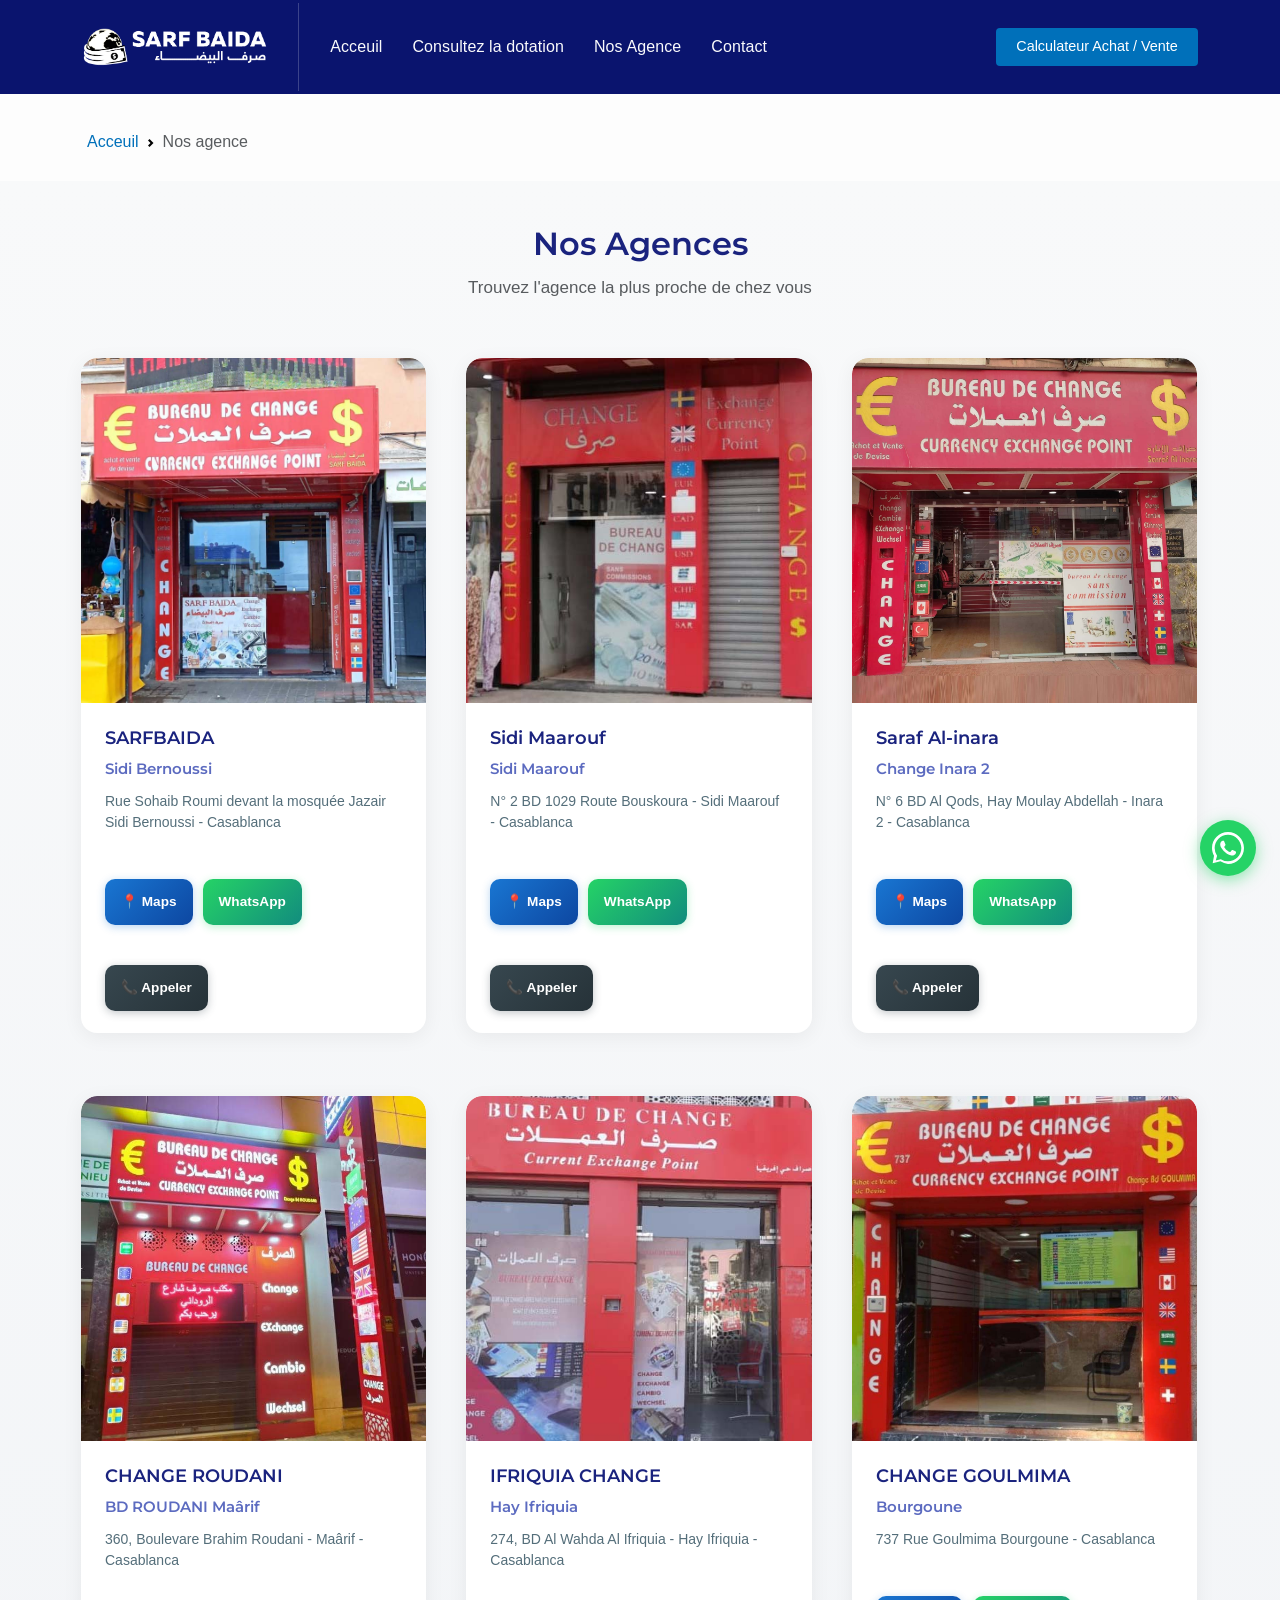
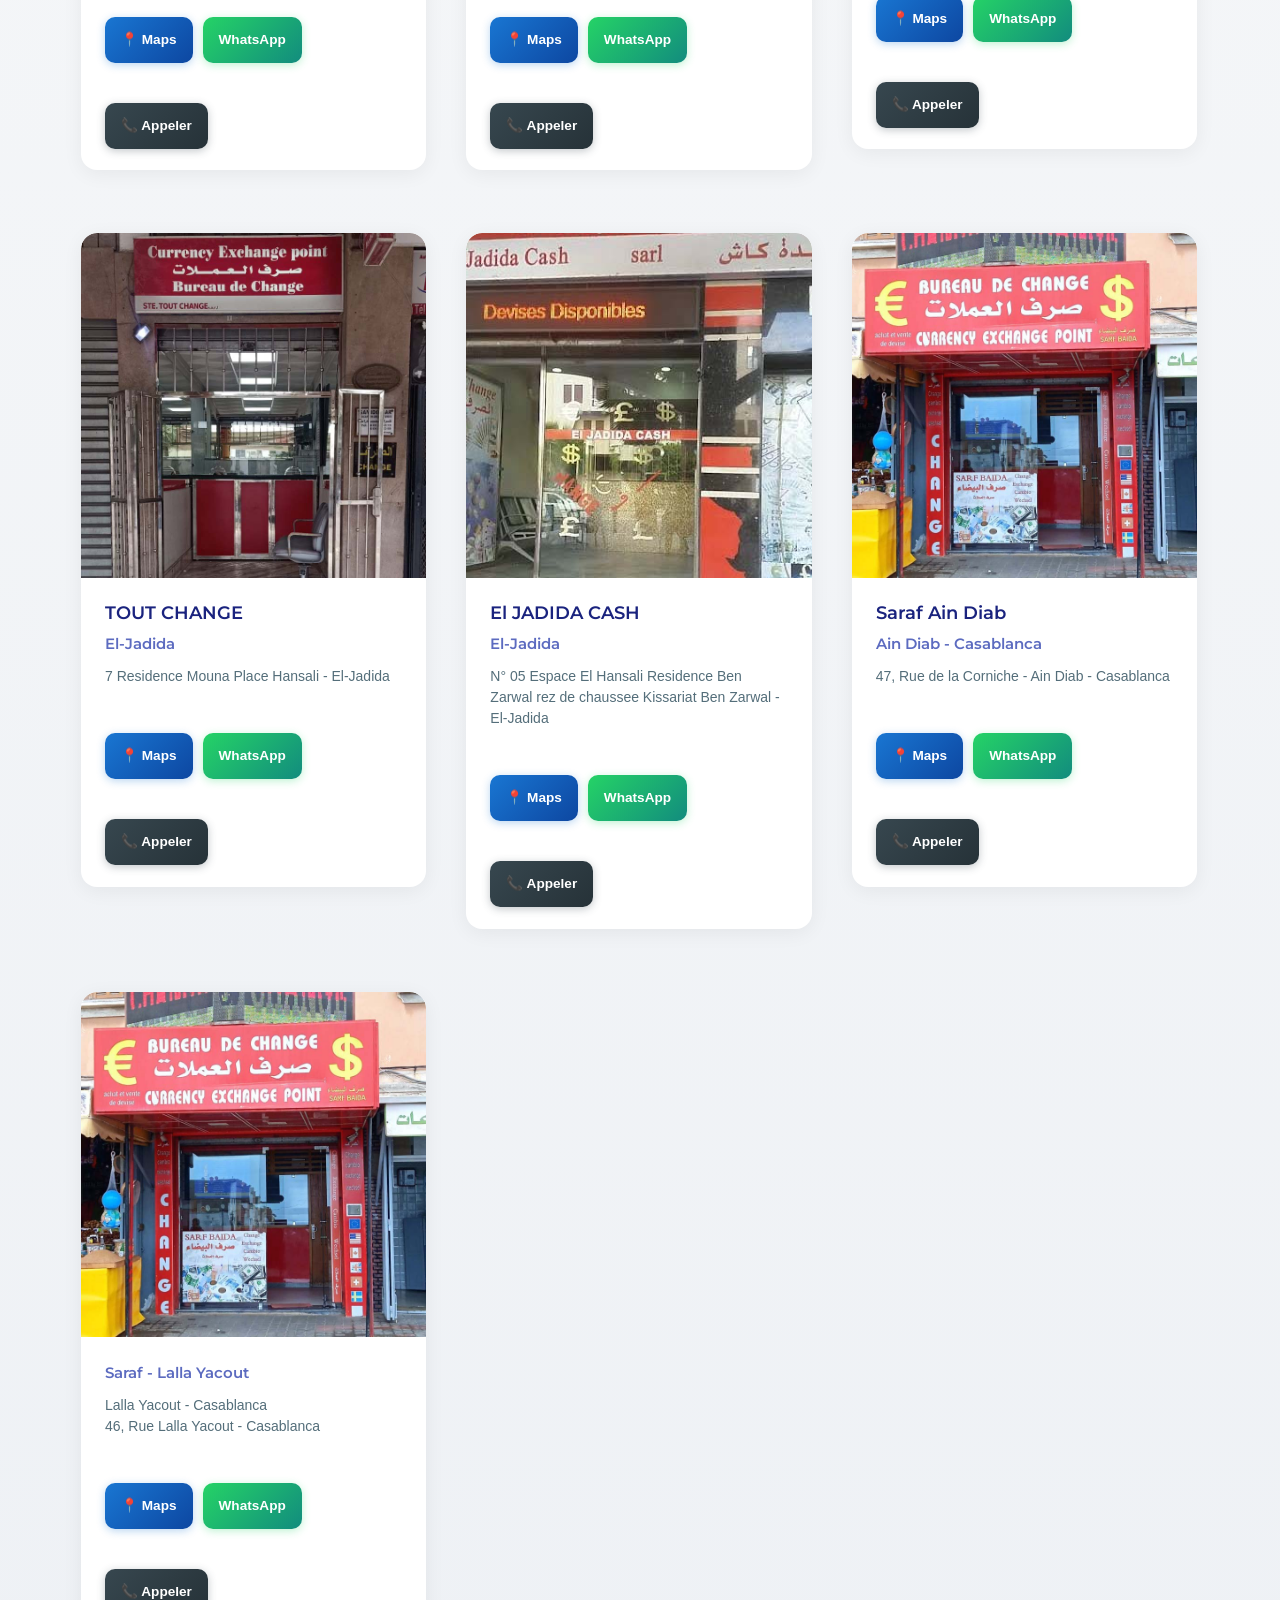
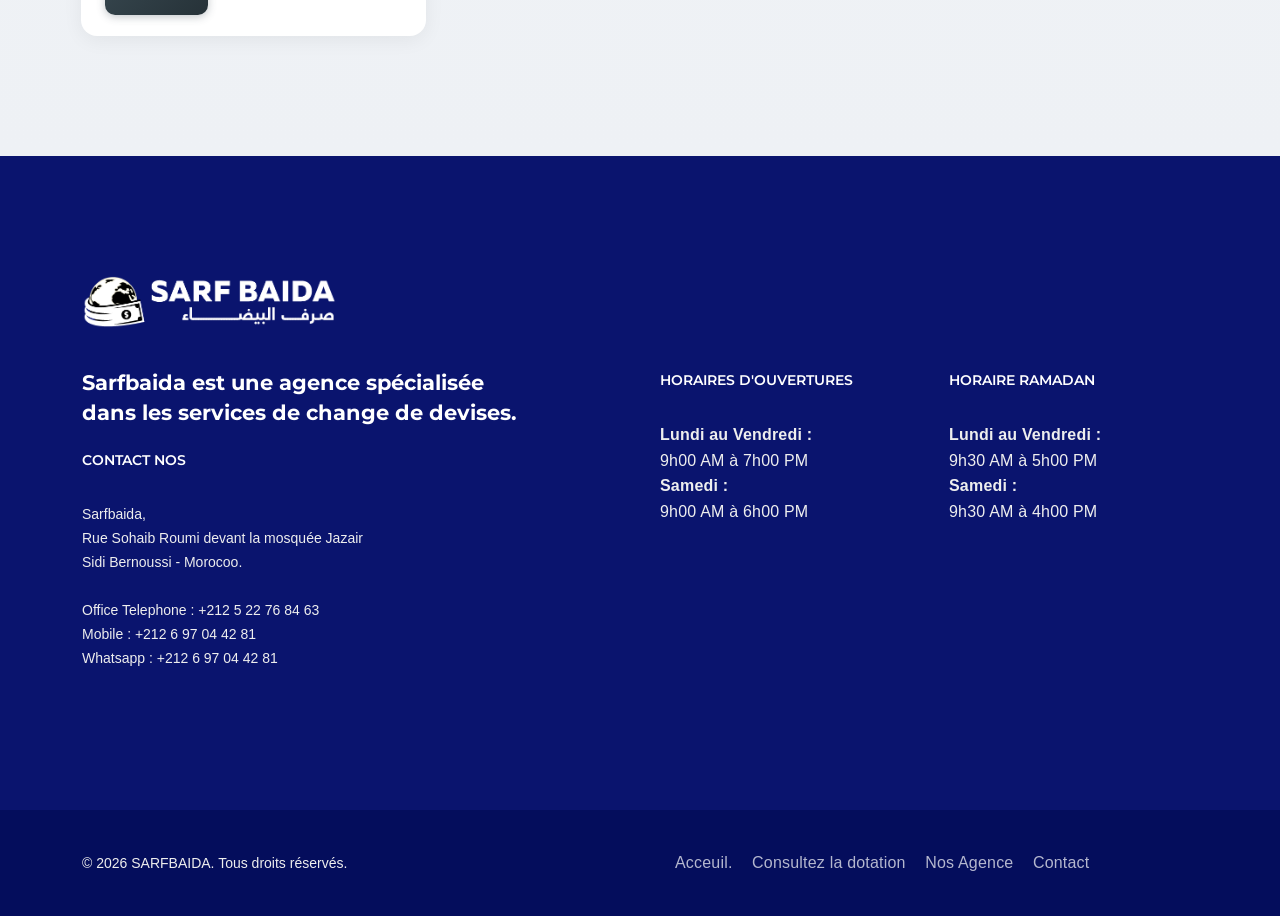
==== agence.html @ e8487093 "first commit" ====
<!DOCTYPE html>
<html lang="fr">

<head>
    <meta charset="utf-8">
    <meta name="author" content="qawba">
    <meta name="description"
        content="SARFBAIDA BUREAU DE CHANGE CASABLANCA MAROC
    bureau de change casablanca,Maroc,services de change de devise,Billets de banques étrangers,cours,taux,SIMULEZ VOTRE VENTE,Contact ,dotation,office de change,currency exchange,change monnaie,exchange,bkam,Bank Al-Maghrib,La banque centrale du Royaume du Maroc,phone/Fax,map,devises,Meilleurs,son frais,centre ville,l’Aéroport International Mohamed,euro,dollar,canada,sar,gbp,réservant en ligne,Livre">
    <meta name="keywords"
        content="SARFBAIDA BUREAU DE CHANGE CASABLANCA MAROC
    bureau de change casablanca,Maroc,services de change de devise,Billets de banques étrangers,cours,taux,SIMULEZ VOTRE VENTE,Contact ,dotation,office de change,currency exchange,change monnaie,exchange,bkam,Bank Al-Maghrib,La banque centrale du Royaume du Maroc,phone/Fax,map,devises,Meilleurs,son frais,centre ville,l’Aéroport International Mohamed,euro,dollar,canada,sar,gbp,réservant en ligne,Livre">
    <meta name="viewport" content="width=device-width, initial-scale=1">
    <link rel="shortcut icon" href="./static/assets/images/favicon.png">
    <title>SARFBAIDA</title>
    <link href="https://fonts.googleapis.com/css?family=Montserrat:300,400,600,800,900" rel="stylesheet">
    <link href="https://fonts.googleapis.com/css?family=Lora:400,400i,700,700i&display=swap" rel="stylesheet">
    <link href="https://cdn.jsdelivr.net/npm/bootstrap@5.1.1/dist/css/bootstrap.min.css" rel="stylesheet"
        integrity="sha384-F3w7mX95PdgyTmZZMECAngseQB83DfGTowi0iMjiWaeVhAn4FJkqJByhZMI3AhiU" crossorigin="anonymous">
    <link type="text/css" rel="stylesheet" href="./static/assets/css/lib/elegantIcons.css">
    <link type="text/css" rel="stylesheet" href="./static/assets/css/style-1.css">
    <link type="text/css" rel="stylesheet" href="./static/assets/css/lib/normalize.css">
    <link type="text/css" rel="stylesheet" href="./static/assets/css/sarfbaida-custom.css">
</head>

<body id="theme">

    <nav class="navbar navbar-expand-sm sticky-top navbar-dark bg-dark sticky">
        <div class="container">
            <a class="navbar-brand tt-bold" href="index.html"><img
                    src="./static/assets/images/template/logo_sarfbaida.png" height="38"
                    class="d-inline-block align-top" alt="Sarfbaida"></a>
            <button class="navbar-toggler" type="button" data-bs-toggle="collapse" data-bs-target="#navbar-theme"
                aria-controls="navbar-theme" aria-expanded="false" aria-label="Toggle navigation">
                <span class="navbar-toggler-icon"></span>
            </button>
            <div class="collapse navbar-collapse" id="navbar-theme">
                <ul class="navbar-nav me-auto mb-2 mb-lg-0">
                    <li class="nav-item">
                        <a class="nav-link" href="index.html">Acceuil</a>
                    </li>
                    <li class="nav-item">
                        <a class="nav-link" href="dotation/index.html">Consultez la dotation </a>
                    </li>
                    <li class="nav-item">
                        <a class="nav-link" href="agence/index.html">Nos Agence</a>
                    </li>
                    <li class="nav-item">
                        <a class="nav-link" href="contact/index.html">Contact</a>
                    </li>
                </ul>
                <div class="d-flex">
                    <a class="btn btn-md btn-theme" href="calculateur/index.html">Calculateur Achat / Vente </a>
                </div>
            </div>
        </div>
    </nav>




    <div id="breadcrumb" class="section bg-light">
        <div class="container toppadding-sm">
            <div class="row">
                <div class="col-12">
                    <nav style="--bs-breadcrumb-divider: url(&#34;data:image/svg+xml,%3Csvg xmlns='http://www.w3.org/2000/svg' width='8' height='8'%3E%3Cpath d='M2.5 0L1 1.5 3.5 4 1 6.5 2.5 8l4-4-4-4z' fill='currentColor'/%3E%3C/svg%3E&#34;);"
                        aria-label="breadcrumb">
                        <ol class="breadcrumb">
                            <li class="breadcrumb-item"><a href="index.html">Acceuil</a></li>
                            <li class="breadcrumb-item active" aria-current="page">Nos agence</li>
                        </ol>
                    </nav>
                </div>
            </div>
        </div>
    </div>

    <div id="blog" class="section bg-light agence-section">
        <div class="container toppadding-sm bottompadding">
            <div class="text-center bottompadding-sm">
                <h1 class="h2 tt-bold-6 mb-2" style="color: #1a237e;">Nos Agences</h1>
                <p class="text-muted">Trouvez l'agence la plus proche de chez vous</p>
            </div>
            <div class="row g-4">
                <div class="col-md-4">
                    <div class="features-left border-dark-l bottommargin-sm">
                        <div class="feature">
                            <img class="img-fluid" alt="" src="./static/assets/images/template/SARF_BAIDA.jpg">
                            <div class="feature-details allpadding-sm">
                                <h2 class="h4 tt-bold-6">SARFBAIDA</h2>
                                <h4 class="h3">Sidi Bernoussi</h4>
                                <p>Rue Sohaib Roumi devant la mosquée Jazair Sidi Bernoussi - Casablanca</p>
                                <div class="agence-contact-links">
                                    <a href="https://maps.app.goo.gl/g8LVnr6pCCCU3Ey47?g_st=aw" target="_blank"
                                        rel="noopener" class="agence-maps-link">📍 Maps</a>
                                    <a href="https://wa.me/212623783068" target="_blank" rel="noopener"
                                        class="agence-whatsapp-link">WhatsApp</a>
                                    <a href="tel:+212522768463" class="agence-phone-link">📞 Appeler</a>
                                </div>
                            </div>
                        </div>
                    </div>
                </div>
                <div class="col-md-4">
                    <div class="features-left border-dark-l bottommargin-sm">
                        <div class="feature">
                            <img class="img-fluid" alt="" src="./static/assets/images/template/SIDI_MAAROUF.jpg">
                            <div class="feature-details allpadding-sm">
                                <h2 class="h4 tt-bold-6">Sidi Maarouf</h2>
                                <h4 class="h3">Sidi Maarouf</h4>
                                <p>N° 2 BD 1029 Route Bouskoura - Sidi Maarouf - Casablanca</p>
                                <div class="agence-contact-links">
                                    <a href="https://www.google.com/maps/place/CHANGE+SIDI+MAAROUF/@33.529076,-7.6517145,17z/data=!3m1!4b1!4m6!3m5!1s0xda62dd697b34f25:0x30c905d27c2013a8!8m2!3d33.529076!4d-7.6491396!16s%2Fg%2F11f7kkt32p?entry=ttu&g_ep=EgoyMDI1MDcxNS4xIKXMDSoASAFQAw%3D%3D"
                                        target="_blank" rel="noopener" class="agence-maps-link">📍 Maps</a>
                                    <a href="https://wa.me/212679198041" target="_blank" rel="noopener"
                                        class="agence-whatsapp-link">WhatsApp</a>
                                    <a href="tel:+212522584666" class="agence-phone-link">📞 Appeler</a>
                                </div>
                            </div>
                        </div>
                    </div>
                </div>
                <div class="col-md-4">
                    <div class="features-left border-dark-l bottommargin-sm">
                        <div class="feature">
                            <img class="img-fluid" alt="" src="./static/assets/images/template/INARA.jpg">
                            <div class="feature-details allpadding-sm">
                                <h2 class="h4 tt-bold-6">Saraf Al-inara</h2>
                                <h4 class="h3">Change Inara 2</h4>
                                <p>N° 6 BD Al Qods, Hay Moulay Abdellah - Inara 2 - Casablanca</p>
                                <div class="agence-contact-links">
                                    <a href="https://www.google.com/maps/place/Change+casablanca--SARAF+AL+Inara/@33.541689,-7.5942285,16z/data=!4m14!1m7!3m6!1s0xda632be1dc28ddf:0xf10258b59a13a26!2sChange+casablanca--SARAF+AL+Inara!8m2!3d33.5413295!4d-7.5941128!16s%2Fg%2F1jglt64wq!3m5!1s0xda632be1dc28ddf:0xf10258b59a13a26!8m2!3d33.5413295!4d-7.5941128!16s%2Fg%2F1jglt64wq?entry=ttu&g_ep=EgoyMDI1MDQxNi4xIKXMDSoASAFQAw%3D%3D"
                                        target="_blank" rel="noopener" class="agence-maps-link">📍 Maps</a>
                                    <a href="https://wa.me/212630015847" target="_blank" rel="noopener"
                                        class="agence-whatsapp-link">WhatsApp</a>
                                    <a href="tel:+212522219318" class="agence-phone-link">📞 Appeler</a>
                                </div>
                            </div>
                        </div>
                    </div>
                </div>
                <div class="col-md-4">
                    <div class="features-left border-dark-l bottommargin-sm">
                        <div class="feature">
                            <img class="img-fluid" alt="" src="./static/assets/images/template/ROUDANI.jpg">
                            <div class="feature-details allpadding-sm">
                                <h2 class="h4 tt-bold-6">CHANGE ROUDANI</h2>
                                <h4 class="h3">BD ROUDANI Maârif</h4>
                                <p>360, Boulevare Brahim Roudani - Maârif - Casablanca</p>
                                <div class="agence-contact-links">
                                    <a href="https://maps.app.goo.gl/4tmw2PGucZeoHTNNA" target="_blank" rel="noopener"
                                        class="agence-maps-link">📍 Maps</a>
                                    <a href="https://wa.me/212690651601" target="_blank" rel="noopener"
                                        class="agence-whatsapp-link">WhatsApp</a>
                                    <a href="tel:+212522991402" class="agence-phone-link">📞 Appeler</a>
                                </div>
                            </div>
                        </div>
                    </div>
                </div>
                <div class="col-md-4">
                    <div class="features-left border-dark-l bottommargin-sm">
                        <div class="feature">
                            <img class="img-fluid" alt="" src="./static/assets/images/template/IFRIQUIA.jpg">
                            <div class="feature-details allpadding-sm">
                                <h2 class="h4 tt-bold-6">IFRIQUIA CHANGE</h2>
                                <h4 class="h3">Hay Ifriquia</h4>
                                <p>274, BD Al Wahda Al Ifriquia - Hay Ifriquia - Casablanca</p>
                                <div class="agence-contact-links">
                                    <a href="https://maps.app.goo.gl/2VYzK5kXULv8Deod6" target="_blank" rel="noopener"
                                        class="agence-maps-link">📍 Maps</a>
                                    <a href="https://wa.me/+212611075602" target="_blank" rel="noopener"
                                        class="agence-whatsapp-link">WhatsApp</a>
                                    <a href="tel:+212522561248" class="agence-phone-link">📞 Appeler</a>
                                </div>
                            </div>
                        </div>
                    </div>
                </div>

                <div class="col-md-4">
                    <div class="features-left border-dark-l bottommargin-sm">
                        <div class="feature">
                            <img class="img-fluid" alt="" src="./static/assets/images/template/GOULMIMA.jpg">
                            <div class="feature-details allpadding-sm">
                                <h2 class="h4 tt-bold-6">CHANGE GOULMIMA</h2>
                                <h4 class="h3">Bourgoune</h4>
                                <p>737 Rue Goulmima Bourgoune - Casablanca</p>
                                <div class="agence-contact-links">
                                    <a href="https://maps.app.goo.gl/tLUM9yzE3jvzGgHQ9?g_st=ac" target="_blank"
                                        rel="noopener" class="agence-maps-link">📍 Maps</a>
                                    <a href="https://wa.me/212711015368" target="_blank" rel="noopener"
                                        class="agence-whatsapp-link">WhatsApp</a>
                                    <a href="tel:+212522474556" class="agence-phone-link">📞 Appeler</a>
                                </div>
                            </div>
                        </div>
                    </div>
                </div>

                <div class="col-md-4">
                    <div class="features-left border-dark-l bottommargin-sm">
                        <div class="feature">
                            <img class="img-fluid" alt="" src="./static/assets/images/template/TOUT_CHANGE.jpg">
                            <div class="feature-details allpadding-sm">
                                <h2 class="h4 tt-bold-6">TOUT CHANGE</h2>
                                <h4 class="h3">El-Jadida</h4>
                                <p>7 Residence Mouna Place Hansali - El-Jadida</p>
                                <div class="agence-contact-links">
                                    <a href="https://goo.gl/maps/i1UzMr85b3HjBNNx5?g_st=aw" target="_blank"
                                        rel="noopener" class="agence-maps-link">📍 Maps</a>
                                    <a href="https://wa.me/212669732455" target="_blank" rel="noopener"
                                        class="agence-whatsapp-link">WhatsApp</a>
                                    <a href="tel:+212669732455" class="agence-phone-link">📞 Appeler</a>
                                </div>
                            </div>
                        </div>
                    </div>
                </div>

                <div class="col-md-4">
                    <div class="features-left border-dark-l bottommargin-sm">
                        <div class="feature">
                            <img class="img-fluid" alt="" src="./static/assets/images/template/ELJADIDA_CASH.jpg">
                            <div class="feature-details allpadding-sm">
                                <h2 class="h4 tt-bold-6">El JADIDA CASH</h2>
                                <h4 class="h3">El-Jadida</h4>
                                <p>N° 05 Espace El Hansali Residence Ben Zarwal rez de chaussee Kissariat Ben Zarwal -
                                    El-Jadida</p>
                                <div class="agence-contact-links">
                                    <a href="https://maps.app.goo.gl/a65VK6CJbadQdUwj9" target="_blank" rel="noopener"
                                        class="agence-maps-link">📍 Maps</a>
                                    <a href="https://wa.me/212624657671" target="_blank" rel="noopener"
                                        class="agence-whatsapp-link">WhatsApp</a>
                                    <a href="tel:+212523355485" class="agence-phone-link">📞 Appeler</a>
                                </div>
                            </div>
                        </div>
                    </div>
                </div>


                <div class="col-md-4">
                    <div class="features-left border-dark-l bottommargin-sm">
                        <div class="feature">
                            <img class="img-fluid" alt="Agence" src="./static/assets/images/template/SARF_BAIDA.jpg">
                            <div class="feature-details allpadding-sm">
                                <h2 class="h4 tt-bold-6">Saraf Ain Diab</h2>
                                <h4 class="h3">Ain Diab - Casablanca</h4>
                                <p>47, Rue de la Corniche - Ain Diab - Casablanca</p>
                                <div class="agence-contact-links">
                                    <a href="https://share.google/uAkbglYQxsAFdUtNX. " target="_blank" rel="noopener"
                                        class="agence-maps-link">📍 Maps</a>
                                    <a href="https://wa.me/212779441921" target="_blank" rel="noopener"
                                        class="agence-whatsapp-link">WhatsApp</a>
                                    <a href="tel:+212522798382" class="agence-phone-link">📞 Appeler</a>
                                </div>
                            </div>
                        </div>
                    </div>
                </div>

                <div class="col-md-4">
                    <div class="features-left border-dark-l bottommargin-sm">
                        <div class="feature">
                            <img class="img-fluid" alt="Agence" src="./static/assets/images/template/SARF_BAIDA.jpg">
                            <div class="feature-details allpadding-sm">
                                <h4 class="h3">Saraf - Lalla Yacout</h4>
                                <p>Lalla Yacout - Casablanca</p>
                                <p>46, Rue Lalla Yacout - Casablanca</p>
                                <div class="agence-contact-links">
                                    <a href="https://maps.app.goo.gl/2zFskNdan9CTn9ee6?g_st=aw" target="_blank"
                                        rel="noopener" class="agence-maps-link">📍 Maps</a>
                                    <a href="https://wa.me/2126723600840" target="_blank" rel="noopener"
                                        class="agence-whatsapp-link">WhatsApp</a>
                                    <a href="tel:+212522314242" class="agence-phone-link">📞 Appeler</a>
                                </div>
                            </div>
                        </div>
                    </div>
                </div>

            </div>
        </div>
    </div>



    <footer id="footer" class="section bg-dark s-dark">
        <div class="container toppadding-lg bottompadding">
            <div class="row">
                <div class="col-md-12 col-sm-12 bottompadding-sm">
                    <img src="./static/assets/images/template/logo_sarfbaida.png" height="52" alt="Sarfbaida">
                </div>
                <div class="col-md-5 col-sm-12">
                    <h2 class="h2">Sarfbaida est une agence spécialisée dans les services de change de devises.</h2>
                    <nav id="contact" class="footer_links bottompadding-sm">
                        <h5 class="tt-uppercase tt-bold-6">Contact Nos</h5>
                        <address class="bottommargin-xs">
                            Sarfbaida,
                            <br> Rue Sohaib Roumi devant la mosquée Jazair
                            <br> Sidi Bernoussi - Morocoo.
                            <br>
                            <br>Office Telephone : +212 5 22 76 84 63
                            <br>Mobile : +212 6 97 04 42 81
                            <br>Whatsapp : +212 6 97 04 42 81
                        </address>
                    </nav>
                </div>
                <div class="col-md-1 col-sm-12"></div>
                <div class="col-md-6 col-sm-12">
                    <div class="row">
                        <div class="col-md-6 col-sm-12">
                            <nav class="footer_links bottompadding-sm">
                                <h5 class="tt-uppercase tt-bold-6">Horaires d'ouvertures</h5>
                                <ul class="list-unstyled">
                                    <li class="tt-bold-6">Lundi au Vendredi :</li>
                                    <li>9h00 AM à 7h00 PM</li>
                                    <li class="tt-bold-6">Samedi :</li>
                                    <li>9h00 AM à 6h00 PM</li>
                                </ul>
                            </nav>
                        </div>
                        <div class="col-md-6 col-sm-12">
                            <nav class="footer_links bottompadding-sm">
                                <h5 class="tt-uppercase tt-bold-6">Horaire ramadan</h5>
                                <ul class="list-unstyled">
                                    <li class="tt-bold-6">Lundi au Vendredi :</li>
                                    <li>9h30 AM à 5h00 PM</li>
                                    <li class="tt-bold-6">Samedi :</li>
                                    <li>9h30 AM à 4h00 PM</li>
                                </ul>
                            </nav>
                        </div>
                    </div>
                </div>
            </div>
        </div>
    </footer>
    <div id="copyright" class="section copyright bg-black s-dark">
        <div class="container toppadding-sm bottompadding-sm">
            <div class="row">
                <div class="col-md-6 col-sm-12 text-left">
                    <div class="qawba-copyright">
                        <p>© <span id="copyright-year">2022</span> SARFBAIDA. Tous droits réservés.
                        </p>
                    </div>
                </div>
                <div class="col-md-6 col-sm-12 text-right">
                    <nav class="copyright_links">
                        <ul>
                            <li>
                                <a href="index.html" class="link">Acceuil.</a>
                            </li>
                            <li>
                                <a href="dotation/index.html" class="link">Consultez la dotation</a>
                            </li>
                            <li>
                                <a href="agence/index.html" class="link">Nos Agence</a>
                            </li>
                            <li>
                                <a href="contact/index.html" class="link">Contact</a>
                            </li>
                        </ul>
                    </nav>
                </div>
            </div>
        </div>
    </div>
    <div class="whatsapp-float">
        <a href="https://wa.me/212697044281" target="_blank" rel="noopener" aria-label="Contactez-nous sur WhatsApp">
            <svg viewBox="0 0 32 32" fill="currentColor">
                <path
                    d="M16 0C7.164 0 0 7.164 0 16c0 2.82.737 5.492 2.033 7.793L.667 31.333l7.792-2.033A15.93 15.93 0 0016 32c8.836 0 16-7.164 16-16S24.836 0 16 0zm0 29.333a13.27 13.27 0 01-6.745-1.837l-.483-.287-5.008 1.307 1.337-4.88-.316-.5A13.235 13.235 0 012.667 16c0-7.364 5.969-13.333 13.333-13.333S29.333 8.636 29.333 16 23.364 29.333 16 29.333zm7.317-9.963c-.393-.197-2.313-1.141-2.671-1.27-.358-.128-.619-.197-.879.197-.261.393-1.014 1.27-1.243 1.532-.229.261-.458.294-.851.098-.393-.197-1.66-.612-3.162-1.949-1.169-1.041-1.956-2.327-2.185-2.72-.229-.393-.025-.605.172-.798.177-.177.393-.458.589-.688.196-.229.261-.393.393-.655.131-.262.065-.491-.033-.688-.098-.196-.879-2.117-1.203-2.899-.317-.76-.639-.657-.879-.67l-.752-.015a1.445 1.445 0 00-1.042.491c-.358.393-1.365 1.333-1.365 3.251s1.396 3.77 1.589 4.028c.196.262 2.74 4.181 6.638 5.861.927.4 1.651.64 2.214.818.93.295 1.776.253 2.446.154.746-.112 2.313-.945 2.639-1.859.326-.913.326-1.696.229-1.859-.098-.163-.358-.262-.751-.459z" />
            </svg>
        </a>
    </div>
    <script src="https://code.jquery.com/jquery-3.5.1.min.js"
        integrity="sha256-9/aliU8dGd2tb6OSsuzixeV4y/faTqgFtohetphbbj0=" crossorigin="anonymous"></script>
    <script src="https://cdn.jsdelivr.net/npm/bootstrap@5.1.1/dist/js/bootstrap.bundle.min.js"
        integrity="sha384-/bQdsTh/da6pkI1MST/rWKFNjaCP5gBSY4sEBT38Q/9RBh9AH40zEOg7Hlq2THRZ"
        crossorigin="anonymous"></script>
    <script src="./static/assets/js/app.js"></script>
    <script defer
        src="https://static.cloudflareinsights.com/beacon.min.js/v8c78df7c7c0f484497ecbca7046644da1771523124516"
        integrity="sha512-8DS7rgIrAmghBFwoOTujcf6D9rXvH8xm8JQ1Ja01h9QX8EzXldiszufYa4IFfKdLUKTTrnSFXLDkUEOTrZQ8Qg=="
        data-cf-beacon='{"version":"2024.11.0","token":"1234ce0148054f7a8d4201847bca9ba0","r":1,"server_timing":{"name":{"cfCacheStatus":true,"cfEdge":true,"cfExtPri":true,"cfL4":true,"cfOrigin":true,"cfSpeedBrain":true},"location_startswith":null}}'
        crossorigin="anonymous"></script>
</body>

</html>
---- static/assets/css/lib/elegantIcons.css ----
@font-face {
    font-family: 'ElegantIcons';
    src: url('../../fonts/elegantIcons/ElegantIcons.eot');
    src: url('../../fonts/elegantIcons/ElegantIcons.eot?#iefix') format('embedded-opentype'), url('../../fonts/elegantIcons/ElegantIcons.woff') format('woff'), url('../../fonts/elegantIcons/ElegantIcons.ttf') format('truetype'), url('../../fonts/elegantIcons/ElegantIcons.svg#ElegantIcons') format('svg');
    font-weight: normal;
    font-style: normal;
}

/* Use the following CSS code if you want to use data attributes for inserting your icons */

[data-icon]:before {
    font-family: 'ElegantIcons';
    content: attr(data-icon);
    speak: none;
    font-weight: normal;
    font-variant: normal;
    text-transform: none;
    line-height: 1;
    -webkit-font-smoothing: antialiased;
    -moz-osx-font-smoothing: grayscale;
}

/* Use the following CSS code if you want to have a class per icon */

/*
Instead of a list of all class selectors,
you can use the generic selector below, but it's slower:
[class*="your-class-prefix"] {
*/

.arrow_up,
.arrow_down,
.arrow_left,
.arrow_right,
.arrow_left-up,
.arrow_right-up,
.arrow_right-down,
.arrow_left-down,
.arrow-up-down,
.arrow_up-down_alt,
.arrow_left-right_alt,
.arrow_left-right,
.arrow_expand_alt2,
.arrow_expand_alt,
.arrow_condense,
.arrow_expand,
.arrow_move,
.arrow_carrot-up,
.arrow_carrot-down,
.arrow_carrot-left,
.arrow_carrot-right,
.arrow_carrot-2up,
.arrow_carrot-2down,
.arrow_carrot-2left,
.arrow_carrot-2right,
.arrow_carrot-up_alt2,
.arrow_carrot-down_alt2,
.arrow_carrot-left_alt2,
.arrow_carrot-right_alt2,
.arrow_carrot-2up_alt2,
.arrow_carrot-2down_alt2,
.arrow_carrot-2left_alt2,
.arrow_carrot-2right_alt2,
.arrow_triangle-up,
.arrow_triangle-down,
.arrow_triangle-left,
.arrow_triangle-right,
.arrow_triangle-up_alt2,
.arrow_triangle-down_alt2,
.arrow_triangle-left_alt2,
.arrow_triangle-right_alt2,
.arrow_back,
.icon_minus-06,
.icon_plus,
.icon_close,
.icon_check,
.icon_minus_alt2,
.icon_plus_alt2,
.icon_close_alt2,
.icon_check_alt2,
.icon_zoom-out_alt,
.icon_zoom-in_alt,
.icon_search,
.icon_box-empty,
.icon_box-selected,
.icon_minus-box,
.icon_plus-box,
.icon_box-checked,
.icon_circle-empty,
.icon_circle-slelected,
.icon_stop_alt2,
.icon_stop,
.icon_pause_alt2,
.icon_pause,
.icon_menu,
.icon_menu-square_alt2,
.icon_menu-circle_alt2,
.icon_ul,
.icon_ol,
.icon_adjust-horiz,
.icon_adjust-vert,
.icon_document_alt,
.icon_documents_alt,
.icon_pencil,
.icon_pencil-edit_alt,
.icon_pencil-edit,
.icon_folder-alt,
.icon_folder-open_alt,
.icon_folder-add_alt,
.icon_info_alt,
.icon_error-oct_alt,
.icon_error-circle_alt,
.icon_error-triangle_alt,
.icon_question_alt2,
.icon_question,
.icon_comment_alt,
.icon_chat_alt,
.icon_vol-mute_alt,
.icon_volume-low_alt,
.icon_volume-high_alt,
.icon_quotations,
.icon_quotations_alt2,
.icon_clock_alt,
.icon_lock_alt,
.icon_lock-open_alt,
.icon_key_alt,
.icon_cloud_alt,
.icon_cloud-upload_alt,
.icon_cloud-download_alt,
.icon_image,
.icon_images,
.icon_lightbulb_alt,
.icon_gift_alt,
.icon_house_alt,
.icon_genius,
.icon_mobile,
.icon_tablet,
.icon_laptop,
.icon_desktop,
.icon_camera_alt,
.icon_mail_alt,
.icon_cone_alt,
.icon_ribbon_alt,
.icon_bag_alt,
.icon_creditcard,
.icon_cart_alt,
.icon_paperclip,
.icon_tag_alt,
.icon_tags_alt,
.icon_trash_alt,
.icon_cursor_alt,
.icon_mic_alt,
.icon_compass_alt,
.icon_pin_alt,
.icon_pushpin_alt,
.icon_map_alt,
.icon_drawer_alt,
.icon_toolbox_alt,
.icon_book_alt,
.icon_calendar,
.icon_film,
.icon_table,
.icon_contacts_alt,
.icon_headphones,
.icon_lifesaver,
.icon_piechart,
.icon_refresh,
.icon_link_alt,
.icon_link,
.icon_loading,
.icon_blocked,
.icon_archive_alt,
.icon_heart_alt,
.icon_star_alt,
.icon_star-half_alt,
.icon_star,
.icon_star-half,
.icon_tools,
.icon_tool,
.icon_cog,
.icon_cogs,
.arrow_up_alt,
.arrow_down_alt,
.arrow_left_alt,
.arrow_right_alt,
.arrow_left-up_alt,
.arrow_right-up_alt,
.arrow_right-down_alt,
.arrow_left-down_alt,
.arrow_condense_alt,
.arrow_expand_alt3,
.arrow_carrot_up_alt,
.arrow_carrot-down_alt,
.arrow_carrot-left_alt,
.arrow_carrot-right_alt,
.arrow_carrot-2up_alt,
.arrow_carrot-2dwnn_alt,
.arrow_carrot-2left_alt,
.arrow_carrot-2right_alt,
.arrow_triangle-up_alt,
.arrow_triangle-down_alt,
.arrow_triangle-left_alt,
.arrow_triangle-right_alt,
.icon_minus_alt,
.icon_plus_alt,
.icon_close_alt,
.icon_check_alt,
.icon_zoom-out,
.icon_zoom-in,
.icon_stop_alt,
.icon_menu-square_alt,
.icon_menu-circle_alt,
.icon_document,
.icon_documents,
.icon_pencil_alt,
.icon_folder,
.icon_folder-open,
.icon_folder-add,
.icon_folder_upload,
.icon_folder_download,
.icon_info,
.icon_error-circle,
.icon_error-oct,
.icon_error-triangle,
.icon_question_alt,
.icon_comment,
.icon_chat,
.icon_vol-mute,
.icon_volume-low,
.icon_volume-high,
.icon_quotations_alt,
.icon_clock,
.icon_lock,
.icon_lock-open,
.icon_key,
.icon_cloud,
.icon_cloud-upload,
.icon_cloud-download,
.icon_lightbulb,
.icon_gift,
.icon_house,
.icon_camera,
.icon_mail,
.icon_cone,
.icon_ribbon,
.icon_bag,
.icon_cart,
.icon_tag,
.icon_tags,
.icon_trash,
.icon_cursor,
.icon_mic,
.icon_compass,
.icon_pin,
.icon_pushpin,
.icon_map,
.icon_drawer,
.icon_toolbox,
.icon_book,
.icon_contacts,
.icon_archive,
.icon_heart,
.icon_profile,
.icon_group,
.icon_grid-2x2,
.icon_grid-3x3,
.icon_music,
.icon_pause_alt,
.icon_phone,
.icon_upload,
.icon_download,
.social_facebook,
.social_twitter,
.social_pinterest,
.social_googleplus,
.social_tumblr,
.social_tumbleupon,
.social_wordpress,
.social_instagram,
.social_dribbble,
.social_vimeo,
.social_linkedin,
.social_rss,
.social_deviantart,
.social_share,
.social_myspace,
.social_skype,
.social_youtube,
.social_picassa,
.social_googledrive,
.social_flickr,
.social_blogger,
.social_spotify,
.social_delicious,
.social_facebook_circle,
.social_twitter_circle,
.social_pinterest_circle,
.social_googleplus_circle,
.social_tumblr_circle,
.social_stumbleupon_circle,
.social_wordpress_circle,
.social_instagram_circle,
.social_dribbble_circle,
.social_vimeo_circle,
.social_linkedin_circle,
.social_rss_circle,
.social_deviantart_circle,
.social_share_circle,
.social_myspace_circle,
.social_skype_circle,
.social_youtube_circle,
.social_picassa_circle,
.social_googledrive_alt2,
.social_flickr_circle,
.social_blogger_circle,
.social_spotify_circle,
.social_delicious_circle,
.social_facebook_square,
.social_twitter_square,
.social_pinterest_square,
.social_googleplus_square,
.social_tumblr_square,
.social_stumbleupon_square,
.social_wordpress_square,
.social_instagram_square,
.social_dribbble_square,
.social_vimeo_square,
.social_linkedin_square,
.social_rss_square,
.social_deviantart_square,
.social_share_square,
.social_myspace_square,
.social_skype_square,
.social_youtube_square,
.social_picassa_square,
.social_googledrive_square,
.social_flickr_square,
.social_blogger_square,
.social_spotify_square,
.social_delicious_square,
.icon_printer,
.icon_calulator,
.icon_building,
.icon_floppy,
.icon_drive,
.icon_search-2,
.icon_id,
.icon_id-2,
.icon_puzzle,
.icon_like,
.icon_dislike,
.icon_mug,
.icon_currency,
.icon_wallet,
.icon_pens,
.icon_easel,
.icon_flowchart,
.icon_datareport,
.icon_briefcase,
.icon_shield,
.icon_percent,
.icon_globe,
.icon_globe-2,
.icon_target,
.icon_hourglass,
.icon_balance,
.icon_rook,
.icon_printer-alt,
.icon_calculator_alt,
.icon_building_alt,
.icon_floppy_alt,
.icon_drive_alt,
.icon_search_alt,
.icon_id_alt,
.icon_id-2_alt,
.icon_puzzle_alt,
.icon_like_alt,
.icon_dislike_alt,
.icon_mug_alt,
.icon_currency_alt,
.icon_wallet_alt,
.icon_pens_alt,
.icon_easel_alt,
.icon_flowchart_alt,
.icon_datareport_alt,
.icon_briefcase_alt,
.icon_shield_alt,
.icon_percent_alt,
.icon_globe_alt,
.icon_clipboard {
    font-family: 'ElegantIcons';
    speak: none;
    font-style: normal;
    font-weight: normal;
    font-variant: normal;
    text-transform: none;
    line-height: 1;
    -webkit-font-smoothing: antialiased;
}

.arrow_up:before {
    content: "\21";
}

.arrow_down:before {
    content: "\22";
}

.arrow_left:before {
    content: "\23";
}

.arrow_right:before {
    content: "\24";
}

.arrow_left-up:before {
    content: "\25";
}

.arrow_right-up:before {
    content: "\26";
}

.arrow_right-down:before {
    content: "\27";
}

.arrow_left-down:before {
    content: "\28";
}

.arrow-up-down:before {
    content: "\29";
}

.arrow_up-down_alt:before {
    content: "\2a";
}

.arrow_left-right_alt:before {
    content: "\2b";
}

.arrow_left-right:before {
    content: "\2c";
}

.arrow_expand_alt2:before {
    content: "\2d";
}

.arrow_expand_alt:before {
    content: "\2e";
}

.arrow_condense:before {
    content: "\2f";
}

.arrow_expand:before {
    content: "\30";
}

.arrow_move:before {
    content: "\31";
}

.arrow_carrot-up:before {
    content: "\32";
}

.arrow_carrot-down:before {
    content: "\33";
}

.arrow_carrot-left:before {
    content: "\34";
}

.arrow_carrot-right:before {
    content: "\35";
}

.arrow_carrot-2up:before {
    content: "\36";
}

.arrow_carrot-2down:before {
    content: "\37";
}

.arrow_carrot-2left:before {
    content: "\38";
}

.arrow_carrot-2right:before {
    content: "\39";
}

.arrow_carrot-up_alt2:before {
    content: "\3a";
}

.arrow_carrot-down_alt2:before {
    content: "\3b";
}

.arrow_carrot-left_alt2:before {
    content: "\3c";
}

.arrow_carrot-right_alt2:before {
    content: "\3d";
}

.arrow_carrot-2up_alt2:before {
    content: "\3e";
}

.arrow_carrot-2down_alt2:before {
    content: "\3f";
}

.arrow_carrot-2left_alt2:before {
    content: "\40";
}

.arrow_carrot-2right_alt2:before {
    content: "\41";
}

.arrow_triangle-up:before {
    content: "\42";
}

.arrow_triangle-down:before {
    content: "\43";
}

.arrow_triangle-left:before {
    content: "\44";
}

.arrow_triangle-right:before {
    content: "\45";
}

.arrow_triangle-up_alt2:before {
    content: "\46";
}

.arrow_triangle-down_alt2:before {
    content: "\47";
}

.arrow_triangle-left_alt2:before {
    content: "\48";
}

.arrow_triangle-right_alt2:before {
    content: "\49";
}

.arrow_back:before {
    content: "\4a";
}

.icon_minus-06:before {
    content: "\4b";
}

.icon_plus:before {
    content: "\4c";
}

.icon_close:before {
    content: "\4d";
}

.icon_check:before {
    content: "\4e";
}

.icon_minus_alt2:before {
    content: "\4f";
}

.icon_plus_alt2:before {
    content: "\50";
}

.icon_close_alt2:before {
    content: "\51";
}

.icon_check_alt2:before {
    content: "\52";
}

.icon_zoom-out_alt:before {
    content: "\53";
}

.icon_zoom-in_alt:before {
    content: "\54";
}

.icon_search:before {
    content: "\55";
}

.icon_box-empty:before {
    content: "\56";
}

.icon_box-selected:before {
    content: "\57";
}

.icon_minus-box:before {
    content: "\58";
}

.icon_plus-box:before {
    content: "\59";
}

.icon_box-checked:before {
    content: "\5a";
}

.icon_circle-empty:before {
    content: "\5b";
}

.icon_circle-slelected:before {
    content: "\5c";
}

.icon_stop_alt2:before {
    content: "\5d";
}

.icon_stop:before {
    content: "\5e";
}

.icon_pause_alt2:before {
    content: "\5f";
}

.icon_pause:before {
    content: "\60";
}

.icon_menu:before {
    content: "\61";
}

.icon_menu-square_alt2:before {
    content: "\62";
}

.icon_menu-circle_alt2:before {
    content: "\63";
}

.icon_ul:before {
    content: "\64";
}

.icon_ol:before {
    content: "\65";
}

.icon_adjust-horiz:before {
    content: "\66";
}

.icon_adjust-vert:before {
    content: "\67";
}

.icon_document_alt:before {
    content: "\68";
}

.icon_documents_alt:before {
    content: "\69";
}

.icon_pencil:before {
    content: "\6a";
}

.icon_pencil-edit_alt:before {
    content: "\6b";
}

.icon_pencil-edit:before {
    content: "\6c";
}

.icon_folder-alt:before {
    content: "\6d";
}

.icon_folder-open_alt:before {
    content: "\6e";
}

.icon_folder-add_alt:before {
    content: "\6f";
}

.icon_info_alt:before {
    content: "\70";
}

.icon_error-oct_alt:before {
    content: "\71";
}

.icon_error-circle_alt:before {
    content: "\72";
}

.icon_error-triangle_alt:before {
    content: "\73";
}

.icon_question_alt2:before {
    content: "\74";
}

.icon_question:before {
    content: "\75";
}

.icon_comment_alt:before {
    content: "\76";
}

.icon_chat_alt:before {
    content: "\77";
}

.icon_vol-mute_alt:before {
    content: "\78";
}

.icon_volume-low_alt:before {
    content: "\79";
}

.icon_volume-high_alt:before {
    content: "\7a";
}

.icon_quotations:before {
    content: "\7b";
}

.icon_quotations_alt2:before {
    content: "\7c";
}

.icon_clock_alt:before {
    content: "\7d";
}

.icon_lock_alt:before {
    content: "\7e";
}

.icon_lock-open_alt:before {
    content: "\e000";
}

.icon_key_alt:before {
    content: "\e001";
}

.icon_cloud_alt:before {
    content: "\e002";
}

.icon_cloud-upload_alt:before {
    content: "\e003";
}

.icon_cloud-download_alt:before {
    content: "\e004";
}

.icon_image:before {
    content: "\e005";
}

.icon_images:before {
    content: "\e006";
}

.icon_lightbulb_alt:before {
    content: "\e007";
}

.icon_gift_alt:before {
    content: "\e008";
}

.icon_house_alt:before {
    content: "\e009";
}

.icon_genius:before {
    content: "\e00a";
}

.icon_mobile:before {
    content: "\e00b";
}

.icon_tablet:before {
    content: "\e00c";
}

.icon_laptop:before {
    content: "\e00d";
}

.icon_desktop:before {
    content: "\e00e";
}

.icon_camera_alt:before {
    content: "\e00f";
}

.icon_mail_alt:before {
    content: "\e010";
}

.icon_cone_alt:before {
    content: "\e011";
}

.icon_ribbon_alt:before {
    content: "\e012";
}

.icon_bag_alt:before {
    content: "\e013";
}

.icon_creditcard:before {
    content: "\e014";
}

.icon_cart_alt:before {
    content: "\e015";
}

.icon_paperclip:before {
    content: "\e016";
}

.icon_tag_alt:before {
    content: "\e017";
}

.icon_tags_alt:before {
    content: "\e018";
}

.icon_trash_alt:before {
    content: "\e019";
}

.icon_cursor_alt:before {
    content: "\e01a";
}

.icon_mic_alt:before {
    content: "\e01b";
}

.icon_compass_alt:before {
    content: "\e01c";
}

.icon_pin_alt:before {
    content: "\e01d";
}

.icon_pushpin_alt:before {
    content: "\e01e";
}

.icon_map_alt:before {
    content: "\e01f";
}

.icon_drawer_alt:before {
    content: "\e020";
}

.icon_toolbox_alt:before {
    content: "\e021";
}

.icon_book_alt:before {
    content: "\e022";
}

.icon_calendar:before {
    content: "\e023";
}

.icon_film:before {
    content: "\e024";
}

.icon_table:before {
    content: "\e025";
}

.icon_contacts_alt:before {
    content: "\e026";
}

.icon_headphones:before {
    content: "\e027";
}

.icon_lifesaver:before {
    content: "\e028";
}

.icon_piechart:before {
    content: "\e029";
}

.icon_refresh:before {
    content: "\e02a";
}

.icon_link_alt:before {
    content: "\e02b";
}

.icon_link:before {
    content: "\e02c";
}

.icon_loading:before {
    content: "\e02d";
}

.icon_blocked:before {
    content: "\e02e";
}

.icon_archive_alt:before {
    content: "\e02f";
}

.icon_heart_alt:before {
    content: "\e030";
}

.icon_star_alt:before {
    content: "\e031";
}

.icon_star-half_alt:before {
    content: "\e032";
}

.icon_star:before {
    content: "\e033";
}

.icon_star-half:before {
    content: "\e034";
}

.icon_tools:before {
    content: "\e035";
}

.icon_tool:before {
    content: "\e036";
}

.icon_cog:before {
    content: "\e037";
}

.icon_cogs:before {
    content: "\e038";
}

.arrow_up_alt:before {
    content: "\e039";
}

.arrow_down_alt:before {
    content: "\e03a";
}

.arrow_left_alt:before {
    content: "\e03b";
}

.arrow_right_alt:before {
    content: "\e03c";
}

.arrow_left-up_alt:before {
    content: "\e03d";
}

.arrow_right-up_alt:before {
    content: "\e03e";
}

.arrow_right-down_alt:before {
    content: "\e03f";
}

.arrow_left-down_alt:before {
    content: "\e040";
}

.arrow_condense_alt:before {
    content: "\e041";
}

.arrow_expand_alt3:before {
    content: "\e042";
}

.arrow_carrot_up_alt:before {
    content: "\e043";
}

.arrow_carrot-down_alt:before {
    content: "\e044";
}

.arrow_carrot-left_alt:before {
    content: "\e045";
}

.arrow_carrot-right_alt:before {
    content: "\e046";
}

.arrow_carrot-2up_alt:before {
    content: "\e047";
}

.arrow_carrot-2dwnn_alt:before {
    content: "\e048";
}

.arrow_carrot-2left_alt:before {
    content: "\e049";
}

.arrow_carrot-2right_alt:before {
    content: "\e04a";
}

.arrow_triangle-up_alt:before {
    content: "\e04b";
}

.arrow_triangle-down_alt:before {
    content: "\e04c";
}

.arrow_triangle-left_alt:before {
    content: "\e04d";
}

.arrow_triangle-right_alt:before {
    content: "\e04e";
}

.icon_minus_alt:before {
    content: "\e04f";
}

.icon_plus_alt:before {
    content: "\e050";
}

.icon_close_alt:before {
    content: "\e051";
}

.icon_check_alt:before {
    content: "\e052";
}

.icon_zoom-out:before {
    content: "\e053";
}

.icon_zoom-in:before {
    content: "\e054";
}

.icon_stop_alt:before {
    content: "\e055";
}

.icon_menu-square_alt:before {
    content: "\e056";
}

.icon_menu-circle_alt:before {
    content: "\e057";
}

.icon_document:before {
    content: "\e058";
}

.icon_documents:before {
    content: "\e059";
}

.icon_pencil_alt:before {
    content: "\e05a";
}

.icon_folder:before {
    content: "\e05b";
}

.icon_folder-open:before {
    content: "\e05c";
}

.icon_folder-add:before {
    content: "\e05d";
}

.icon_folder_upload:before {
    content: "\e05e";
}

.icon_folder_download:before {
    content: "\e05f";
}

.icon_info:before {
    content: "\e060";
}

.icon_error-circle:before {
    content: "\e061";
}

.icon_error-oct:before {
    content: "\e062";
}

.icon_error-triangle:before {
    content: "\e063";
}

.icon_question_alt:before {
    content: "\e064";
}

.icon_comment:before {
    content: "\e065";
}

.icon_chat:before {
    content: "\e066";
}

.icon_vol-mute:before {
    content: "\e067";
}

.icon_volume-low:before {
    content: "\e068";
}

.icon_volume-high:before {
    content: "\e069";
}

.icon_quotations_alt:before {
    content: "\e06a";
}

.icon_clock:before {
    content: "\e06b";
}

.icon_lock:before {
    content: "\e06c";
}

.icon_lock-open:before {
    content: "\e06d";
}

.icon_key:before {
    content: "\e06e";
}

.icon_cloud:before {
    content: "\e06f";
}

.icon_cloud-upload:before {
    content: "\e070";
}

.icon_cloud-download:before {
    content: "\e071";
}

.icon_lightbulb:before {
    content: "\e072";
}

.icon_gift:before {
    content: "\e073";
}

.icon_house:before {
    content: "\e074";
}

.icon_camera:before {
    content: "\e075";
}

.icon_mail:before {
    content: "\e076";
}

.icon_cone:before {
    content: "\e077";
}

.icon_ribbon:before {
    content: "\e078";
}

.icon_bag:before {
    content: "\e079";
}

.icon_cart:before {
    content: "\e07a";
}

.icon_tag:before {
    content: "\e07b";
}

.icon_tags:before {
    content: "\e07c";
}

.icon_trash:before {
    content: "\e07d";
}

.icon_cursor:before {
    content: "\e07e";
}

.icon_mic:before {
    content: "\e07f";
}

.icon_compass:before {
    content: "\e080";
}

.icon_pin:before {
    content: "\e081";
}

.icon_pushpin:before {
    content: "\e082";
}

.icon_map:before {
    content: "\e083";
}

.icon_drawer:before {
    content: "\e084";
}

.icon_toolbox:before {
    content: "\e085";
}

.icon_book:before {
    content: "\e086";
}

.icon_contacts:before {
    content: "\e087";
}

.icon_archive:before {
    content: "\e088";
}

.icon_heart:before {
    content: "\e089";
}

.icon_profile:before {
    content: "\e08a";
}

.icon_group:before {
    content: "\e08b";
}

.icon_grid-2x2:before {
    content: "\e08c";
}

.icon_grid-3x3:before {
    content: "\e08d";
}

.icon_music:before {
    content: "\e08e";
}

.icon_pause_alt:before {
    content: "\e08f";
}

.icon_phone:before {
    content: "\e090";
}

.icon_upload:before {
    content: "\e091";
}

.icon_download:before {
    content: "\e092";
}

.social_facebook:before {
    content: "\e093";
}

.social_twitter:before {
    content: "\e094";
}

.social_pinterest:before {
    content: "\e095";
}

.social_googleplus:before {
    content: "\e096";
}

.social_tumblr:before {
    content: "\e097";
}

.social_tumbleupon:before {
    content: "\e098";
}

.social_wordpress:before {
    content: "\e099";
}

.social_instagram:before {
    content: "\e09a";
}

.social_dribbble:before {
    content: "\e09b";
}

.social_vimeo:before {
    content: "\e09c";
}

.social_linkedin:before {
    content: "\e09d";
}

.social_rss:before {
    content: "\e09e";
}

.social_deviantart:before {
    content: "\e09f";
}

.social_share:before {
    content: "\e0a0";
}

.social_myspace:before {
    content: "\e0a1";
}

.social_skype:before {
    content: "\e0a2";
}

.social_youtube:before {
    content: "\e0a3";
}

.social_picassa:before {
    content: "\e0a4";
}

.social_googledrive:before {
    content: "\e0a5";
}

.social_flickr:before {
    content: "\e0a6";
}

.social_blogger:before {
    content: "\e0a7";
}

.social_spotify:before {
    content: "\e0a8";
}

.social_delicious:before {
    content: "\e0a9";
}

.social_facebook_circle:before {
    content: "\e0aa";
}

.social_twitter_circle:before {
    content: "\e0ab";
}

.social_pinterest_circle:before {
    content: "\e0ac";
}

.social_googleplus_circle:before {
    content: "\e0ad";
}

.social_tumblr_circle:before {
    content: "\e0ae";
}

.social_stumbleupon_circle:before {
    content: "\e0af";
}

.social_wordpress_circle:before {
    content: "\e0b0";
}

.social_instagram_circle:before {
    content: "\e0b1";
}

.social_dribbble_circle:before {
    content: "\e0b2";
}

.social_vimeo_circle:before {
    content: "\e0b3";
}

.social_linkedin_circle:before {
    content: "\e0b4";
}

.social_rss_circle:before {
    content: "\e0b5";
}

.social_deviantart_circle:before {
    content: "\e0b6";
}

.social_share_circle:before {
    content: "\e0b7";
}

.social_myspace_circle:before {
    content: "\e0b8";
}

.social_skype_circle:before {
    content: "\e0b9";
}

.social_youtube_circle:before {
    content: "\e0ba";
}

.social_picassa_circle:before {
    content: "\e0bb";
}

.social_googledrive_alt2:before {
    content: "\e0bc";
}

.social_flickr_circle:before {
    content: "\e0bd";
}

.social_blogger_circle:before {
    content: "\e0be";
}

.social_spotify_circle:before {
    content: "\e0bf";
}

.social_delicious_circle:before {
    content: "\e0c0";
}

.social_facebook_square:before {
    content: "\e0c1";
}

.social_twitter_square:before {
    content: "\e0c2";
}

.social_pinterest_square:before {
    content: "\e0c3";
}

.social_googleplus_square:before {
    content: "\e0c4";
}

.social_tumblr_square:before {
    content: "\e0c5";
}

.social_stumbleupon_square:before {
    content: "\e0c6";
}

.social_wordpress_square:before {
    content: "\e0c7";
}

.social_instagram_square:before {
    content: "\e0c8";
}

.social_dribbble_square:before {
    content: "\e0c9";
}

.social_vimeo_square:before {
    content: "\e0ca";
}

.social_linkedin_square:before {
    content: "\e0cb";
}

.social_rss_square:before {
    content: "\e0cc";
}

.social_deviantart_square:before {
    content: "\e0cd";
}

.social_share_square:before {
    content: "\e0ce";
}

.social_myspace_square:before {
    content: "\e0cf";
}

.social_skype_square:before {
    content: "\e0d0";
}

.social_youtube_square:before {
    content: "\e0d1";
}

.social_picassa_square:before {
    content: "\e0d2";
}

.social_googledrive_square:before {
    content: "\e0d3";
}

.social_flickr_square:before {
    content: "\e0d4";
}

.social_blogger_square:before {
    content: "\e0d5";
}

.social_spotify_square:before {
    content: "\e0d6";
}

.social_delicious_square:before {
    content: "\e0d7";
}

.icon_printer:before {
    content: "\e103";
}

.icon_calulator:before {
    content: "\e0ee";
}

.icon_building:before {
    content: "\e0ef";
}

.icon_floppy:before {
    content: "\e0e8";
}

.icon_drive:before {
    content: "\e0ea";
}

.icon_search-2:before {
    content: "\e101";
}

.icon_id:before {
    content: "\e107";
}

.icon_id-2:before {
    content: "\e108";
}

.icon_puzzle:before {
    content: "\e102";
}

.icon_like:before {
    content: "\e106";
}

.icon_dislike:before {
    content: "\e0eb";
}

.icon_mug:before {
    content: "\e105";
}

.icon_currency:before {
    content: "\e0ed";
}

.icon_wallet:before {
    content: "\e100";
}

.icon_pens:before {
    content: "\e104";
}

.icon_easel:before {
    content: "\e0e9";
}

.icon_flowchart:before {
    content: "\e109";
}

.icon_datareport:before {
    content: "\e0ec";
}

.icon_briefcase:before {
    content: "\e0fe";
}

.icon_shield:before {
    content: "\e0f6";
}

.icon_percent:before {
    content: "\e0fb";
}

.icon_globe:before {
    content: "\e0e2";
}

.icon_globe-2:before {
    content: "\e0e3";
}

.icon_target:before {
    content: "\e0f5";
}

.icon_hourglass:before {
    content: "\e0e1";
}

.icon_balance:before {
    content: "\e0ff";
}

.icon_rook:before {
    content: "\e0f8";
}

.icon_printer-alt:before {
    content: "\e0fa";
}

.icon_calculator_alt:before {
    content: "\e0e7";
}

.icon_building_alt:before {
    content: "\e0fd";
}

.icon_floppy_alt:before {
    content: "\e0e4";
}

.icon_drive_alt:before {
    content: "\e0e5";
}

.icon_search_alt:before {
    content: "\e0f7";
}

.icon_id_alt:before {
    content: "\e0e0";
}

.icon_id-2_alt:before {
    content: "\e0fc";
}

.icon_puzzle_alt:before {
    content: "\e0f9";
}

.icon_like_alt:before {
    content: "\e0dd";
}

.icon_dislike_alt:before {
    content: "\e0f1";
}

.icon_mug_alt:before {
    content: "\e0dc";
}

.icon_currency_alt:before {
    content: "\e0f3";
}

.icon_wallet_alt:before {
    content: "\e0d8";
}

.icon_pens_alt:before {
    content: "\e0db";
}

.icon_easel_alt:before {
    content: "\e0f0";
}

.icon_flowchart_alt:before {
    content: "\e0df";
}

.icon_datareport_alt:before {
    content: "\e0f2";
}

.icon_briefcase_alt:before {
    content: "\e0f4";
}

.icon_shield_alt:before {
    content: "\e0d9";
}

.icon_percent_alt:before {
    content: "\e0da";
}

.icon_globe_alt:before {
    content: "\e0de";
}

.icon_clipboard:before {
    content: "\e0e6";
}

.glyph {
    float: left;
    text-align: center;
    padding: .75em;
    margin: .4em 1.5em .75em 0;
    width: 6em;
    text-shadow: none;
}

.glyph_big {
    font-size: 128px;
    color: #59c5dc;
    float: left;
    margin-right: 20px;
}

.glyph div {
    padding-bottom: 10px;
}

.glyph input {
    font-family: consolas, monospace;
    font-size: 12px;
    width: 100%;
    text-align: center;
    border: 0;
    box-shadow: 0 0 0 1px #ccc;
    padding: .2em;
    -moz-border-radius: 5px;
    -webkit-border-radius: 5px;
}

.centered {
    margin-left: auto;
    margin-right: auto;
}

.glyph .fs1 {
    font-size: 2em;
}
---- static/assets/css/style-1.css ----
@charset "UTF-8";
/*-----------------------------------------------------------------------------------

Stylesheet

Name: Sarfbaida.
Theme URI: http://www.Sarfbaida.com
Description: 
Version: 1.2 - 15-02-2022
Author: Lamani Mustapha
Author URI: http://www.qawba.com

-----------------------------------------------------------------------------------*/

/*-----------------------------------------------------------------------------------
    Variable 
-----------------------------------------------------------------------------------*/

/* ----------------------------------------------------------------
    Varible Font
-----------------------------------------------------------------*/

/* ----------------------------------------------------------------
    Variable Size
-----------------------------------------------------------------*/

/*-----------------------------------------------------------------------------------
    Variable Button font
-----------------------------------------------------------------------------------*/

/*-----------------------------------------------------------------------------------
    Variable Button Size
-----------------------------------------------------------------------------------*/

/*-----------------------------------------------------------------------------------
    Variable Button Color
-----------------------------------------------------------------------------------*/

/* ----------------------------------------------------------------
    Variable Form Font
-----------------------------------------------------------------*/

/* ----------------------------------------------------------------
    Variable Form Color
-----------------------------------------------------------------*/

/*-----------------------------------------------------------------------------------
    Variable Style Light
-----------------------------------------------------------------------------------*/

/*-----------------------------------------------------------------------------------
    Variable Style Dark, Style Black
-----------------------------------------------------------------------------------*/

/*-----------------------------------------------------------------------------------
    Variable Style Theme
-----------------------------------------------------------------------------------*/

/* ----------------------------------------------------------------
    Variable Background
-----------------------------------------------------------------*/

/* ----------------------------------------------------------------
    Variable Helpers
-----------------------------------------------------------------*/

/* ----------------------------------------------------------------
    Variable Navbar
-----------------------------------------------------------------*/

/*-----------------------------------------------------------------------------------
    Variable Footer
-----------------------------------------------------------------------------------*/

/*-----------------------------------------------------------------------------------
    Variable Copyright
-----------------------------------------------------------------------------------*/

/*-----------------------------------------------------------------------------------
    Variable Bootstrap
-----------------------------------------------------------------------------------*/

/*-----------------------------------------------------------------------------------
    Variable Text
-----------------------------------------------------------------------------------*/

/*-----------------------------------------------------------------------------------
    Variable Text Hover
-----------------------------------------------------------------------------------*/

/*-----------------------------------------------------------------------------------
    Variable Bg
-----------------------------------------------------------------------------------*/

/*-----------------------------------------------------------------------------------
    Variable Border
-----------------------------------------------------------------------------------*/

/*-----------------------------------------------------------------------------------
    Text
-----------------------------------------------------------------------------------*/

.tt-default {
    color: #eeeeee !important;
}

.tt-primary {
    color: #425cbb !important;
}

.tt-success {
    color: #91B72A !important;
}

.tt-info {
    color: #31B0D5 !important;
}

.tt-warning {
    color: #EC971F !important;
}

.tt-danger {
    color: #C9302C !important;
}

/*-----------------------------------------------------------------------------------
    Background Color
-----------------------------------------------------------------------------------*/

.bg-default {
    background: #eeeeee !important;
}

.bg-default-hover {
    background: #d5d5d5 !important;
}

.bg-primary {
    background: #425cbb !important;
}

.bg-primary-hover {
    background: #354995 !important;
}

.bg-success {
    background: #91B72A !important;
}

.bg-success-hover {
    background: #708e20 !important;
}

.bg-info {
    background: #31B0D5 !important;
}

.bg-info-hover {
    background: #2490af !important;
}

.bg-warning {
    background: #EC971F !important;
}

.bg-warning-hover {
    background: #c77c11 !important;
}

.bg-danger {
    background: #C9302C !important;
}

.bg-danger-hover {
    background: #9f2623 !important;
}

/*-----------------------------------------------------------------------------------
    Style Generale
-----------------------------------------------------------------------------------*/

body {
    color: #484848;
}

a {
    color: #0070ba;
}

a:hover {
    color: #0070ba;
}

a.link {
    cursor: pointer;
    opacity: 1;
    color: #000;
    letter-spacing: 2px;
}

a.link:hover {
    opacity: 0.9;
    color: #0070ba;
}

h1,
h2,
h3,
h4,
h5,
h6 {
    color: #222;
}

p {
    color: #484848;
}

small {
    color: #484848;
}

blockquote {
    color: #484848;
}

blockquote p {
    color: #484848;
}

blockquote footer {
    color: #484848;
}

address {
    color: #484848;
}

ul,
ol,
li {
    color: #484848;
}

.Lead {
    color: #222;
}

hr {
    border-color: rgba(72, 72, 72, 0.1);
}

.copyright a {
    color: #000;
}

.copyright a:hover {
    color: #000;
}

/*-----------------------------------------------------------------------------------
    Style light
-----------------------------------------------------------------------------------*/

.s-light {
    color: #484848;
}

.s-light a.link {
    color: #000;
}

.s-light a.link:hover {
    color: #000;
}

.s-light h1,
.s-light h2,
.s-light h3,
.s-light h4,
.s-light h5,
.s-light h6 {
    color: #222;
}

.s-light p {
    color: #484848;
}

.s-light small {
    color: #484848;
}

.s-light blockquote {
    color: #484848;
}

.s-light blockquote p {
    color: #484848;
}

.s-light blockquote footer {
    color: #484848;
}

.s-light address {
    color: #484848;
}

.s-light ul,
.s-light ol {
    color: #484848;
}

.s-light .Lead {
    color: #222;
}

.s-light hr {
    border-color: rgba(72, 72, 72, 0.1);
}

.s-light.copyright a {
    color: #000;
}

.s-light.copyright a:hover {
    color: #000;
}

/*-----------------------------------------------------------------------------------
    Style Dark, Style Black
-----------------------------------------------------------------------------------*/

.s-dark,
.s-black {
    color: #eee;
}

.s-dark a.link,
.s-black a.link {
    color: #fff;
}

.s-dark a.link:hover,
.s-black a.link:hover {
    color: #fff;
}

.s-dark h1,
.s-dark h2,
.s-dark h3,
.s-dark h4,
.s-dark h5,
.s-dark h6,
.s-black h1,
.s-black h2,
.s-black h3,
.s-black h4,
.s-black h5,
.s-black h6 {
    color: #fff;
}

.s-dark p,
.s-black p {
    color: #eee;
}

.s-dark small,
.s-black small {
    color: #eee;
}

.s-dark blockquote,
.s-black blockquote {
    color: #eee;
}

.s-dark blockquote p,
.s-black blockquote p {
    color: #eee;
}

.s-dark blockquote footer,
.s-black blockquote footer {
    color: #eee;
}

.s-dark address,
.s-black address {
    color: #eee;
}

.s-dark ul,
.s-dark ol,
.s-dark li,
.s-black ul,
.s-black ol,
.s-black li {
    color: #eee;
}

.s-dark .Lead,
.s-black .Lead {
    color: #fff;
}

.s-dark hr,
.s-black hr {
    border-color: rgba(238, 238, 238, 0.2);
}

.s-dark.copyright a,
.s-black.copyright a {
    color: #fff;
}

.s-dark.copyright a:hover,
.s-black.copyright a:hover {
    color: #fff;
}

/*-----------------------------------------------------------------------------------
    Style Theme
-----------------------------------------------------------------------------------*/

.s-theme {
    color: #eee;
}

.s-theme a.link {
    color: #fff;
}

.s-theme a.link:hover {
    color: #fff;
}

.s-theme h1,
.s-theme h2,
.s-theme h3,
.s-theme h4,
.s-theme h5,
.s-theme h6 {
    color: #fff;
}

.s-theme p {
    color: #eee;
}

.s-theme small {
    color: #eee;
}

.s-theme blockquote {
    color: #eee;
}

.s-theme blockquote p {
    color: #eee;
}

.s-theme blockquote footer {
    color: #eee;
}

.s-theme address {
    color: #eee;
}

.s-theme ul,
.s-theme ol,
.s-theme li {
    color: #eee;
}

.s-theme .Lead {
    color: #fff;
}

.s-theme hr {
    border-color: rgba(238, 238, 238, 0.2);
}

.copyright.s-theme a {
    opacity: 0.9;
    color: #fff;
}

.copyright.s-theme a:hover {
    opacity: 0.5;
    color: #fff;
}

canvas {
    display: inline-block;
    vertical-align: baseline;
    float: left;
    width: 100%;
    height: 100%;
    margin: 0;
    padding: 0;
}

html,
body {
    height: 100%;
}

* {
    -webkit-box-sizing: border-box;
    -moz-box-sizing: border-box;
    box-sizing: border-box;
    padding: 0;
    margin: 0;
}

:active,
:focus {
    outline: none !important;
}

.clear {
    clear: both;
    display: block;
    height: 40px;
    line-height: 0;
    width: 100%;
    overflow: hidden;
}

iframe {
    border: none !important;
}

.line,
.double-line {
    float: left;
    clear: both;
    position: relative;
    width: 100%;
    margin: 60px 0;
    border-top: 1px solid #EEE;
}

/*-----------------------------------------------------------------------------------
    Image
-----------------------------------------------------------------------------------*/

img {
    vertical-align: middle;
    margin: 0 auto;
}

.img-responsive img {
    max-width: 100%;
    display: inline-block;
    height: auto;
}

.image_back {
    position: relative;
    left: 0px;
    top: 0px;
    z-index: 29;
}

.image_front {
    position: absolute;
    left: 0px;
    top: 0px;
    z-index: 30;
}

/* ----------------------------------------------------------------
    Typography
-----------------------------------------------------------------*/

html {
    font-size: 100%;
}

@media all and (max-width: 768px) {
    html {
        font-size: 87.5%;
    }
}

body {
    font-size: 16px;
    line-height: 26px;
    font-weight: 400;
    -webkit-font-smoothing: antialiased;
    -moz-osx-font-smoothing: grayscale;
}

h1,
h2,
h3,
h4,
h5,
h6,
.h1,
.h2,
.h3,
.h4,
.h5,
.h6,
.h1-big,
.h2-big,
.h3-big,
.h4-big,
.h5-big,
.h6-big {
    font-variant-ligatures: common-ligatures;
    margin-top: 0;
}

h1,
.h1 {
    font-size: 44px;
    line-height: 60px;
    margin-bottom: 20px;
}

h2,
.h2 {
    font-size: 32px;
    line-height: 46px;
    margin-bottom: 20px;
}

h3,
.h3 {
    font-size: 18px;
    line-height: 28px;
    margin-bottom: 20px;
}

h4,
.h4 {
    font-size: 16px;
    line-height: 26px;
    margin-bottom: 20px;
}

h5,
.h5 {
    font-size: 14px;
    line-height: 24px;
    margin-bottom: 20px;
}

h6,
.h6 {
    font-size: 11px;
    line-height: 19px;
    text-transform: uppercase;
    letter-spacing: 2px;
    margin-bottom: 20px;
    font-weight: 400;
}

.h1-big {
    font-size: 54px;
    line-height: 70px;
    margin-bottom: 20px;
}

.h2-big {
    font-size: 38px;
    line-height: 54px;
    margin-bottom: 20px;
}

.h3-big {
    font-size: 26px;
    line-height: 34px;
    margin-bottom: 20px;
}

.h4-big {
    font-size: 21px;
    line-height: 30px;
    margin-bottom: 20px;
}

.h5-big {
    font-size: 16px;
    line-height: 26px;
    margin-bottom: 20px;
}

.h6-big {
    font-size: 14px;
    line-height: 24px;
    text-transform: uppercase;
    letter-spacing: 2px;
    margin-bottom: 20px;
    font-weight: 400;
}

.h1-xbig {
    font-size: 88px;
    line-height: 82px;
    margin-bottom: 20px;
}

.h2-xbig {
    font-size: 78px;
    line-height: 72px;
    margin-bottom: 20px;
}

.lead {
    font-size: 20px;
    line-height: 30px;
    margin-bottom: 1.1304347826087rem;
    font-weight: 300;
}

p,
pre,
table,
blockquote {
    margin-bottom: 1.1304347826087rem;
}

blockquote,
blockquote p {
    font-size: 21px;
    line-height: 34px;
    font-weight: 400;
    padding: 0;
    margin: 0;
    border-left: 0;
}

strong {
    font-weight: 600;
}

hr {
    margin: 35px 0;
}

a,
a:hover,
a:focus,
a:active {
    text-decoration: none;
    outline: none;
}

p {
    font-size: 17px;
}

.clear {
    font-size: 0px;
}

pre {
    font-size: 17px;
}

small,
.small {
    font-size: 14px !important;
    line-height: 1.625em !important;
}

.xsmall {
    font-size: 11px !important;
    line-height: 16px !important;
}

.alert {
    font-size: 16px;
}

address,
abbr {
    line-height: 26px;
    font-weight: 400;
}

/* ----------------------------------------------------------------
    Typography
-----------------------------------------------------------------*/

body {
    font-family: "Lato", "Helvetica Neue", "Helvetica", Arial, sans-serif;
}

h1,
.h1,
h2,
.h2,
h3,
.h3,
h4,
.h4,
h5,
.h5,
h6,
.h6 {
    font-family: "Montserrat", "Helvetica", "Arial", sans-serif;
}

.lead {
    font-family: "Open Sans", "Helvetica Neue", "Helvetica", Arial, sans-serif;
}

blockquote,
blockquote p {
    font-family: "Lato", "Helvetica Neue", "Helvetica", Arial, sans-serif;
}

a {
    font-family: "Lato", "Helvetica Neue", "Helvetica", Arial, sans-serif;
}

/* ----------------------------------------------------------------
    Form
-----------------------------------------------------------------*/

.form-control {
    font-family: "Lato", "Helvetica Neue", "Helvetica", Arial, sans-serif;
}

.radio,
.checkbox {
    font-family: "Montserrat", "Helvetica", "Arial", sans-serif;
}

/* ----------------------------------------------------------------
    Navbar
-----------------------------------------------------------------*/

.navbar .navbar-brand {
    font-family: "Lato", "Helvetica Neue", "Helvetica", Arial, sans-serif;
}

/* ----------------------------------------------------------------
    Counter
-----------------------------------------------------------------*/

.counter {
    font-family: "Montserrat", "Helvetica", "Arial", sans-serif;
}

/** bootstrap **/

/* 
Bootstrap
*/

.col,
.col-1,
.col-10,
.col-11,
.col-12,
.col-2,
.col-3,
.col-4,
.col-5,
.col-6,
.col-7,
.col-8,
.col-9,
.col-auto,
.col-lg,
.col-lg-1,
.col-lg-10,
.col-lg-11,
.col-lg-12,
.col-lg-2,
.col-lg-3,
.col-lg-4,
.col-lg-5,
.col-lg-6,
.col-lg-7,
.col-lg-8,
.col-lg-9,
.col-lg-auto,
.col-md,
.col-md-1,
.col-md-10,
.col-md-11,
.col-md-12,
.col-md-2,
.col-md-3,
.col-md-4,
.col-md-5,
.col-md-6,
.col-md-7,
.col-md-8,
.col-md-9,
.col-md-auto,
.col-sm,
.col-sm-1,
.col-sm-10,
.col-sm-11,
.col-sm-12,
.col-sm-2,
.col-sm-3,
.col-sm-4,
.col-sm-5,
.col-sm-6,
.col-sm-7,
.col-sm-8,
.col-sm-9,
.col-sm-auto,
.col-xl,
.col-xl-1,
.col-xl-10,
.col-xl-11,
.col-xl-12,
.col-xl-2,
.col-xl-3,
.col-xl-4,
.col-xl-5,
.col-xl-6,
.col-xl-7,
.col-xl-8,
.col-xl-9,
.col-xl-auto {
    position: relative;
    padding-right: 20px;
    padding-left: 20px;
}

.row {
    margin-right: -20px;
    margin-left: -20px;
}

.clearfix {
    overflow: hidden;
}

.allow-overflow {
    overflow: visible;
}

.note {
    font-size: 11px !important;
}

.z-index {
    z-index: 999;
}

/* ----------------------------------------------------------------
    Text
-----------------------------------------------------------------*/

.noshadow {
    box-shadow: none !important;
}

.uppercase {
    text-transform: uppercase !important;
}

.tt-fade {
    opacity: .5 !important;
}

.tt-uppercase {
    text-transform: uppercase !important;
}

.tt-bold {
    font-weight: bold !important;
}

.tt-bold-3 {
    font-weight: 300 !important;
}

.tt-bold-4 {
    font-weight: 400 !important;
}

.tt-bold-5 {
    font-weight: 500 !important;
}

.tt-bold-6 {
    font-weight: 600 !important;
}

.tt-bold-7 {
    font-weight: 700 !important;
}

.tt-bold-8 {
    font-weight: 800 !important;
}

.tt-bold-9 {
    font-weight: 900 !important;
}

.tt-italic {
    font-style: italic !important;
}

.tt-fine-print {
    font-size: 0.6875em;
}

.tt-strikethrough {
    text-decoration: line-through;
    opacity: .5;
}

.tt-underline {
    text-decoration: underline;
}

/* ----------------------------------------------------------------
    Images
-----------------------------------------------------------------*/

img {
    margin: 0;
}

img {
    vertical-align: middle;
}

.img-position-top {
    margin-top: -89px;
}

.img-position-bottom {
    margin-bottom: -89px;
}

.img-circle {
    border-radius: 50% !important;
}

.image-xs {
    max-height: 50px;
}

.image-sm {
    max-height: 60px;
}

.image-lg {
    max-height: 70px;
}

.image-xlg {
    max-height: 80px;
}

/* ----------------------------------------------------------------
    Float
-----------------------------------------------------------------*/

.f-none {
    float: none !important;
}

.f-right {
    float: right !important;
}

.f-left {
    float: left !important;
}

.f-center {
    position: relative !important;
    float: none !important;
    margin-left: auto !important;
    margin-right: auto !important;
}

/* ----------------------------------------------------------------
    List
-----------------------------------------------------------------*/

ul,
ol {
    padding: 0 0 0 20px;
}

ul li,
ol li {
    padding: 0 0 0 5px;
    line-height: 16px;
    margin-bottom: 15px;
}

ul li:last-child,
ol li:last-child {
    margin-bottom: 0px;
}

ul:last-child {
    margin: 0;
    padding: 0 !important;
}

ul.list-unstyled li {
    margin: 0;
    padding: 0 !important;
}

.list-inline li {
    padding: 0 5px;
    display: inline-block !important;
}

.list-inline li:first-child {
    padding-left: 0;
}

.list-inline li:last-child {
    padding-right: 0;
}

.list-inline.list-inline-narrow li {
    padding: 0 .5em;
}

.list-inline.list-inline-wide li {
    padding: 0 2em;
}

/* ----------------------------------------------------------------
    Position
-----------------------------------------------------------------*/

body {
    overflow-x: hidden;
}

.pos-relative {
    position: relative;
}

.pos-absolute {
    position: absolute;
}

.pos-absolute.container {
    left: 0;
    right: 0;
}

.pos-vertical-center {
    position: relative;
    top: 50%;
    transform: translateY(-50%);
    -webkit-transform: translateY(-50%);
}

@media all and (max-width: 767px) {
    .pos-vertical-center {
        top: 0;
        transform: none;
        -webkit-transform: none;
    }
}

@media all and (max-height: 600px) {
    .pos-vertical-center {
        top: 0;
        transform: none;
        -webkit-transform: none;
    }
}

.pos-vertical-align-columns {
    display: table;
    table-layout: fixed;
    width: 100%;
}

.pos-vertical-align-columns>div[class*='col-'] {
    display: table-cell;
    float: none;
    vertical-align: middle;
}

@media all and (max-width: 990px) {
    .pos-vertical-align-columns {
        display: block;
        width: auto;
    }
    .pos-vertical-align-columns>div[class*='col-'] {
        display: block;
    }
}

/* ----------------------------------------------------------------
    xlg = i xlarge 
-----------------------------------------------------------------*/

.i-xlg.i-rounded,
.i-xlg.i-plain,
.i-xlg.i-circled,
.i-xlg.i-bordered {
    margin: 4px 11px 7px 0;
    font-size: 56px;
}

/* ----------------------------------------------------------------
    i-sd = i shadow 
-----------------------------------------------------------------*/

.i-sd {
    color: #444;
    text-shadow: 1px 1px 1px rgba(255, 255, 255, 0.2);
}

.i-sd:hover {
    color: #222;
}

.s-dark .i-sd {
    color: #FFF;
    text-shadow: 1px 1px 1px rgba(0, 0, 0, 0.2);
}

.s-dark .i-sd:hover {
    color: #DDD;
}

/* ----------------------------------------------------------------
    Style Footer (tel)
-----------------------------------------------------------------*/

.tel-ltr,
span.tel-ltr {
    direction: ltr !important;
}

/* ----------------------------------------------------------------
    Parallax 
-----------------------------------------------------------------*/

.parallax {
    background-color: transparent;
    background-attachment: fixed;
    background-position: 50% 0;
    background-repeat: no-repeat;
    overflow: hidden;
}

.parallax .feature {
    position: relative;
}

/* ----------------------------------------------------------------
    Line
-----------------------------------------------------------------*/

.line {
    clear: both;
    position: relative;
    width: 100%;
    margin: 90px 0;
    border-top: 1px solid #EEE;
}

.line.line-sm {
    margin: 40px 0;
}

.s-dark .line {
    clear: both;
    position: relative;
    width: 100%;
    margin: 90px 0;
    border-top: 1px solid #171717;
}

.s-dark .line.line-sm {
    margin: 40px 0;
}

/* ----------------------------------------------------------------
    Paddings
-----------------------------------------------------------------*/

.allpadding {
    padding: 80px !important;
}

.leftpadding {
    padding-left: 80px !important;
}

.rightpadding {
    padding-right: 80px !important;
}

.toppadding {
    padding-top: 80px !important;
}

.bottompadding {
    padding-bottom: 80px !important;
}

.clear-bottompadding {
    padding-bottom: -80px !important;
}

.allpadding-xs {
    padding: 20px !important;
}

.leftpadding-xs {
    padding-left: 20px !important;
}

.rightpadding-xs {
    padding-right: 20px !important;
}

.toppadding-xs {
    padding-top: 20px !important;
}

.bottompadding-xs {
    padding-bottom: 20px !important;
}

.clear-bottompadding-xs {
    padding-bottom: -20px !important;
}

.allpadding-sm {
    padding: 40px !important;
}

.leftpadding-sm {
    padding-left: 40px !important;
}

.rightpadding-sm {
    padding-right: 40px !important;
}

.toppadding-sm {
    padding-top: 40px !important;
}

.bottompadding-sm {
    padding-bottom: 40px !important;
}

.clear-bottompadding-sm {
    padding-bottom: -40px !important;
}

.allpadding-lg {
    padding: 120px !important;
}

.leftpadding-lg {
    padding-left: 120px !important;
}

.rightpadding-lg {
    padding-right: 120px !important;
}

.toppadding-lg {
    padding-top: 120px !important;
}

.bottompadding-lg {
    padding-bottom: 120px !important;
}

.clear-bottompadding-lg {
    padding-bottom: -120px !important;
}

.allpadding-xlg {
    padding: 200px !important;
}

.leftpadding-xlg {
    padding-left: 200px !important;
}

.rightpadding-xlg {
    padding-right: 200px !important;
}

.toppadding-xlg {
    padding-top: 200px !important;
}

.bottompadding-xlg {
    padding-bottom: 200px !important;
}

.clear-bottompadding-xlg {
    padding-bottom: -200px !important;
}

.nopadding {
    padding: 0 !important;
}

.noleftpadding {
    padding-left: 0 !important;
}

.norightpadding {
    padding-right: 0 !important;
}

.notoppadding {
    padding-top: 0 !important;
}

.nobottompadding {
    padding-bottom: 0 !important;
}

/* ----------------------------------------------------------------
    Margins
-----------------------------------------------------------------*/

.allmargin {
    margin: 80px !important;
}

.leftmargin {
    margin-left: 80px !important;
}

.rightmargin {
    margin-right: 80px !important;
}

.topmargin {
    margin-top: 80px !important;
}

.bottommargin {
    margin-bottom: 80px !important;
}

.clear-bottommargin {
    margin-bottom: -80px !important;
}

.allmargin-xs {
    margin: 20px !important;
}

.leftmargin-xs {
    margin-left: 20px !important;
}

.rightmargin-xs {
    margin-right: 20px !important;
}

.topmargin-xs {
    margin-top: 20px !important;
}

.bottommargin-xs {
    margin-bottom: 20px !important;
}

.clear-bottommargin-xs {
    margin-bottom: -20px !important;
}

.allmargin-sm {
    margin: 40px !important;
}

.leftmargin-sm {
    margin-left: 40px !important;
}

.rightmargin-sm {
    margin-right: 40px !important;
}

.topmargin-sm {
    margin-top: 40px !important;
}

.bottommargin-sm {
    margin-bottom: 40px !important;
}

.clear-bottommargin-sm {
    margin-bottom: -40px !important;
}

.allmargin-lg {
    margin: 120px !important;
}

.leftmargin-lg {
    margin-left: 120px !important;
}

.rightmargin-lg {
    margin-right: 120px !important;
}

.topmargin-lg {
    margin-top: 120px !important;
}

.bottommargin-lg {
    margin-bottom: 120px !important;
}

.clear-bottommargin-lg {
    margin-bottom: -120px !important;
}

.allmargin-xlg {
    margin: 200px !important;
}

.leftmargin-xlg {
    margin-left: 200px !important;
}

.rightmargin-xlg {
    margin-right: 200px !important;
}

.topmargin-xlg {
    margin-top: 200px !important;
}

.bottommargin-xlg {
    margin-bottom: 200px !important;
}

.clear-bottommargin-xlg {
    margin-bottom: -200px !important;
}

.nomargin {
    margin: 0 !important;
}

.noleftmargin {
    margin-left: 0 !important;
}

.norightmargin {
    margin-right: 0 !important;
}

.notopmargin {
    margin-top: 0 !important;
}

.nobottommargin {
    margin-bottom: 0 !important;
}

.container-wrap {
    padding-top: 120px !important;
    padding-bottom: 120px !important;
}

#footer .container-wrap {
    padding-top: 80px !important;
    padding-bottom: 40px !important;
}

@media only screen and (max-width: 767px) {
    .container-wrap {
        padding-top: 40px !important;
        padding-bottom: 40px !important;
    }
    #footer .container-wrap {
        padding-top: 40px !important;
        padding-bottom: 40px !important;
    }
}

/* ----------------------------------------------------------------
    Borders
-----------------------------------------------------------------*/

.noborder {
    border: none !important;
}

.noleftborder {
    border-left: none !important;
}

.norightborder {
    border-right: none !important;
}

.notopborder {
    border-top: none !important;
}

.nobottomborder {
    border-bottom: none !important;
}

.noradius {
    .border-radius: 0 !important;
}

/* ----------------------------------------------------------------
    Display
-----------------------------------------------------------------*/

.hidden {
    display: none !important;
}

.nothidden {
    display: block !important;
}

.inline-block {
    float: none !important;
    display: inline-block !important;
}

/*-----------------------------------------------------------------------------------
    Button
-----------------------------------------------------------------------------------*/

button,
.btn {
    position: relative;
    transition: 0.1s linear;
    -webkit-transition: 0.1s linear;
    -moz-transition: 0.1s linear;
    border-radius: 4px;
    border-width: 0px;
    letter-spacing: 0px;
    line-height: 22px;
    padding: 15px 35px 15px 35px;
    transition: 0.2s linear;
    -webkit-transition: 0.2s linear;
    -moz-transition: 0.2s linear;
}

button:active,
.btn:active {
    box-shadow: none;
    -webkit-box-shadow: none;
}

button:first-child,
.btn:first-child {
    margin-left: 0em;
}

button:last-child,
.btn:last-child {
    margin-right: 0;
}

.btn-link {
    text-decoration: none;
}

.btn-modern {
    transition: 0.1s linear;
    -webkit-transition: 0.1s linear;
    -moz-transition: 0.1s linear;
    border-radius: 0px;
    border-width: 0px;
    letter-spacing: 1px;
    line-height: 22px;
    text-transform: uppercase;
    padding: 16px 35px 14px 35px;
    font-weight: 400;
    transition: 0.2s linear;
    -webkit-transition: 0.2s linear;
    -moz-transition: 0.2s linear;
}

.btn-modern .btn-text {
    letter-spacing: 1px;
}

button:focus {
    outline: none !important;
}

.btn[class*='col-'] {
    margin-left: 0;
    margin-right: 0;
}

@media all and (min-width: 768px) {
    .btn+.btn {
        margin-left: 1em;
    }
}

@media all and (max-width: 767px) {
    .btn+.btn {
        margin-left: 1em;
        margin-top: 4px;
    }
}

/*-----------------------------------------------------------------------------------
    Btn Size
-----------------------------------------------------------------------------------*/

.btn-xs {
    padding-top: 5px;
    padding-bottom: 5px;
    padding-right: 15px;
    padding-left: 15px;
}

.btn-sm {
    padding-top: 8px;
    padding-bottom: 8px;
    padding-right: 25px;
    padding-left: 25px;
}

.btn-md {
    padding-top: 15px;
    padding-bottom: 15px;
    padding-right: 35px;
    padding-left: 35px;
}

.btn-lg {
    padding-top: 18px;
    padding-bottom: 18px;
    padding-right: 45px;
    padding-left: 45px;
}

.btn-xlg {
    padding-top: 23px;
    padding-bottom: 23px;
    padding-right: 55px;
    padding-left: 55px;
}

/*-----------------------------------------------------------------------------------
    Btn Round
-----------------------------------------------------------------------------------*/

.btn-round {
    border-radius: 60px;
    transition: 0.2s linear;
    -webkit-transition: 0.2s linear;
    -moz-transition: 0.2s linear;
}

/*-----------------------------------------------------------------------------------
    Btn Outline
-----------------------------------------------------------------------------------*/

.btn-Outline-dark,
.btn-Outline-dark,
.btn-Outline-light,
.btn-Outline-light {
    margin-top: -1px !important;
}

/*-----------------------------------------------------------------------------------
    Btn Badge
-----------------------------------------------------------------------------------*/

.btn .badge {
    position: absolute;
    top: -13px;
    right: -25px;
    font-size: 11px;
    padding: 5px 10px;
}

/* ----------------------------------------------------------------
    Buttom
-----------------------------------------------------------------*/

button,
.btn {
    font-size: 18px;
    font-family: "Lato", "Helvetica Neue", "Helvetica", Arial, sans-serif !important;
}

.btn-t-xs,
.btn.btn-t-xs {
    font-size: 0.7rem;
}

.btn-t-sm,
.btn.btn-t-sm {
    font-size: 0.8rem;
}

.btn-t-md,
.btn.btn-t-md {
    font-size: 0.9rem;
}

.btn-t-lg,
.btn.btn-t-lg {
    font-size: 1rem;
}

.btn-t-xlg,
.btn.btn-t-xlg {
    font-size: 1.1rem;
}

.btn-xs {
    font-size: 0.74rem;
}

.btn-sm {
    font-size: 0.8rem;
}

.btn-md {
    font-size: 0.9rem;
}

/*-----------------------------------------------------------------------------------
    Button
-----------------------------------------------------------------------------------*/

[type="submit"]:not(:disabled),
.wpcf7-submit {
    background: #0070ba !important;
}

.btn,
button,
button:hover,
button:focus,
button:active {
    color: #fff;
}

.btn:hover,
button:hover,
button:focus,
button:active {
    color: #fff;
    opacity: 0.8 !important;
}

.btn-t-md,
.btn.btn-t-md,
.btn-t-lg,
.btn.btn-t-lg,
.btn-t-xlg,
.btn.btn-t-xlg,
.btn-t-sm,
.btn.btn-t-sm,
.btn-t-xs,
.btn.btn-t-xs {
    color: #fff;
}

.btn-default,
.btn-warning,
.btn-light,
.btn-Outline-dark {
    color: #111;
}

.btn-default:hover,
.btn-warning:hover,
.btn-light:hover,
.btn-Outline-dark:hover {
    color: #111;
}

.btn-default {
    background: #fff;
    border-color: #eee;
}

.btn-default:hover {
    background: #fff;
    border-color: #eee;
}

.btn-default:active {
    background: #fff;
}

.btn-warning {
    background: #EC971F;
    border-color: #EC971F;
}

.btn-warning:hover {
    background: #EC971F;
    border-color: #EC971F;
}

.btn-warning:active {
    background: #EC971F;
}

.btn-theme,
.btn-primary,
.btn-success,
.btn-info,
.btn-danger,
.btn-dark {
    color: #fff;
}

.btn-theme:hover,
.btn-primary:hover,
.btn-success:hover,
.btn-info:hover,
.btn-danger:hover,
.btn-dark:hover {
    color: #fff;
}

.btn-theme {
    background: #0070ba;
    border-color: #0070ba;
}

.btn-theme:hover {
    background: #0070ba;
    border-color: #0070ba;
}

.btn-theme:active {
    background: #0070ba;
}

.btn-primary {
    background: #425cbb;
    border-color: #425cbb;
}

.btn-primary:hover {
    background: #425cbb;
    border-color: #425cbb;
}

.btn-primary:active {
    background: #425cbb;
}

.btn-info {
    background: #31B0D5;
    border-color: #31B0D5;
}

.btn-info:hover {
    background: #31B0D5;
    border-color: #31B0D5;
}

.btn-info:active {
    background: #31B0D5;
}

.btn-success {
    background: #91B72A;
    border-color: #91B72A;
}

.btn-success:hover {
    border-color: #91B72A;
    border-color: #91B72A;
}

.btn-success:active {
    background: #425cbb;
}

.btn-danger {
    background: #C9302C;
    border-color: #C9302C;
}

.btn-danger:hover {
    background: #C9302C;
    border-color: #C9302C;
}

.btn-danger:active {
    background: #C9302C;
}

.btn-light {
    background: #fff;
    border-color: #fff;
}

.btn-light:hover {
    background: rgba(255, 255, 255, 0.8);
    border-color: rgba(255, 255, 255, 0.8);
}

.btn-light:active {
    background: rgba(255, 255, 255, 0.8);
}

.btn-dark {
    background: #222;
    border-color: #222;
}

.btn-dark:hover {
    background: rgba(0, 0, 0, 0.7);
    border-color: rgba(0, 0, 0, 0.7);
}

.btn-dark:active {
    background: rgba(0, 0, 0, 0.7);
}

/*-----------------------------------------------------------------------------------
    Button Outline
-----------------------------------------------------------------------------------*/

.btn-Outline-light {
    background: transparent;
    border-color: rgba(255, 255, 255, 0.3);
    border-width: 1px;
}

.btn-Outline-light:hover {
    background: transparent;
    border-color: rgba(255, 255, 255, 0.7);
    border-width: 1px;
}

.btn-Outline-light:active {
    background: transparent;
}

.btn-Outline-dark {
    background: transparent;
    border: 1px solid rgba(0, 0, 0, 0.3);
    border-width: rgba(0, 0, 0, 0.3);
}

.btn-Outline-dark:hover {
    background: transparent;
    border-color: #111;
    border-width: 1px;
}

.btn-Outline-dark:active {
    background: transparent;
}

.btn-outline-primary {
    color: #425cbb !important;
}

.btn-outline-primary:hover {
    color: #fff !important;
}

.btn-outline-secondary {
    color: #999999 !important;
}

.btn-outline-secondary:hover {
    color: #fff !important;
}

.btn-outline-success {
    color: #91B72A !important;
}

.btn-outline-success:hover {
    color: #fff !important;
}

.btn-outline-danger {
    color: #C9302C !important;
}

.btn-outline-danger:hover {
    color: #fff !important;
}

.btn-outline-warning {
    color: #EC971F !important;
}

.btn-outline-warning:hover {
    color: #fff !important;
}

.btn-outline-info {
    color: #31B0D5 !important;
}

.btn-outline-info:hover {
    color: #fff !important;
}

.btn-outline-light {
    color: #fdfdfd !important;
}

.btn-outline-light:hover {
    color: #111 !important;
}

.btn-outline-dark {
    color: #0a146e !important;
}

.btn-outline-dark:hover {
    color: #fff !important;
}

.btn-outline-default {
    color: #eeeeee !important;
}

.btn-outline-default:hover {
    color: #111 !important;
}

/*-----------------------------------------------------------------------------------
    Button Social
-----------------------------------------------------------------------------------*/

.btn.bg-facebook,
.btn.bg-twitter,
.btn.bg-instagram,
.btn.bg-googleplus,
.btn.bg-pinterest,
.btn.bg-dribbble,
.btn.bg-behance,
.btn.bg-dark {
    border-color: transparent;
}

.btn.bg-facebook,
.btn.bg-twitter,
.btn.bg-instagram,
.btn.bg-googleplus,
.btn.bg-pinterest,
.btn.bg-dribbble,
.btn.bg-behance,
.btn.bg-dark {
    color: #fff;
}

.btn.bg-facebook i,
.btn.bg-twitter i,
.btn.bg-instagram i,
.btn.bg-googleplus i,
.btn.bg-pinterest i,
.btn.bg-dribbble i,
.btn.bg-behance i,
.btn.bg-dark i {
    color: #fff;
}

.btn.bg-facebook:hover,
.btn.bg-twitter:hover,
.btn.bg-instagram:hover,
.btn.bg-googleplus:hover,
.btn.bg-pinterest:hover,
.btn.bg-dribbble:hover,
.btn.bg-behance:hover,
.btn.bg-dark:hover {
    opacity: .9;
}

.color-facebook {
    color: #3b5998;
}

.color-twitter {
    color: #00aced;
}

.color-googleplus {
    color: #dd4b39;
}

.color-instagram {
    color: #125688;
}

.color-pinterest {
    color: #cb2027;
}

.color-dribbble {
    color: #ea4c89;
}

.color-behance {
    color: #053eff;
}

.bg-facebook {
    background: #3b5998;
    color: #fff;
}

.bg-twitter {
    background: #00aced;
    color: #fff;
}

.bg-googleplus {
    background: #dd4b39;
    color: #fff;
}

.bg-instagram {
    background: #125688;
    color: #fff;
}

.bg-pinterest {
    background: #cb2027;
    color: #fff;
}

.bg-dribbble {
    background: #ea4c89;
    color: #fff;
}

.bg-behance {
    background: #053eff;
    color: #fff;
}

/* ----------------------------------------------------------------
    Form
-----------------------------------------------------------------*/

form:before,
form:after {
    content: ".";
    display: block;
    height: 0;
    overflow: hidden;
}

form:after {
    clear: both;
}

.form-group {
    margin-bottom: 1.2em;
}

.form-group label {
    margin-bottom: 0.8rem;
}

.form-merge {
    min-width: 100%;
    overflow: hidden;
}

.form-control,
.form-select,
input[type],
textarea,
select,
textarea {
    -webkit-appearance: none;
    padding: 0.8125em;
    border-radius: 4px;
    border: none;
}

.form-check-input {
    padding: 10px !important;
    border: 1px solid #eee !important;
}

.form-control,
.form-select,
input[type]:focus,
textarea:focus,
select:focus,
input[type]:active,
textarea:active,
select:active,
textarea:active {
    outline: none;
}

label {
    line-height: 1.6em;
    /* text-transform: uppercase; */
    letter-spacing: 0.5px;
    font-weight: 400;
    margin-bottom: 2.36363636363636em;
    display: block;
    margin: 0;
    margin-left: 1em;
}

textarea {
    display: block;
    width: 100%;
    max-width: 100%;
    margin-bottom: 1.625em;
}

select,
.form-select {
    cursor: pointer;
    padding-right: 3em;
    -webkit-appearance: none;
    max-width: 100%;
    min-width: 100%;
    padding-left: 1em;
}

select::ms-expand {
    display: none;
}

input[type="submit"] {
    outline: none;
    border: none;
    padding: 0.8125em 3.25em 0.8125em 3.25em;
}

@media all and (max-width: 767px) {
    .form-control,
    .form-select,
    form input[type='text'],
    form input[type='address'],
    form input[type='url'],
    form input[type='password'],
    form input[type='email'],
    form input[type="search"],
    form input[type="tel"],
    form textearea,
    textarea {
        margin-bottom: 1.625em;
    }
}

.form-control,
.form-select,
input[type='text'],
input[type='address'],
input[type='url'],
input[type='password'],
input[type='email'],
input[type="search"],
input[type="tel"],
textarea {
    padding-left: 1.2em;
    padding-right: 1.2em;
    height: 52px;
}

.form-inline {
    display: flex;
    flex-flow: initial !important;
    align-items: center !important;
}

/* ----------------------------------------------------------------
    Form Round
-----------------------------------------------------------------*/

.form-round {
    border-radius: 30px !important;
}

.form-round-left {
    border-top-left-radius: 30px !important;
    border-bottom-left-radius: 30px !important;
    transition: 0.2s linear;
    -webkit-transition: 0.2s linear;
    -moz-transition: 0.2s linear;
}

.form-round-right {
    border-top-right-radius: 30px !important;
    border-bottom-right-radius: 30px !important;
}

/* ----------------------------------------------------------------
    Input with icons
-----------------------------------------------------------------*/

.input-with-icon {
    position: relative;
}

.input-with-icon:not(:last-child) {
    margin-bottom: 1.625rem;
}

.input-with-icon+div>textarea {
    padding-left: 1.625rem;
}

.input-with-icon input {
    padding-left: 3.6rem;
    width: 100%;
}

.input-with-icon label+i {
    top: 1.5rem;
}

.input-with-icon label+i+input {
    margin-top: 0.8125rem;
}

.input-with-icon i {
    position: absolute;
    margin-left: 1.2rem;
    top: 17px;
    left: 0;
}

@media all and (max-width: 767px) {
    .input-with-icon:not(:last-child) {
        margin: 0;
    }
}

/* ----------------------------------------------------------------
    Form Font
-----------------------------------------------------------------*/

.form-control,
.form-select,
input[type="text"],
input[type="address"],
input[type="url"],
input[type="password"],
input[type="email"],
input[type="search"],
input[type="tel"],
textarea {
    font-size: 16px !important;
}

input[type]::-webkit-input-placeholder,
textarea::-webkit-input-placeholder,
select::-webkit-input-placeholder {
    font-size: 16px !important;
}

input[type]:-moz-placeholder,
textarea:-moz-placeholder,
select:-moz-placeholder {
    font-size: 16px !important;
}

input[type]::-moz-placeholder,
textarea::-moz-placeholder,
select::-moz-placeholder {
    font-size: 16px !important;
}

input[type]:-ms-input-placeholder,
textarea:-ms-input-placeholder,
select:-ms-input-placeholder {
    font-size: 16px !important;
}

label {
    font-size: 14px;
}

.input-with-icon i {
    font-size: 1.2rem;
}

/* ----------------------------------------------------------------
    Form Color
-----------------------------------------------------------------*/

input[type]::-webkit-input-placeholder,
textarea::-webkit-input-placeholder,
select::-webkit-input-placeholder {
    color: #c3c3c3 !important;
}

input[type]:-moz-placeholder,
textarea:-moz-placeholder,
select:-moz-placeholder {
    color: #c3c3c3 !important;
}

input[type]::-moz-placeholder,
textarea::-moz-placeholder,
select::-moz-placeholder {
    color: #c3c3c3 !important;
}

input[type]:-ms-input-placeholder,
textarea:-ms-input-placeholder,
select:-ms-input-placeholder {
    color: #c3c3c3 !important;
}

.form-control,
.form-select,
input[type='text'],
input[type='address'],
input[type='url'],
input[type='password'],
input[type='email'],
input[type="search"],
input[type="tel"],
textarea {
    color: #767676;
    border: 1px solid #eee;
}

.form-control:hover,
.form-select:hover,
input[type='text']:hover,
input[type='address']:hover,
input[type='url']:hover,
input[type='password']:hover,
input[type='email']:hover,
input[type="search"]:hover,
input[type="tel"]:hover,
textarea:hover {
    border: 1px solid #eee;
}

.form-control:focus,
.form-select:focus,
input[type='text']:focus,
input[type='address']:focus,
input[type='url']:focus,
input[type='password']:focus,
input[type='email']:focus,
input[type="search"]:focus,
input[type="tel"]:focus,
textarea:focus {
    border: 1px solid #eee;
    box-shadow: 0px 0px 5px 5px rgba(0, 0, 0, 0.04);
}

input[type="submit"] {
    color: #fff;
}

label {
    color: #343434;
}

.input-with-icon:hover i {
    color: #767676;
}

.input-with-icon i {
    color: #ccc;
}

/* ----------------------------------------------------------------
    Section
-----------------------------------------------------------------*/

.section,
.s-light,
.s-dark,
.s-white,
.s-black {
    position: relative;
}

/* ----------------------------------------------------------------
    Images Background
-----------------------------------------------------------------*/

.bg-cover {
    background-position: center center;
    background-repeat: no-repeat;
    background-size: cover;
}

.bg-fixed {
    background-attachment: fixed;
}

.bg-100 {
    width: 100%;
    height: 100%;
    max-height: 100%;
}

/* ----------------------------------------------------------------
    Background Pattern
-----------------------------------------------------------------*/

.bg-pat {
    background-position: center center;
    background-repeat: repeat;
    background-attachment: fixed;
    position: relative;
}

/* ----------------------------------------------------------------
    Navbar background transparence + border
-----------------------------------------------------------------*/

.bg-transparency-t {
    background: rgba(0, 112, 186, 0.2);
}

.bg-transparency-t-l {
    background: rgba(0, 112, 186, 0.2);
    border-bottom: 1px solid rgba(255, 255, 255, 0.15);
}

.bg-transparency-t-d {
    background: rgba(0, 112, 186, 0.2);
    border-bottom: 1px solid rgba(255, 255, 255, 0.3);
}

.bg-transparency-l {
    background: rgba(255, 255, 255, 0.2);
}

.bg-transparency-l-l {
    background: rgba(255, 255, 255, 0.05);
    border-bottom: 1px solid rgba(255, 255, 255, 0.1);
}

.bg-transparency-l-d {
    background: rgba(255, 255, 255, 0.1);
    border-bottom: 1px solid rgba(255, 255, 255, 0.15);
}

.bg-transparency-d {
    background: rgba(4, 13, 92, 0.1);
}

.bg-transparency-d-d {
    background: rgba(4, 13, 92, 0.15);
    border-bottom: 1px solid rgba(255, 255, 255, 0.15);
}

.bg-transparency-d-l {
    background: rgba(4, 13, 92, 0.05);
    border-bottom: 1px solid rgba(255, 255, 255, 0.1);
}

/* ----------------------------------------------------------------
    Background Color + Background Transparence + Text color
-----------------------------------------------------------------*/

.bg-light {
    background: #fdfdfd !important;
}

.bg-light-2 {
    background: #f9f9f9 !important;
}

.bg-light-3 {
    background: #f6f6f6 !important;
}

.bg-light-4 {
    background: #f3f3f3 !important;
}

.bg-light-5 {
    background: #efefef !important;
}

.tt-theme {
    color: #0070ba !important;
}

.bg-theme {
    background: #0070ba;
}

.bg-theme-tr-d {
    background: rgba(0, 112, 186, 0.9);
}

.bg-theme-tr-l {
    background: rgba(0, 112, 186, 0.7);
}

.tt-white {
    color: #fff !important;
}

.bg-white {
    background: #ffffff !important;
}

.bg-white-tr-d {
    background: rgba(255, 255, 255, 0.9);
}

.bg-white-tr-l {
    background: rgba(255, 255, 255, 0.7);
}

.tt-light {
    color: #eee !important;
}

.bg-light {
    background: #fdfdfd !important;
}

.bg-light-tr-d {
    background: rgba(253, 253, 253, 0.9);
}

.bg-light-tr-l {
    background: rgba(253, 253, 253, 0.7);
}

.tt-black {
    color: #484848 !important;
}

.bg-black {
    background: #040d5c !important;
}

.bg-black-tr-d {
    background: rgba(4, 13, 92, 0.9);
}

.bg-black-tr-l {
    background: rgba(4, 13, 92, 0.7);
}

.tt-dark {
    color: #484848 !important;
}

.bg-dark {
    background: #0a146e !important;
}

.bg-dark-tr-d {
    background: rgba(10, 20, 110, 0.9);
}

.bg-dark-tr-l {
    background: rgba(10, 20, 110, 0.7);
}

.tt-d-bleu {
    color: #001953 !important;
}

.bg-d-bleu {
    background: #001953 !important;
}

.bg-d-bleu-tr-d {
    background: rgba(0, 25, 83, 0.9);
}

.bg-d-bleu-tr-l {
    background: rgba(0, 25, 83, 0.5);
}

/* ----------------------------------------------------------------
    Color Background Transparence
-----------------------------------------------------------------*/

.bg-tr-d,
.bg-tr-l,
.bg-white-tr-d,
.bg-white-tr-l,
.bg-light-tr-d,
.bg-light-tr-l,
.bg-black-tr-d,
.bg-black-tr-l,
.bg-dark-tr-d,
.bg-dark-tr-l,
.bg-theme-tr-d,
.bg-theme-tr-l {
    display: block;
    position: absolute;
    top: 0;
    left: 0;
    width: 100%;
    height: 100%;
}

.nobg {
    background: none !important;
}

.nobgcolor {
    background-color: transparent !important;
}

/* ----------------------------------------------------------------
    Border Color
-----------------------------------------------------------------*/

.border-black-d {
    margin-left: -1px;
    margin-top: -1px;
    margin-bottom: 0;
    border: 1px solid rgba(10, 20, 110, 0.3);
}

.border-black-d:hover {
    box-shadow: 0 1px 3px rgba(0, 0, 0, 0.12), 0 1px 2px rgba(0, 0, 0, 0.24);
    box-shadow: 0px 0px 25px 0px rgba(0, 0, 0, 0.04);
}

.border-black-l {
    margin-left: -1px;
    margin-top: -1px;
    margin-bottom: 0;
    border: 1px solid rgba(10, 20, 110, 0.1);
}

.border-black-l:hover {
    box-shadow: 0 1px 3px rgba(0, 0, 0, 0.12), 0 1px 2px rgba(0, 0, 0, 0.24);
    box-shadow: 0px 0px 25px 0px rgba(0, 0, 0, 0.04);
}

.border-dark-d {
    margin-left: -1px;
    margin-top: -1px;
    margin-bottom: 0;
    border: 1px solid rgba(10, 20, 110, 0.3);
}

.border-dark-d:hover {
    box-shadow: 0 1px 3px rgba(0, 0, 0, 0.12), 0 1px 2px rgba(0, 0, 0, 0.24);
    box-shadow: 0px 0px 25px 0px rgba(0, 0, 0, 0.04);
}

.border-dark-l {
    margin-left: -1px;
    margin-top: -1px;
    margin-bottom: 0;
    border: 1px solid rgba(10, 20, 110, 0.1);
}

.border-dark-l:hover {
    box-shadow: 0 1px 3px rgba(0, 0, 0, 0.12), 0 1px 2px rgba(0, 0, 0, 0.24);
    box-shadow: 0px 0px 25px 0px rgba(0, 0, 0, 0.04);
}

.border-white-d {
    margin-left: -1px;
    margin-top: -1px;
    margin-bottom: 0;
    border: 1px solid rgba(253, 253, 253, 0.3);
}

.border-white-d:hover {
    box-shadow: 0 1px 3px rgba(250, 250, 250, 0.12), 0 1px 2px rgba(250, 250, 250, 0.24);
    box-shadow: 0px 0px 25px 0px rgba(250, 250, 250, 0.1);
}

.border-white-l {
    margin-left: -1px;
    margin-top: -1px;
    margin-bottom: 0;
    border: 1px solid rgba(253, 253, 253, 0.1);
}

.border-white-l:hover {
    box-shadow: 0 1px 3px rgba(250, 250, 250, 0.12), 0 1px 2px rgba(250, 250, 250, 0.24);
    box-shadow: 0px 0px 25px 0px rgba(250, 250, 250, 0.1);
}

.border-light-d {
    margin-left: -1px;
    margin-top: -1px;
    margin-bottom: 0;
    border: 1px solid rgba(253, 253, 253, 0.3);
}

.border-light-d:hover {
    box-shadow: 0 1px 3px rgba(250, 250, 250, 0.12), 0 1px 2px rgba(250, 250, 250, 0.24);
    box-shadow: 0px 0px 25px 0px rgba(250, 250, 250, 0.1);
}

.border-light-l {
    margin-left: -1px;
    margin-top: -1px;
    margin-bottom: 0;
    border: 1px solid rgba(253, 253, 253, 0.1);
}

.border-light-l:hover {
    box-shadow: 0 1px 3px rgba(250, 250, 250, 0.12), 0 1px 2px rgba(250, 250, 250, 0.24);
    box-shadow: 0px 0px 25px 0px rgba(250, 250, 250, 0.1);
}

.border-theme-d {
    border: 1px solid rgba(0, 112, 186, 0.3);
}

.border-theme-d:hover {
    box-shadow: 0 1px 3px rgba(250, 250, 250, 0.12), 0 1px 2px rgba(250, 250, 250, 0.24);
    box-shadow: 0px 0px 25px 0px rgba(250, 250, 250, 0.1);
}

.border-theme-l {
    border: 1px solid rgba(0, 112, 186, 0.1);
}

.border-theme-l:hover {
    box-shadow: 0 1px 3px rgba(250, 250, 250, 0.12), 0 1px 2px rgba(250, 250, 250, 0.24);
    box-shadow: 0px 0px 25px 0px rgba(250, 250, 250, 0.1);
}

/*-----------------------------------------------------------------------------------
  icons.less
-----------------------------------------------------------------------------------*/

.icons,
i.icons {
    position: relative;
    z-index: 0;
    display: inline-block;
    padding: 0px;
    list-style: none;
    text-align: center !important;
    font-weight: normal;
    cursor: pointer;
    transition: opacity .2s ease-in-out;
    border: 0px solid #000;
}

.icons:hover,
i.icons:hover {
    color: #0070ba;
}

.icons.i-xlg,
i.icons.i-xlg {
    width: 96px;
    height: 96px;
    font-size: 78px !important;
    line-height: 96px !important;
}

.icons.i-xlg i,
i.icons.i-xlg i {
    font-size: 78px !important;
}

.icons.i-lg,
i.icons.i-lg {
    width: 80px;
    height: 80px;
    font-size: 68px !important;
    line-height: 80px !important;
}

.icons.i-lg i,
i.icons.i-lg i {
    font-size: 58px !important;
}

.icons.i-md,
i.icons.i-md {
    width: 64px;
    height: 64px;
    font-size: 48px !important;
    line-height: 64px !important;
}

.icons.i-md i,
i.icons.i-md i {
    font-size: 48px !important;
}

.icons.i-sm,
i.icons.i-sm {
    width: 48px;
    height: 48px;
    font-size: 32px !important;
    line-height: 48px !important;
}

.icons.i-sm i,
i.icons.i-sm i {
    font-size: 32px !important;
}

.icons.i-xs,
i.icons.i-xs {
    width: 48px;
    height: 48px;
    font-size: 32px !important;
    line-height: 48px !important;
}

.icons.i-xs i,
i.icons.i-xs i {
    font-size: 32px !important;
}

.icons.i-md.i-rounded,
.icons.i-md.i-carre,
.icons.i-md.i-border,
i.icons.i-md.i-rounded,
i.icons.i-md.i-carre,
i.icons.i-md.i-border {
    width: 58px;
    height: 58px;
    font-size: 28px !important;
    line-height: 58px !important;
}

.icons.i-md.i-rounded,
.icons.i-md.i-carre,
.icons.i-md.i-border i,
i.icons.i-md.i-rounded,
i.icons.i-md.i-carre,
i.icons.i-md.i-border i {
    font-size: 28px !important;
}

.icons.i-md.i-rounded-md,
.icons.i-md.i-carre-md,
.icons.i-md.i-border-md,
i.icons.i-md.i-rounded-md,
i.icons.i-md.i-carre-md,
i.icons.i-md.i-border-md {
    width: 88px;
    height: 88px;
    font-size: 38px !important;
    line-height: 88px !important;
}

.icons.i-md.i-rounded-lg,
.icons.i-md.i-carre-lg,
.icons.i-md.i-border-lg,
i.icons.i-md.i-rounded-lg,
i.icons.i-md.i-carre-lg,
i.icons.i-md.i-border-lg {
    width: 112px;
    height: 112px;
    font-size: 48px !important;
    line-height: 112px !important;
}

.icons.i-carre,
i.icons.i-carre {
    border-radius: 3px !important;
}

.icons.i-rounded,
i.icons.i-rounded {
    border-radius: 150px !important;
}

.icons.i-border,
i.icons.i-border {
    border-style: solid !important;
    border-width: 1px !important;
}

.icons.i-border.i-light,
i.icons.i-border.i-light {
    border-color: #fff !important;
    color: #fff !important;
}

.icons.i-border.i-light:hover,
i.icons.i-border.i-light:hover {
    color: #444 !important;
}

.icons.i-border.i-dark,
i.icons.i-border.i-dark {
    border-color: #444 !important;
    color: #444 !important;
}

.icons.i-border.i-dark:hover,
i.icons.i-border.i-dark:hover {
    background-color: #444 !important;
    color: #fff !important;
}

/* ----------------------------------------------------------------
    Section -  Navbar
-----------------------------------------------------------------*/

.navbar {
    padding: 0px 0;
}

.navbar .navbar-brand {
    height: 100%;
    padding-top: 25px !important;
    padding-right: 30px !important;
    padding-bottom: 25px !important;
    border-right: 1px solid rgba(255, 255, 255, 0.2);
}

.navbar li,
.navbar p {
    padding: 0 !important;
    margin: 0 !important;
}

.navbar .nav-link {
    color: rgba(255, 255, 255, 0.98) !important;
}

.navbar .nav-link:hover,
.navbar .nav-link:focus {
    color: rgba(255, 255, 255, 0.7) !important;
}

.navbar .navbar-nav .nav-link:hover,
.navbar .navbar-nav .nav-link:focus,
.navbar .navbar-nav .nav-link {
    padding: 30px 15px !important;
    font-family: "Lato", "Helvetica Neue", "Helvetica", Arial, sans-serif;
    font-size: 16px !important;
    line-height: 34px !important;
    letter-spacing: 0.1px;
    font-weight: 400;
    transition: 0.2s linear;
    -webkit-transition: 0.2s linear;
    -moz-transition: 0.2s linear;
}

.navbar .navbar-nav .nav-link:hover:hover,
.navbar .navbar-nav .nav-link:hover:focus,
.navbar .navbar-nav .nav-link:focus:hover,
.navbar .navbar-nav .nav-link:focus:focus,
.navbar .navbar-nav .nav-link:hover,
.navbar .navbar-nav .nav-link:focus {
    opacity: 1;
}

.navbar .dropdown-toggle::after {
    vertical-align: 2px;
}

.navbar .dropdown-item {
    display: block;
    width: 100%;
    padding: 6px 0;
    clear: both;
    text-align: inherit;
    white-space: nowrap;
    background-color: transparent;
    border: 0;
    color: #666;
    -webkit-transition: 0.2s linear;
    -moz-transition: 0.2s linear;
}

.navbar .dropdown-item:hover {
    padding-left: 5px;
    color: #484848;
}

.navbar .navbar-text {
    font-size: 14px !important;
    opacity: 1 !important;
}

.navbar .dropdown-menu {
    font-size: 14px !important;
    font-weight: 400;
    line-height: 21px;
    letter-spacing: 0.2px;
    padding: 25px 30px !important;
    margin: 15px 0 0 0;
    margin-left: -15px;
    border: 1px solid rgba(0, 0, 0, 0);
    border-radius: 0;
    box-shadow: 0 0 25px 0 rgba(0, 0, 0, 0.1);
    -webkit-box-shadow: 0 0 25px 0 rgba(0, 0, 0, 0.1);
}

.navbar .dropdown-menu:hover {
    color: #fff !important;
}

.navbar .form-control {
    height: 38px;
    line-height: 38px;
    padding: 0;
    padding-left: 1em;
    padding-right: 1em;
}

.navbar .btn {
    height: 38px;
    line-height: 36px;
    padding: 0;
    padding-left: 1.4em;
    padding-right: 1.4em;
}

.navbar-expand-lg .dropdown-menu {
    margin-top: 0;
    border-color: #fff;
    background-color: #fff;
    box-shadow: 0 0.25rem 0.5625rem -0.0625rem rgba(0, 0, 0, 0.03), 0 0.275rem 1.25rem -0.0625rem rgba(0, 0, 0, 0.05);
}

.navbar-expand-lg .dropdown-menu>.dropdown:hover>.dropdown-menu {
    -webkit-animation: fade-in .25s ease-in-out;
    animation: fade-in 0.25s ease-in-out;
}

.navbar-expand-lg .dropdown:hover>.dropdown-menu {
    display: block;
    -webkit-animation: slide-up .25s ease-in-out;
    animation: slide-up 0.25s ease-in-out;
}

/* ----------------------------------------------------------------
    Sticky
-----------------------------------------------------------------*/

.nav-sticky {
    background: #222;
    -webkit-box-shadow: 0 0 3px rgba(60, 72, 88, 0.2);
    box-shadow: 0 0 3px rgba(60, 72, 88, 0.2);
}

.nav-sticky .navigation-menu.nav-light>li>a {
    color: #3c4858;
}

.nav-sticky .navigation-menu.nav-light>li.active>a {
    color: #726ae9 !important;
}

.nav-sticky .navigation-menu.nav-light>li:hover>.menu-arrow,
.nav-sticky .navigation-menu.nav-light>li.active>.menu-arrow {
    border-color: #726ae9 !important;
}

.nav-sticky .navigation-menu.nav-light>li:hover>a,
.nav-sticky .navigation-menu.nav-light>li.active>a {
    color: #726ae9 !important;
}

.nav-sticky .navigation-menu.nav-light .has-submenu .menu-arrow {
    border-color: #3c4858;
}

.nav-sticky .buy-button .login.login-light {
    color: #3c4858 !important;
}

.nav-sticky .buy-button .login.login-light:hover {
    color: #726ae9 !important;
}

.nav-sticky .buy-button .login-btn-primary {
    display: inline-block;
}

.nav-sticky .buy-button .login-btn-light {
    display: none;
}

.nav-sticky .logo .l-dark {
    display: inline-block;
}

.nav-sticky .logo .l-light {
    display: none;
}

/*-----------------------------------------------------------------------------------

    Header - Style.less

-----------------------------------------------------------------------------------*/

.vertical-container {
    position: relative;
    height: 100%;
    display: -webkit-flex;
    display: flex;
    -webkit-align-items: center;
    align-items: center;
    -webkit-justify-content: center;
    justify-content: center;
}

.intro-1,
.intro-2,
.intro-3,
.intro-4,
.intro-5,
.intro-6,
.intro-7,
.intro-8,
.intro-9,
.intro-10,
.intro-11,
.intro-12,
.intro-13,
.intro-14,
.intro-15,
.intro-16,
.intro-17,
.intro-18,
.intro-19,
.intro-20 {
    border: 0px solid red;
}

.header h1,
.header h2,
.header h3,
.header h4,
.header h5,
.header h6,
.header p,
.header .h1,
.header .h2,
.header .h3,
.header .h4,
.header .h5,
.header .h6,
.header .h1-big,
.header .h2-big,
.header .h3-big,
.header .h4-big,
.header .h5-big,
.header .h6-big {
    border: 0px solid red;
}

.header-300,
.header-250,
.header-200,
.header-150 {
    position: relative;
    z-index: 2;
    border: 0px solid red;
}

.header-150 {
    padding: 190px 0 150px 0;
}

.header-200 {
    padding: 240px 0 200px 0;
}

.header-250 {
    padding: 290px 0 250px 0;
}

.header-300 {
    padding: 340px 0 300px 0;
}

@media (max-width: 980px) {
    .header-150 {
        padding: 150px 0 100px 0;
    }
    .header-200 {
        padding: 180px 0 130px 0;
    }
    .header-250 {
        padding: 240px 0 160px 0;
    }
    .header-300 {
        padding: 260px 0 210px 0;
    }
}

@media (max-width: 780px) {
    .header-150 {
        padding: 150px 0 100px 0;
    }
    .header-200 {
        padding: 180px 0 130px 0;
    }
    .header-250 {
        padding: 240px 0 160px 0;
    }
    .header-300 {
        padding: 260px 0 210px 0;
    }
}

@media (max-width: 640px) {
    .header-150 {
        padding: 150px 0 100px 0;
    }
    .header-200 {
        padding: 150px 0 100px 0;
    }
    .header-250 {
        padding: 150px 0 100px 0;
    }
    .header-300 {
        padding: 150px 0 100px 0;
    }
}

@media (max-width: 380px) {
    .header-150 {
        padding: 240px 0 240px 0;
    }
    .header-200 {
        padding: 240px 0 240px 0;
    }
    .header-250 {
        padding: 240px 0 240px 0;
    }
    .header-300 {
        padding: 240px 0 240px 0;
    }
}

.header-90 {
    height: 90%;
}

.header-80 {
    height: 80%;
}

.height-70 {
    height: 70%;
}

.header-60 {
    height: 60%;
}

.header-50 {
    height: 50%;
}

.header-40 {
    height: 40%;
}

.header {
    position: relative;
    width: 100%;
    height: 100% !important;
    max-height: 100%;
}

/* scroll-down */

.img-scroll-down {
    position: absolute;
    z-index: 100;
    opacity: 0.5;
    left: 50%;
    margin-left: -19px;
    bottom: 60px;
    -webkit-transition: all .35s ease-in-out;
    -moz-transition: all .35s ease-in-out;
    -ms-transition: all .35s ease-in-out;
    -o-transition: all .35s ease-in-out;
    transition: all .35s ease-in-out;
}

.video-scroll-down {
    width: 70px;
    height: 70px;
    position: absolute;
    z-index: 100;
    opacity: 0.8;
    left: 50%;
    margin-left: -40px;
    background-color: rgba(255, 255, 255, 0.1);
    text-align: center;
    line-height: 88px;
    bottom: 30px;
    -webkit-transition: all .35s ease-in-out;
    -moz-transition: all .35s ease-in-out;
    -ms-transition: all .35s ease-in-out;
    -o-transition: all .35s ease-in-out;
    transition: all .35s ease-in-out;
}

.video-scroll-down i {
    opacity: 1;
}

.btn-scroll-down {
    position: absolute !important;
    z-index: 1 !important;
    left: 50%;
    margin-left: -80px;
    width: 160px;
    bottom: 30px;
    -webkit-transition: all .1 ease-in-out;
    -moz-transition: all .1s ease-in-out;
    -ms-transition: all .1s ease-in-out;
    -o-transition: all .1s ease-in-out;
    transition: all .1s ease-in-out;
}

.btn-scroll-down-5 {
    position: absolute !important;
    z-index: 1 !important;
    left: 50%;
    margin-left: -110px;
    width: 220px;
    bottom: 30px;
    -webkit-transition: all .1 ease-in-out;
    -moz-transition: all .1s ease-in-out;
    -ms-transition: all .1s ease-in-out;
    -o-transition: all .1s ease-in-out;
    transition: all .1s ease-in-out;
}

@keyframes arrows {
    0% {
        bottom: 58px;
    }
    10% {
        bottom: 44px;
    }
    20% {
        bottom: 58px;
    }
    30% {
        bottom: 44px;
    }
    40% {
        bottom: 58px;
    }
    50% {
        bottom: 44px;
    }
    60% {
        bottom: 58px;
    }
    70% {
        bottom: 44px;
    }
    80% {
        bottom: 58px;
    }
    90% {
        bottom: 44px;
    }
    100% {
        bottom: 30px;
    }
}

@-webkit-keyframes arrows {
    0% {
        bottom: 58px;
    }
    10% {
        bottom: 44px;
    }
    20% {
        bottom: 58px;
    }
    30% {
        bottom: 44px;
    }
    40% {
        bottom: 58px;
    }
    50% {
        bottom: 44px;
    }
    60% {
        bottom: 58px;
    }
    70% {
        bottom: 44px;
    }
    80% {
        bottom: 58px;
    }
    90% {
        bottom: 44px;
    }
    100% {
        bottom: 30px;
    }
}

@-moz-keyframes arrows {
    0% {
        bottom: 58px;
    }
    10% {
        bottom: 44px;
    }
    20% {
        bottom: 58px;
    }
    30% {
        bottom: 44px;
    }
    40% {
        bottom: 58px;
    }
    50% {
        bottom: 44px;
    }
    60% {
        bottom: 58px;
    }
    70% {
        bottom: 44px;
    }
    80% {
        bottom: 58px;
    }
    90% {
        bottom: 44px;
    }
    100% {
        bottom: 30px;
    }
}

@-ms-keyframes arrows {
    0% {
        bottom: 58px;
    }
    10% {
        bottom: 44px;
    }
    20% {
        bottom: 58px;
    }
    30% {
        bottom: 44px;
    }
    40% {
        bottom: 58px;
    }
    50% {
        bottom: 44px;
    }
    60% {
        bottom: 58px;
    }
    70% {
        bottom: 44px;
    }
    80% {
        bottom: 58px;
    }
    90% {
        bottom: 44px;
    }
    100% {
        bottom: 30px;
    }
}

@-o-keyframes arrows {
    0% {
        bottom: 58px;
    }
    10% {
        bottom: 44px;
    }
    20% {
        bottom: 58px;
    }
    30% {
        bottom: 44px;
    }
    40% {
        bottom: 58px;
    }
    50% {
        bottom: 44px;
    }
    60% {
        bottom: 58px;
    }
    70% {
        bottom: 44px;
    }
    80% {
        bottom: 58px;
    }
    90% {
        bottom: 44px;
    }
    100% {
        bottom: 30px;
    }
}

.btn-scroll-down,
.video-scroll-down,
.img-scroll-down,
.btn-scroll-down-5 {
    -webkit-animation: arrows 3.8s infinite;
    -moz-animation: arrows 3.8s infinite;
    -ms-animation: arrows 3.8s infinite;
    -o-animation: arrows 3.8s infinite;
    animation: arrows 3.8s infinite;
    -webkit-animation-delay: 1s;
    -moz-animation-delay: 1s;
    -ms-animation-delay: 1s;
    -o-animation-delay: 1s;
    animation-delay: 1s;
    cursor: pointer;
}

.btn-scroll-down:hover,
.video-scroll-down:hover,
.img-scroll-down:hover,
.btn-scroll-down-5:hover {
    opacity: 1;
}

/*-----------------------------------------------------------------------------------

    Header - header-slider.less

-----------------------------------------------------------------------------------*/

.carousel img {
    margin: 0px;
}

.carousel {
    overflow: hidden;
    position: relative;
    width: 100%;
    height: 100%;
}

.carousel .carousel-indicators {
    bottom: 40px;
}

.carousel .carousel-inner {
    height: 100%;
}

.carousel .carousel-inner .item {
    opacity: 0;
    -webkit-transition-property: opacity;
    transition-property: opacity;
    background-repeat: no-repeat;
    background-size: cover;
}

.carousel .carousel-inner .item:hover img {
    transition: all 0.4s ease 0s;
    transform: scale(1.06, 1.06);
}

.carousel .carousel-inner .item .vertical-container {
    position: relative;
    height: 100%;
    display: -webkit-flex;
    display: flex;
    -webkit-align-items: center;
    align-items: center;
    -webkit-justify-content: center;
    justify-content: center;
}

.carousel .carousel-control {
    position: absolute;
    top: 50%;
    margin-top: -34px;
    height: 68px;
    width: 120px;
    line-height: 74px;
    border-radius: 0%;
    z-index: 20;
    font-size: 34px;
    color: #fff;
    text-align: center;
    -webkit-transition: all 0.5s ease;
    -moz-transition: all 0.5s ease;
    -ms-transition: all 0.5s ease;
    -o-transition: all 0.5s ease;
    transition: all 0.5s ease;
}

/*
.s-dark {
    .carousel {
        .carousel-control {
            color: #000;
        }

        .left-control,
        .right-control {
            color: #000;
        }

        .left-control:hover,
        .right-control:hover {
            color: #000;
        }

        &:hover {
            .left-control,
            .right-control {
                opacity: 0.2;
                border: 1px solid #fff !important;
                background-color: #fff !important;
                &:hover {
                    opacity: 1;
                    background-color: #fff !important;
                    border-color: #fff !important;
                }
            }
        }
    }
}

.s-light {
    .carousel {
        .carousel-control {
            color: #000;
        }

        .left-control,
        .right-control {
            color: #000;
        }

        .left-control:hover,
        .right-control:hover {
            color: #fff;
        }

        &:hover {
            .left-control,
            .right-control {
                border: 1px solid #222 !important;
                background-color: #222 !important;
                &:hover {
                    background-color: $theme-color !important;
                    border-color: $theme-color !important;
                }
            }
        }
    }
}
*/

/* Control Style 1 */

.carousel {
    overflow: hidden;
    position: relative;
    width: 100%;
    height: 100%;
}

.carousel .carousel-inner .active {
    opacity: 1 !important;
}

.carousel .carousel-inner .active.left,
.carousel .carousel-inner .active.right {
    left: 0;
    opacity: 0;
    z-index: 1;
}

.carousel .carousel-inner .next.left,
.carousel .carousel-inner .prev.right {
    opacity: 1;
}

.carousel .right-control,
.carousel .left-control {
    opacity: 0;
    display: block;
    position: absolute;
    top: 50%;
    margin-top: -35px;
    width: 70px;
    height: 70px;
    border-radius: 3px;
    line-height: 70px;
    font-size: 0px;
    text-align: center;
    background: #fff;
    z-index: 6;
    -webkit-border-radius: 2px;
    -moz-border-radius: 2px;
    border-radius: 2px;
    -webkit-box-shadow: 1px 1px 0px rgba(0, 0, 0, 0.1);
    -moz-box-shadow: 1px 1px 0px rgba(0, 0, 0, 0.1);
    box-shadow: 1px 1px 0px rgba(0, 0, 0, 0.1);
    -webkit-transform: rotate(45deg);
    -moz-transform: rotate(45deg);
    -o-transform: rotate(45deg);
    -ms-transform: rotate(45deg);
    transform: rotate(45deg);
    -webkit-transition: all 0.5s cubic-bezier(0, 0, 0.58, 1);
    -moz-transition: all 0.5s cubic-bezier(0, 0, 0.58, 1);
    -o-transition: all 0.5s cubic-bezier(0, 0, 0.58, 1);
    -ms-transition: all 0.5s cubic-bezier(0, 0, 0.58, 1);
    transition: all 0.5s cubic-bezier(0, 0, 0.58, 1);
}

.carousel .right-control {
    left: -35px;
}

.carousel .left-control {
    right: -35px;
}

.carousel .right-control:before,
.carousel .left-control:before {
    font-family: 'ElegantIcons';
    content: "";
    display: block;
    width: 70px;
    height: 70px;
    position: absolute;
    top: -13px;
    left: 15px;
    right: auto;
    color: #000;
    font-size: 21px;
    opacity: 1;
    z-index: 7;
    opacity: 1;
    -webkit-transform: rotate(-45deg);
    -moz-transform: rotate(-45deg);
    -o-transform: rotate(-45deg);
    -ms-transform: rotate(-45deg);
    transform: rotate(-45deg);
    -webkit-transition: all 0.5s cubic-bezier(0, 0, 0.58, 1);
    -moz-transition: all 0.5s cubic-bezier(0, 0, 0.58, 1);
    -o-transition: all 0.5s cubic-bezier(0, 0, 0.58, 1);
    -ms-transition: all 0.5s cubic-bezier(0, 0, 0.58, 1);
    transition: all 0.5s cubic-bezier(0, 0, 0.58, 1);
}

.carousel .left-control:before {
    top: 16px;
    left: auto;
    right: 15px;
}

.carousel .right-control:before {
    content: "\35";
    float: right !important;
}

.carousel .left-control:before {
    content: "\34";
    float: left !important;
}

.carousel .right-control:hover,
.carousel .left-control:hover {
    opacity: 1 !important;
    background: #0070ba;
    color: #fff;
    -webkit-transition: 0 none !important;
    -moz-transition: 0 none !important;
    -ms-transition: 0 none !important;
    -o-transition: 0 none !important;
    transition: 0 none !important;
}

.carousel .right-control:hover:before,
.carousel .left-control:hover:before {
    opacity: 1;
    color: #fff;
}

.carousel .right-control:active:before,
.carousel .left-control:active:before {
    opacity: 1;
}

.carousel:hover .right-control {
    opacity: .9;
    left: -35px;
}

.carousel:hover .left-control {
    opacity: .9;
    right: -35px;
}

/* Control Style 2 */

.carousel-2 {
    overflow: hidden;
    position: relative;
    width: 100%;
    height: 100%;
}

.carousel-2 .carousel-inner .active {
    opacity: 1;
}

.carousel-2 .carousel-inner .active.left,
.carousel-2 .carousel-inner .active.right {
    left: 0;
    opacity: 0;
    z-index: 1;
}

.carousel-2 .carousel-inner .next.left,
.carousel-2 .carousel-inner .prev.right {
    opacity: 1;
}

.carousel-2 .left-control,
.carousel-2 .right-control {
    position: absolute;
    top: 50%;
    margin-top: -34px;
    height: 68px;
    width: 80px;
    line-height: 70px;
    border-radius: 0%;
    z-index: 20;
    font-size: 28px;
    color: #fff;
    text-align: center;
    -webkit-transition: all 0.5s ease;
    -moz-transition: all 0.5s ease;
    -ms-transition: all 0.5s ease;
    -o-transition: all 0.5s ease;
    transition: all 0.5s ease;
}

.carousel-2 .left-control {
    left: -80px;
}

.carousel-2 .right-control {
    right: -80px;
}

.carousel-2 .left-control:hover,
.carousel-2 .right-control:hover {
    color: #fff;
}

.carousel-2:hover .left-control {
    left: -2px;
}

.carousel-2:hover .right-control {
    right: -2px;
}

.carousel-2:hover .left-control,
.carousel-2:hover .right-control {
    border: 1px solid rgba(255, 255, 255, 0) !important;
    background-color: rgba(255, 255, 255, 0.1) !important;
}

.carousel-2:hover .left-control:hover,
.carousel-2:hover .right-control:hover {
    background-color: #0070ba !important;
    border-color: #0070ba !important;
}

/*-----------------------------------------------------------------------------------

    Header - header-video.less

-----------------------------------------------------------------------------------*/

.video a {
    -webkit-transition: all 0.3s ease;
    -moz-transition: all 0.3s ease;
    -o-transition: all 0.3s ease;
    -ms-transition: all 0.3s ease;
    transition: all 0.3s ease;
}

.video a:focus i,
.video a:hover i {
    color: #515e6d;
}

.video a i {
    font-size: 2em;
    display: inline-block;
    vertical-align: top;
    letter-spacing: 0.08em;
    color: rgba(0, 0, 0, 0.85);
    line-height: 46px;
    height: 20px;
    width: 20px;
    padding: 0;
    margin: 0 8px;
    background: rgba(255, 255, 255, 0.2);
}

/*-----------------------------------------------------------------------------------
    Section - features
-----------------------------------------------------------------------------------*/

.feature h1,
.feature h2,
.feature h3,
.feature h4,
.feature h5,
.feature h6,
.feature .h1,
.feature .h2,
.feature .h3,
.feature .h4,
.feature .h5,
.feature .h6 {
    font-variant-ligatures: common-ligatures;
    margin-top: 0;
}

.feature h1,
.feature .h1,
.feature h2,
.feature .h2,
.feature h3,
.feature .h3,
.feature h4,
.feature .h4,
.feature h5,
.feature .h5 {
    margin-bottom: 25px;
}

.feature h6,
.feature .h6 {
    letter-spacing: 2px;
    margin-bottom: 25px;
}

.feature a {
    display: block;
    margin-top: 0px;
    margin-botton: 0px;
}

.feature .icon-container {
    float: left;
    margin: 0px;
    display: inline-block;
}

.feature .icon-container .icons {
    -webkit-transition: all ease-in .25s;
    transition: all ease-in .25s;
    -webkit-background-clip: padding-box;
    -moz-background-clip: padding;
    background-clip: padding-box;
    display: inline-block;
}

.feature .feature-details {
    position: relative;
}

.feature .feature-details h3+a {
    margin-top: 0 !important;
}

.feature .feature-details h3+h6 {
    padding-bottom: 0 !important;
}

.feature .feature-details h4+a {
    margin-top: 0;
}

.feature .feature-details p,
.feature .feature-details p.lead {
    padding: 0 !important;
    margin: 0px;
}

.feature .feature-details h6,
.feature .feature-details span {
    opacity: 0.6;
}

.feature .feature-details a {
    display: block;
    margin-top: 30px;
}

.feature .feature-details a.btn {
    display: inline-block;
}

.features-center {
    position: relative;
    width: 100%;
    float: left;
}

.features-center .feature .icon-container {
    float: none;
    display: block;
}

.features-center .feature .feature-details {
    display: block;
}

.features-center .feature .feature-details h2,
.features-center .feature .feature-details h3,
.features-center .feature .feature-details h4 {
    margin: 0 0 25px 0 !important;
}

.features-center .feature .feature-details h5,
.features-center .feature .feature-details h6 {
    margin: 0 0 25px 0 !important;
}

.features-center .feature-xs .icon-container {
    margin-bottom: 25px;
}

.features-center .feature-xs .icon-container p {
    margin: 0;
}

.features-center .feature-sm .icon-container {
    margin-bottom: 25px;
}

.features-center .feature-sm .icon-container p {
    margin: 0;
}

.features-center .feature-md .icon-container {
    margin-bottom: 25px;
}

.features-center .feature-md .icon-container p {
    margin: 0;
}

.features-center .feature-lg .icon-container {
    margin-bottom: 25px;
}

.features-center .feature-lg .icon-container p {
    margin: 0;
}

.features-center .feature-xlg .icon-container {
    margin-bottom: 30px;
}

.features-center .feature-xlg .icon-container p {
    margin: 0;
}

.features-left {
    position: relative;
    float: left;
    width: 100%;
}

.features-left .feature {
    float: left;
}

.features-left .feature .icon-container {
    float: left;
    margin-right: 25px;
}

.features-left .feature .feature-details h3,
.features-left .feature .feature-details h4,
.features-left .feature .feature-details h5,
.features-left .feature .feature-details h6 {
    text-align: left !important;
}

.features-left .feature .feature-details p {
    text-align: left !important;
}

.features-left .feature-xs .icon-container {
    margin-right: 15px;
}

.features-left .feature-xs .feature-details {
    margin-left: 65px;
}

.features-left .feature-xs .feature-details h3,
.features-left .feature-xs .feature-details h4,
.features-left .feature-xs .feature-details h5,
.features-left .feature-xs .feature-details h6 {
    display: block;
    margin: 0 !important;
    padding: 0 !important;
    width: 100%;
    float: left;
}

.features-left .feature-xs .feature-details h6 {
    margin: 0 0 5px 0 !important;
}

.features-left .feature-xs .feature-details p {
    margin: 0;
}

.features-left .feature-sm .feature-details {
    margin-left: 70px;
}

.features-left .feature-sm .feature-details p {
    margin: 0;
}

.features-left .feature-md .feature-details {
    margin: 0 0 0 100px;
}

.features-left .feature-md .feature-details p {
    margin: 0;
}

.features-left .feature-lg .feature-details {
    margin: 0 0 0 130px;
}

.features-left .feature-lg .feature-details p {
    margin: 0;
}

.features-left .feature-xlg .feature-details {
    margin-left: 150px;
}

.features-left .feature-xlg .feature-details p {
    margin: 0;
}

.features-right {
    position: relative;
    float: left;
    width: 100%;
}

.features-right .feature {
    float: right;
}

.features-right .feature .icon-container {
    float: right;
    margin-left: 25px;
}

.features-right .feature .feature-details h3,
.features-right .feature .feature-details h4,
.features-right .feature .feature-details h5,
.features-right .feature .feature-details h6 {
    text-align: right !important;
}

.features-right .feature .feature-details p {
    text-align: right !important;
}

.features-right .feature-xs .icon-container {
    margin-left: 15px;
}

.features-right .feature-xs .feature-details {
    margin-right: 65px;
}

.features-right .feature-xs .feature-details h3,
.features-right .feature-xs .feature-details h4,
.features-right .feature-xs .feature-details h5,
.features-right .feature-xs .feature-details h6 {
    display: block;
    margin: 0 !important;
    padding: 0 !important;
    width: 100%;
    float: left;
}

.features-right .feature-xs .feature-details h6 {
    margin: 0 0 8px 0 !important;
}

.features-right .feature-xs .feature-details p {
    margin: 0;
}

.features-right .feature-sm .feature-details {
    margin-right: 70px;
}

.features-right .feature-sm .feature-details p {
    margin: 0;
}

.features-right .feature-md .feature-details {
    margin-right: 100px;
}

.features-right .feature-md .feature-details p {
    margin: 0;
}

.features-right .feature-lg .feature-details {
    margin-right: 130px;
}

.features-right .feature-lg .feature-details p {
    margin: 0;
}

.features-right .feature-xlg .feature-details {
    margin-right: 150px;
}

.features-right .feature-xlg .feature-details p {
    margin: 0;
}

.feature .icon-container .icons {
    color: rgba(0, 0, 0, 0.5);
}

.s-dark .feature .icon-container .icons {
    color: rgba(255, 255, 255, 0.5);
}

/*-----------------------------------------------------------------------------------
    Section - Carousel
-----------------------------------------------------------------------------------*/

.owl-dots {
    margin-top: 25px;
    text-align: center;
}

.owl-dots .owl-dot {
    display: inline-block;
    width: 10px;
    height: 10px;
    opacity: 1;
    border-radius: 10px;
    margin: 0 7px;
}

.owl-dots .owl-dot:hover,
.owl-dots .owl-dot.active {
    display: inline-block;
    width: 10px;
    height: 10px;
    opacity: 1;
    border-radius: 10px;
    margin: 0 7px;
}

.owl-dots .owl-dot {
    background: rgba(0, 0, 0, 0.4) !important;
    border-color: rgba(0, 0, 0, 0.4) !important;
}

.owl-dots .owl-dot:hover,
.owl-dots .owl-dot.active {
    background: #0070ba !important;
    border-color: #0070ba !important;
}

.s-dark .owl-dots .owl-dot {
    background: rgba(255, 255, 255, 0.4) !important;
    border-color: rgba(255, 255, 255, 0.4) !important;
}

.s-dark .owl-dots .owl-dot:hover,
.s-dark .owl-dots .owl-dot.active {
    background: #0070ba !important;
    border-color: #0070ba !important;
}

/*


.owl-controls {

	.owl-nav {

		.owl-next,
		.owl-prev {
			cursor: pointer;
			top: 50%;
			margin-top: -35px;
			width: 70px;
			height: 70px;
			font-size: 0px !important;
			position: absolute;
		    text-align: center;
		    -webkit-transition: all 300ms linear 0ms !important;
		    -moz-transition: all 300ms linear 0ms !important;
		    -ms-transition: all 300ms linear 0ms !important;
		    transition: all 300ms linear 0ms !important;
		    opacity:0.3;

		}

		.owl-prev {
			right: -80px;
		}

		.owl-next {
			left: -80px;
		}

		.owl-next:before,
		.owl-prev:before {
			font-family: 'ElegantIcons';
			color: rgb(0, 0, 0);
			display: block;
			line-height: 74px;
			width: 70px;
			height: 70px;
			text-align: center;
			z-index: 2;
			position: relative;
			display: inline-block;
			font-size: 36px !important;
			text-rendering: auto;
		}

		.owl-prev:before {
		    content: "\35";
			float: right !important;
		}

		.owl-next:before {
		    content: "\34";
			float: left !important;
		}

		.owl-next:hover,
		.owl-prev:hover {
		    opacity:0.9;
		}

	}

}



.s-theme,
.s-dark {
	.owl-controls {
		.owl-nav {
			.owl-next:before,
			.owl-prev:before {
				color: rgb(255, 255, 255);
			}
		}

	}
}


.s-light {
	.owl-controls {
		.owl-nav {
			.owl-next:before,
			.owl-prev:before {
				color: rgb(0, 0, 0);
			}
		}

	}
}
*/

/*
 * Owl Carousel
 */

.owl-carousel {
    overflow: hidden;
}

.owl-buttons {
    position: static;
}

.owl-prev,
.owl-next {
    opacity: 0;
    display: block;
    position: absolute;
    top: 50%;
    margin-top: -35px;
    width: 70px;
    height: 70px;
    border-radius: 3px;
    line-height: 70px;
    font-size: 0px;
    text-align: center;
    color: #fff;
    background: #fff !important;
    z-index: 999999;
    -webkit-border-radius: 2px;
    -moz-border-radius: 2px;
    border-radius: 2px;
    -webkit-box-shadow: 1px 1px 0px rgba(0, 0, 0, 0.1);
    -moz-box-shadow: 1px 1px 0px rgba(0, 0, 0, 0.1);
    box-shadow: 1px 1px 0px rgba(0, 0, 0, 0.1);
    -webkit-transform: rotate(45deg);
    -moz-transform: rotate(45deg);
    -o-transform: rotate(45deg);
    -ms-transform: rotate(45deg);
    transform: rotate(45deg);
    -webkit-transition: all 0.27s cubic-bezier(0, 0, 0.58, 1);
    -moz-transition: all 0.27s cubic-bezier(0, 0, 0.58, 1);
    -o-transition: all 0.27s cubic-bezier(0, 0, 0.58, 1);
    -ms-transition: all 0.27s cubic-bezier(0, 0, 0.58, 1);
    transition: all 0.27s cubic-bezier(0, 0, 0.58, 1);
}

.owl-prev {
    left: -35px;
}

.owl-next {
    right: -35px;
}

.owl-prev:before,
.owl-next:before {
    font-family: 'ElegantIcons';
    content: "";
    display: block;
    width: 70px;
    height: 70px;
    position: absolute;
    top: -13px;
    left: 15px;
    right: auto;
    color: #000;
    font-size: 21px;
    -webkit-transform: rotate(-45deg);
    -moz-transform: rotate(-45deg);
    -o-transform: rotate(-45deg);
    -ms-transform: rotate(-45deg);
    transform: rotate(-45deg);
    -webkit-transition: all 0.27s cubic-bezier(0, 0, 0.58, 1);
    -moz-transition: all 0.27s cubic-bezier(0, 0, 0.58, 1);
    -o-transition: all 0.27s cubic-bezier(0, 0, 0.58, 1);
    -ms-transition: all 0.27s cubic-bezier(0, 0, 0.58, 1);
    transition: all 0.27s cubic-bezier(0, 0, 0.58, 1);
}

.owl-next:before {
    top: 16px;
    left: auto;
    right: 15px;
}

.owl-prev:before {
    content: "\35";
    float: right !important;
}

.owl-next:before {
    content: "\34";
    float: left !important;
}

.owl-prev:hover,
.owl-next:hover {
    -webkit-transition: 0 none !important;
    -moz-transition: 0 none !important;
    -ms-transition: 0 none !important;
    -o-transition: 0 none !important;
    transition: 0 none !important;
}

.owl-prev:hover:before,
.owl-next:hover:before {
    opacity: 0.87;
}

.owl-prev:active:before,
.owl-next:active:before {
    opacity: 0.6;
}

.owl-carousel:hover .owl-prev {
    opacity: 1;
    left: -35px;
}

.owl-carousel:hover .owl-next {
    opacity: 1;
    right: -35px;
}

/*-----------------------------------------------------------------------------------
    Section - blocks
-----------------------------------------------------------------------------------*/

.blocks,
.blocks-center {
    /*
  h2 {font-size: 32px;line-height: 48px;}
  h3 {font-size: 24px;line-height: 46px;}
  h4 {font-size: 18px;line-height: 38px;}
  h5 {font-size: 16px;line-height: 38px;}
  h6 {font-size: 14px}
  */
}

.blocks h2,
.blocks h3,
.blocks h4,
.blocks h5,
.blocks h6,
.blocks-center h2,
.blocks-center h3,
.blocks-center h4,
.blocks-center h5,
.blocks-center h6 {
    margin: 0;
    font-weight: 400;
}

.blocks .h2-block,
.blocks-center .h2-block {
    line-height: 52px;
}

.blocks .h3-block,
.blocks-center .h3-block {
    line-height: 52px;
}

.blocks .h4-block,
.blocks-center .h4-block {
    line-height: 54px;
}

.blocks .h5-block,
.blocks-center .h5-block {
    line-height: 42px;
}

.blocks .h4-mini,
.blocks-center .h4-mini {
    padding-top: 3px;
    line-height: 40px;
}

.blocks-center .h2-block,
.blocks-center .h3-block,
.blocks-center .h4-block,
.blocks-center .h5-block,
.blocks-center .h4-mini,
.blocks-center a {
    display: inline-block;
    margin-left: 5px;
    margin-right: 5px;
}

.blocks .icon-container {
    float: left;
    margin: 0px;
    display: inline-block;
}

.blocks .icon-container .icons {
    -webkit-transition: all ease-in .25s;
    transition: all ease-in .25s;
    -webkit-background-clip: padding-box;
    -moz-background-clip: padding;
    background-clip: padding-box;
    display: inline-block;
}

.blocks .block-details {
    position: relative;
}

.blocks .block-details h2,
.blocks .block-details h3,
.blocks .block-details h4 {
    line-height: 1.5rem;
    margin: 0px 0 20px 0;
    letter-spacing: 0;
}

.blocks .block-details h5,
.blocks .block-details h6 {
    line-height: 1.5rem;
    margin: 0px 0 20px 0;
    letter-spacing: 0;
}

.blocks .block-details h3+a {
    margin-top: 10px;
}

.blocks .block-details h3+h6 {
    padding-bottom: 10px;
}

.blocks .block-details h4+a {
    margin-top: 10px;
}

.blocks .block-details p,
.blocks .block-details p.lead {
    padding: 0;
    margin: 0px;
}

.blocks .block-details h6,
.blocks .block-details span {
    opacity: 0.6;
}

.blocks .block-details a {
    display: block;
    margin-top: 30px;
}

.blocks .block-details a.btn {
    display: inline-block;
}

.blocks-left {
    position: relative;
    float: left;
    width: 100%;
}

.blocks-left .blocks {
    float: left;
}

.blocks-left .blocks .icon-container {
    float: left;
    margin-right: 25px;
}

.blocks-left .blocks h4 {
    display: block;
    margin: 0;
    padding: 0;
    width: 100%;
    float: left;
}

.blocks-left .blocks .btn {
    display: block;
    margin: 0 !important;
    margin-top: -1px !important;
    width: 100%;
    float: left;
}

.blocks-left .blocks .block-details h3,
.blocks-left .blocks .block-details h4,
.blocks-left .blocks .block-details h5,
.blocks-left .blocks .block-details h6 {
    text-align: left;
}

.blocks-left .blocks .block-details p {
    text-align: left;
}

.blocks-left .blocks .block-details h2,
.blocks-left .blocks .block-details h3,
.blocks-left .blocks .block-details h4 {
    line-height: 1.5rem;
    margin: 0px 0 20px 0;
    letter-spacing: 0;
}

.blocks-left .blocks .block-details h5,
.blocks-left .blocks .block-details h6 {
    line-height: 1.5rem;
    margin: 0px 0 20px 0;
    letter-spacing: 0;
}

.blocks-left .blocks .block-details h3+a {
    margin-top: 10px;
}

.blocks-left .blocks .block-details h3+h6 {
    padding-bottom: 10px;
}

.blocks-left .blocks .block-details h4+a {
    margin-top: 10px;
}

.blocks-left .blocks .block-details p,
.blocks-left .blocks .block-details p.lead {
    padding: 0;
    margin: 0px;
}

.blocks-left .blocks .block-details h6,
.blocks-left .blocks .block-details span {
    opacity: 0.6;
}

.blocks-left .blocks-xs .icon-container {
    margin-right: 15px;
}

.blocks-left .blocks-xs .block-details {
    margin-left: 65px;
}

.blocks-left .blocks-xs .block-details h3,
.blocks-left .blocks-xs .block-details h4,
.blocks-left .blocks-xs .block-details h5,
.blocks-left .blocks-xs .block-details h6 {
    display: block;
    margin: 0;
    padding: 0;
    width: 100%;
    float: left;
    line-height: 1rem;
}

.blocks-left .blocks-xs .block-details h2,
.blocks-left .blocks-xs .block-details h3,
.blocks-left .blocks-xs .block-details h4 {
    line-height: 1.5rem;
    margin: 0;
    letter-spacing: 0;
}

.blocks-left .blocks-xs .block-details h5,
.blocks-left .blocks-xs .block-details h6 {
    line-height: 1.4rem;
    margin: 0;
    letter-spacing: 0;
}

.blocks-left .blocks-xs .block-details h3+a {
    margin-top: 10px;
}

.blocks-left .blocks-xs .block-details h3+h6 {
    padding-bottom: 10px;
}

.blocks-left .blocks-xs .block-details h4+a {
    margin-top: 10px;
}

.blocks-left .blocks-xs .block-details p,
.blocks-left .blocks-xs .block-details p.lead {
    padding: 0;
    margin: 0px;
}

.blocks-left .blocks-xs .block-details h6,
.blocks-left .blocks-xs .block-details span {
    opacity: 0.6;
}

.blocks-left .blocks-xs h6 {
    margin: 4px 0 8px 0;
}

.blocks-left .blocks-xs h5 {
    margin: 4px 0 8px 0;
}

.blocks-left .blocks-xs p {
    margin: 10px 0 0 0;
    font-size: 13px;
}

/* ----------------------------------------------------------------
    Section - Social
-----------------------------------------------------------------*/

body:not(.device-touch) .si-rounded i,
body:not(.device-touch) .si-border i,
body:not(.device-touch) .social-icons i,
body:not(.device-touch) .social-icons i {
    -webkit-transition: all .3s ease;
    -o-transition: all .3s ease;
    transition: all .3s ease;
}

body:not(.device-touch) .si-rounded,
body:not(.device-touch) .si-border,
body:not(.device-touch) .social-icons,
body:not(.device-touch) .social-icons {
    -webkit-transition: all .3s ease;
    -o-transition: all .3s ease;
    transition: all .3s ease;
}

.social-default .social-icons {
    margin: 8px 4px 0 0;
}

.si-dark:hover,
.si-dark {
    background-color: #222 !important;
    color: #fff !important;
}

.si-light {
    background-color: #fff !important;
    color: #222 !important;
    opacity: 0.9 !important;
}

.si-light:hover {
    background-color: #fff !important;
    color: #222 !important;
}

.si-dark:hover,
.si-colored:hover,
.si-light:hover {
    color: #fff !important;
}

.social-default {
    width: 100%;
    z-index: 9999;
    bottom: 0px;
    margin: 0;
}

.social-default .social-icons {
    border-radius: 3px;
}

.social-default .social-icons:hover {
    opacity: 0.85 !important;
}

.social-default p,
.social-default p a {
    font-size: 11px !important;
    line-height: 28px !important;
    padding: 0 !important;
    margin: 0 !important;
}

.social-default p {
    margin-bottom: 25px !important;
}

.social-default a {
    font-size: 18px;
    width: 28px;
    height: 28px;
    line-height: 28px !important;
    position: relative;
    text-align: center;
    display: inline-block;
    color: #444;
    margin: 0 6px;
    -webkit-transition: 0.1s cubic-bezier(0.39, 0.575, 0.565, 1);
    transition: 0.1s cubic-bezier(0.39, 0.575, 0.565, 1);
    transition-property: all;
    -webkit-transition-property: opacity, -webkit-transform;
    transition-property: opacity, -webkit-transform;
    transition-property: opacity, transform;
    transition-property: opacity, transform, -webkit-transform;
}

.social-default a:hover .fa-facebook:hover {
    color: #365D98;
}

.social-default a:hover .fa-twitter:hover {
    color: #2795E9;
}

.social-default a:hover .fa-behance:hover {
    color: #222;
}

.social-default a:hover .fa-google-plus:hover {
    color: #dd4b39;
}

.social-default a:hover .fa-pinterest:hover {
    color: #C72527;
}

.social-default .si-xlg,
.social-default .si-xlg i {
    font-size: 16px !important;
    width: 50px;
    height: 50px;
    line-height: 50px !important;
}

.social-default .si-lg,
.social-default .si-lg i {
    font-size: 18px !important;
    width: 42px;
    height: 42px;
    line-height: 42px !important;
}

.social-default .si-md,
.social-default .si-md i {
    font-size: 18px !important;
    width: 34px;
    height: 34px;
    line-height: 34px !important;
}

.social-default .si-sm,
.social-default .si-sm i {
    font-size: 12px !important;
    width: 26px;
    height: 26px;
    line-height: 26px !important;
}

/* ----------------------------------------------------------------
    Social Border
-----------------------------------------------------------------*/

.si-border {
    display: inline-block;
    text-align: center;
    text-shadow: none;
    overflow: hidden;
}

/* ----------------------------------------------------------------
    Social Rounded
-----------------------------------------------------------------*/

.si-rounded {
    display: inline-block;
    text-align: center;
    text-shadow: none;
    overflow: hidden;
}

.si-rounded {
    border-radius: 50%;
}

/* ----------------------------------------------------------------
    Social Border
-----------------------------------------------------------------*/

.si-border {
    border: 1px solid #484848 !important;
}

.si-border:hover {
    border-color: #fff !important;
}

/* ----------------------------------------------------------------
    Social Colored
-----------------------------------------------------------------*/

.si-colored {
    border-color: transparent !important;
}

.si-colored.social-icons {
    border-color: transparent;
}

.si-colored i {
    color: #fff;
}

.color-facebook {
    color: #3b5998;
}

.color-twitter {
    color: #00aced;
}

.color-googleplus {
    color: #dd4b39;
}

.color-instagram {
    color: #125688;
}

.color-pinterest {
    color: #cb2027;
}

.color-dribbble {
    color: #ea4c89;
}

.color-behance {
    color: #053eff;
}

.bg-facebook {
    background: #3b5998;
    color: #fff;
}

.bg-twitter {
    background: #00aced;
    color: #fff;
}

.bg-googleplus {
    background: #dd4b39;
    color: #fff;
}

.bg-instagram {
    background: #125688;
    color: #fff;
}

.bg-pinterest {
    background: #cb2027;
    color: #fff;
}

.bg-dribbble {
    background: #ea4c89;
    color: #fff;
}

.bg-behance {
    background: #053eff;
    color: #fff;
}

/*-----------------------------------------------------------------------------------
    Social Flat
-----------------------------------------------------------------------------------*/

.flat-social {
    margin: 0 !important;
}

.flat-social .social-icons {
    display: inline-block;
    height: 40px;
    overflow: hidden;
    line-height: 40px !important;
}

.flat-social .social-icons i {
    display: block;
    text-align: center !important;
    height: 40px;
    width: 100%;
    overflow: hidden;
    font-size: 21px !important;
    line-height: 40px !important;
}

.flat-social .si-xlg,
.flat-social .si-xlg i {
    height: 112px;
    font-size: 38px !important;
    line-height: 112px !important;
}

.flat-social .si-lg,
.flat-social .si-lg i {
    height: 88px;
    font-size: 27px !important;
    line-height: 88px !important;
}

.flat-social .si-md,
.flat-social .si-md i {
    height: 58px;
    font-size: 21px !important;
    line-height: 58px !important;
}

.flat-social .si-sm,
.flat-social .si-sm i {
    height: 34px;
    font-size: 18px !important;
    line-height: 34px !important;
}

.flat-social .si-7 {
    width: 14.2857%;
    margin: 0;
}

.flat-social .si-5 {
    width: 20%;
    margin: 0;
}

.flat-social .si-4 {
    width: 25%;
    margin: 0;
}

.flat-social .si-3 {
    width: 33.33%;
    margin: 0;
}

.flat-social .si-2 {
    width: 50%;
    margin: 0;
}

/* ----------------------------------------------------------------
    Social Size
-----------------------------------------------------------------*/

.size-12 {
    font-size: 12px;
}

.size-14 {
    font-size: 14px;
}

.size-16 {
    font-size: 16px;
}

.size-18 {
    font-size: 18px;
}

.size-21 {
    font-size: 21px;
}

.size-24 {
    font-size: 24px;
}

.size-32 {
    font-size: 32px;
}

.size-48 {
    font-size: 48px;
}

.size-64 {
    font-size: 64px;
}

.size-96 {
    font-size: 96px;
}

.si-facebook:hover,
.si-colored.si-facebook {
    background-color: #3B5998 !important;
}

.si-delicious:hover,
.si-colored.si-delicious {
    background-color: #205CC0 !important;
}

.si-paypal:hover,
.si-colored.si-paypal {
    background-color: #00588B !important;
}

.si-flattr:hover,
.si-colored.si-flattr {
    background-color: #F67C1A !important;
}

.si-android:hover,
.si-colored.si-android {
    background-color: #A4C639 !important;
}

.si-smashmag:hover,
.si-colored.si-smashmag {
    background-color: #E53B2C !important;
}

.si-gplus:hover,
.si-colored.si-gplus {
    background-color: #DD4B39 !important;
}

.si-wikipedia:hover,
.si-colored.si-wikipedia {
    background-color: #333 !important;
}

.si-stumbleupon:hover,
.si-colored.si-stumbleupon {
    background-color: #F74425 !important;
}

.si-foursquare:hover,
.si-colored.si-foursquare {
    background-color: #25A0CA !important;
}

.si-call:hover,
.si-colored.si-call {
    background-color: #444 !important;
}

.si-ninetyninedesigns:hover,
.si-colored.si-ninetyninedesigns {
    background-color: #F26739 !important;
}

.si-forrst:hover,
.si-colored.si-forrst {
    background-color: #5B9A68 !important;
}

.si-digg:hover,
.si-colored.si-digg {
    background-color: #191919 !important;
}

.si-spotify:hover,
.si-colored.si-spotify {
    background-color: #81B71A !important;
}

.si-reddit:hover,
.si-colored.si-reddit {
    background-color: #C6C6C6 !important;
}

.si-blogger:hover,
.si-colored.si-blogger {
    background-color: #FC4F08 !important;
}

.si-cc:hover,
.si-colored.si-cc {
    background-color: #688527 !important;
}

.si-dribbble:hover,
.si-colored.si-dribbble {
    background-color: #EA4C89 !important;
}

.si-evernote:hover,
.si-colored.si-evernote {
    background-color: #5BA525 !important;
}

.si-flickr:hover,
.si-colored.si-flickr {
    background-color: #FF0084 !important;
}

.si-google:hover,
.si-colored.si-google {
    background-color: #DD4B39 !important;
}

.si-instapaper:hover,
.si-colored.si-instapaper {
    background-color: #333 !important;
}

.si-klout:hover,
.si-colored.si-klout {
    background-color: #FF5F52 !important;
}

.si-linkedin:hover,
.si-colored.si-linkedin {
    background-color: #0E76A8 !important;
}

.si-vk:hover,
.si-colored.si-vk {
    background-color: #2B587A !important;
}

.si-rss:hover,
.si-colored.si-rss {
    background-color: #EE802F !important;
}

.si-skype:hover,
.si-colored.si-skype {
    background-color: #00AFF0 !important;
}

.si-twitter:hover,
.si-colored.si-twitter {
    background-color: #00ACEE !important;
}

.si-youtube:hover,
.si-colored.si-youtube {
    background-color: #C4302B !important;
}

.si-vimeo:hover,
.si-colored.si-vimeo {
    background-color: #86C9EF !important;
}

.si-aim:hover,
.si-colored.si-aim {
    background-color: #FCD20B !important;
}

.si-yahoo:hover,
.si-colored.si-yahoo {
    background-color: #720E9E !important;
}

.si-email3:hover,
.si-colored.si-email3 {
    background-color: #6567A5 !important;
}

.si-macstore:hover,
.si-colored.si-macstore {
    background-color: #333333 !important;
}

.si-myspace:hover,
.si-colored.si-myspace {
    background-color: #666666 !important;
}

.si-podcast:hover,
.si-colored.si-podcast {
    background-color: #E4B21B !important;
}

.si-cloudapp:hover,
.si-colored.si-cloudapp {
    background-color: #525557 !important;
}

.si-dropbox:hover,
.si-colored.si-dropbox {
    background-color: #3D9AE8 !important;
}

.si-ebay:hover,
.si-colored.si-ebay {
    background-color: #89C507 !important;
}

.si-github:hover,
.si-colored.si-github {
    background-color: #171515 !important;
}

.si-googleplay:hover,
.si-colored.si-googleplay {
    background-color: #DD4B39 !important;
}

.si-itunes:hover,
.si-colored.si-itunes {
    background-color: #222 !important;
}

.si-plurk:hover,
.si-colored.si-plurk {
    background-color: #CF5A00 !important;
}

.si-pinboard:hover,
.si-colored.si-pinboard {
    background-color: #0000E6 !important;
}

.si-soundcloud:hover,
.si-colored.si-soundcloud {
    background-color: #FF7700 !important;
}

.si-tumblr:hover,
.si-colored.si-tumblr {
    background-color: #34526F !important;
}

.si-wordpress:hover,
.si-colored.si-wordpress {
    background-color: #1E8CBE !important;
}

.si-yelp:hover,
.si-colored.si-yelp {
    background-color: #C41200 !important;
}

.si-intensedebate:hover,
.si-colored.si-intensedebate {
    background-color: #009EE4 !important;
}

.si-eventbrite:hover,
.si-colored.si-eventbrite {
    background-color: #F16924 !important;
}

.si-scribd:hover,
.si-colored.si-scribd {
    background-color: #666666 !important;
}

.si-stripe:hover,
.si-colored.si-stripe {
    background-color: #008CDD !important;
}

.si-print:hover,
.si-colored.si-print {
    background-color: #111 !important;
}

.si-dwolla:hover,
.si-colored.si-dwolla {
    background-color: #FF5C03 !important;
}

.si-statusnet:hover,
.si-colored.si-statusnet {
    background-color: #131A30 !important;
}

.si-acrobat:hover,
.si-colored.si-acrobat {
    background-color: #D3222A !important;
}

.si-drupal:hover,
.si-colored.si-drupal {
    background-color: #27537A !important;
}

.si-buffer:hover,
.si-colored.si-buffer {
    background-color: #333333 !important;
}

.si-pocket:hover,
.si-colored.si-pocket {
    background-color: #EE4056 !important;
}

.si-bitbucket:hover,
.si-colored.si-bitbucket {
    background-color: #0E4984 !important;
}

.si-stackoverflow:hover,
.si-colored.si-stackoverflow {
    background-color: #EF8236 !important;
}

.si-hackernews:hover,
.si-colored.si-hackernews {
    background-color: #FF6600 !important;
}

.si-xing:hover,
.si-colored.si-xing {
    background-color: #126567 !important;
}

.si-instagram:hover,
.si-colored.si-instagram {
    background-color: #3F729B !important;
}

.si-quora:hover,
.si-colored.si-quora {
    background-color: #A82400 !important;
}

.si-openid:hover,
.si-colored.si-openid {
    background-color: #E16309 !important;
}

.si-steam:hover,
.si-colored.si-steam {
    background-color: #111 !important;
}

.si-amazon:hover,
.si-colored.si-amazon {
    background-color: #E47911 !important;
}

.si-disqus:hover,
.si-colored.si-disqus {
    background-color: #E4E7EE !important;
}

.si-plancast:hover,
.si-colored.si-plancast {
    background-color: #222 !important;
}

.si-appstore:hover,
.si-colored.si-appstore {
    background-color: #000 !important;
}

.si-pinterest:hover,
.si-colored.si-pinterest {
    background-color: #C8232C !important;
}

.si-fivehundredpx:hover,
.si-colored.si-fivehundredpx {
    background-color: #111 !important;
}

/* Social Icons Text Color
-----------------------------------------------------------------*/

.si-text-color.si-facebook i {
    color: #3B5998;
}

.si-text-color.si-delicious i {
    color: #205CC0;
}

.si-text-color.si-paypal i {
    color: #00588B;
}

.si-text-color.si-flattr i {
    color: #F67C1A;
}

.si-text-color.si-android i {
    color: #A4C639;
}

.si-text-color.si-smashmag i {
    color: #E53B2C;
}

.si-text-color.si-gplus i {
    color: #DD4B39;
}

.si-text-color.si-wikipedia i {
    color: #333;
}

.si-text-color.si-stumbleupon i {
    color: #F74425;
}

.si-text-color.si-foursquare i {
    color: #25A0CA;
}

.si-text-color.si-call i {
    color: #444;
}

.si-text-color.si-ninetyninedesigns i {
    color: #F26739;
}

.si-text-color.si-forrst i {
    color: #5B9A68;
}

.si-text-color.si-digg i {
    color: #191919;
}

.si-text-color.si-spotify i {
    color: #81B71A;
}

.si-text-color.si-reddit i {
    color: #C6C6C6;
}

.si-text-color.si-blogger i {
    color: #FC4F08;
}

.si-text-color.si-cc i {
    color: #688527;
}

.si-text-color.si-dribbble i {
    color: #EA4C89;
}

.si-text-color.si-evernote i {
    color: #5BA525;
}

.si-text-color.si-flickr i {
    color: #FF0084;
}

.si-text-color.si-google i {
    color: #DD4B39;
}

.si-text-color.si-instapaper i {
    color: #333;
}

.si-text-color.si-klout i {
    color: #FF5F52;
}

.si-text-color.si-linkedin i {
    color: #0E76A8;
}

.si-text-color.si-vk i {
    color: #2B587A;
}

.si-text-color.si-rss i {
    color: #EE802F;
}

.si-text-color.si-skype i {
    color: #00AFF0;
}

.si-text-color.si-twitter i {
    color: #00ACEE;
}

.si-text-color.si-youtube i {
    color: #C4302B;
}

.si-text-color.si-vimeo i {
    color: #86C9EF;
}

.si-text-color.si-aim i {
    color: #FCD20B;
}

.si-text-color.si-yahoo i {
    color: #720E9E;
}

.si-text-color.si-email3 i {
    color: #6567A5;
}

.si-text-color.si-macstore i {
    color: #333333;
}

.si-text-color.si-myspace i {
    color: #666666;
}

.si-text-color.si-podcast i {
    color: #E4B21B;
}

.si-text-color.si-cloudapp i {
    color: #525557;
}

.si-text-color.si-dropbox i {
    color: #3D9AE8;
}

.si-text-color.si-ebay i {
    color: #89C507;
}

.si-text-color.si-github i {
    color: #171515;
}

.si-text-color.si-googleplay i {
    color: #DD4B39;
}

.si-text-color.si-itunes i {
    color: #222;
}

.si-text-color.si-plurk i {
    color: #CF5A00;
}

.si-text-color.si-pinboard i {
    color: #0000E6;
}

.si-text-color.si-soundcloud i {
    color: #FF7700;
}

.si-text-color.si-tumblr i {
    color: #34526F;
}

.si-text-color.si-wordpress i {
    color: #1E8CBE;
}

.si-text-color.si-yelp i {
    color: #C41200;
}

.si-text-color.si-intensedebate i {
    color: #009EE4;
}

.si-text-color.si-eventbrite i {
    color: #F16924;
}

.si-text-color.si-scribd i {
    color: #666666;
}

.si-text-color.si-stripe i {
    color: #008CDD;
}

.si-text-color.si-print i {
    color: #111;
}

.si-text-color.si-dwolla i {
    color: #FF5C03;
}

.si-text-color.si-statusnet i {
    color: #131A30;
}

.si-text-color.si-acrobat i {
    color: #D3222A;
}

.si-text-color.si-drupal i {
    color: #27537A;
}

.si-text-color.si-buffer i {
    color: #333333;
}

.si-text-color.si-pocket i {
    color: #EE4056;
}

.si-text-color.si-bitbucket i {
    color: #0E4984;
}

.si-text-color.si-stackoverflow i {
    color: #EF8236;
}

.si-text-color.si-hackernews i {
    color: #FF6600;
}

.si-text-color.si-xing i {
    color: #126567;
}

.si-text-color.si-instagram i {
    color: #3F729B;
}

.si-text-color.si-quora i {
    color: #A82400;
}

.si-text-color.si-openid i {
    color: #E16309;
}

.si-text-color.si-steam i {
    color: #111;
}

.si-text-color.si-amazon i {
    color: #E47911;
}

.si-text-color.si-disqus i {
    color: #E4E7EE;
}

.si-text-color.si-plancast i {
    color: #222;
}

.si-text-color.si-appstore i {
    color: #000;
}

.si-text-color.si-pinterest i {
    color: #C8232C;
}

.si-text-color.si-fivehundredpx i {
    color: #111;
}

.si-text-color:hover {
    color: #FFF;
}

/*-----------------------------------------------------------------------------------
    Section - Exchange
-----------------------------------------------------------------------------------*/

.exchange_table .rates_bar_container {
    height: 100%;
    padding: 0 0px;
    background-color: #fafafa;
    color: #484848;
    overflow: initial;
    position: relative;
    box-sizing: border-box;
}

.exchange_table .rates_bar_container .moving_bar {
    position: relative;
    flex-wrap: nowrap;
    display: block;
    width: 100%;
    transform: none;
    animation: none;
}

.exchange_table .rates_bar_container .moving_bar.bar>span {
    display: inline-block;
    white-space: nowrap;
    color: #484848;
}

.exchange_table .rates_bar_container .bar {
    float: left;
    display: inline-block;
    white-space: nowrap;
    background: #fff;
    padding: 15px 20px;
    border: 1px solid #eee;
    border-radius: 4px;
    width: 100%;
    margin: 0.3% 0;
}

.exchange_table .rates_bar_container .bar .flag {
    width: 24px !important;
    margin-top: auto;
    margin-bottom: auto;
    margin-right: 0px;
    margin-left: 0px;
}

.exchange_table .rates_bar_container .bar .flag img {
    width: 24px !important;
    margin-right: 5px;
}

.exchange_table .rates_bar_container .bar .name {
    font-size: 15px;
    margin-left: 0px;
    line-height: 28px;
}

.exchange_table .rates_bar_container .bar .name-buy,
.exchange_table .rates_bar_container .bar .name-sell {
    float: left;
    font-size: 14px;
    font-weight: 800;
    margin-right: 5px;
    margin-left: 5px;
    line-height: 28px;
    text-align: right;
    width: 220px;
}

.exchange_table .rates_bar_container .bar .buy,
.exchange_table .rates_bar_container .bar .sell {
    float: left;
    font-size: 16px;
    font-weight: 800;
    margin-right: 5px;
    margin-left: 5px;
    line-height: 28px;
    text-align: right;
    width: 220px;
}

.exchange_table .rates_bar_container .bar .name-buy,
.exchange_table .rates_bar_container .bar .buy {
    color: #067f3d !important;
}

.exchange_table .rates_bar_container .bar .name-sell,
.exchange_table .rates_bar_container .bar .sell {
    color: #bc0f0f !important;
}

@media only screen and (max-width: 798px) {
    .navbar .navbar-nav .nav-link {
        padding: 15px 15px !important;
        font-size: 18px !important;
        line-height: 24px !important;
        letter-spacing: 0.1px;
        font-weight: bold;
        text-align: center;
    }
    .navbar-collapse {
        padding: 35px 0px 45px 0px !important;
        border-top: 1px solid rgba(255, 255, 255, 0.2);
    }
    .navbar .btn {
        height: 48px;
        line-height: 24px;
        padding: 0;
        padding-left: 20px;
        padding-right: 20px;
        font-weight: bold;
        margin: 0 auto;
        font-weight: bold;
        font-size: 12px;
    }
    h2,
    .h2 {
        font-size: 21px;
        line-height: 30px;
        font-weight: bold;
    }
    button,
    .btn {
        font-size: 14px;
        padding: 12px 20px 12px 20px !important;
    }
    small,
    .small {
        font-size: 12px !important;
        line-height: 1.625em !important;
    }
    .bottompadding-sm {
        padding-bottom: 20px !important;
    }
    .toppadding-sm {
        padding-top: 20px !important;
    }
    .bottompadding {
        padding-bottom: 30px !important;
    }
    .toppadding {
        padding-top: 30px !important;
    }
    .exchange_table .rates_bar_container .bar {
        float: left;
        display: inline-block;
        white-space: nowrap;
        background: #fff;
        padding: 15px 20px;
        border: 1px solid #eee;
        width: 100%;
        margin: 2px 0%;
    }
    .exchange_table .rates_bar_container .bar {
        float: left;
        display: inline-block;
        white-space: nowrap;
        background: #fff;
        padding: 10px 15px;
        border: 1px solid #eee;
        border-radius: 4px;
        width: 100%;
        margin: 0.3% 0;
    }
    .exchange_table .rates_bar_container .bar .flag {
        width: 32px !important;
        margin-top: auto;
        margin-bottom: auto;
        margin-right: 0px;
        margin-left: 0px;
    }
    .exchange_table .rates_bar_container .bar .flag img {
        width: 24px !important;
    }
    .exchange_table .rates_bar_container .bar .name {
        font-size: 10px;
        margin-left: 0px;
        line-height: 28px;
    }
    .exchange_table .rates_bar_container .bar .name-buy,
    .exchange_table .rates_bar_container .bar .name-sell {
        float: left;
        font-size: 10px;
        font-weight: 800;
        margin-right: 5px;
        margin-left: 5px;
        line-height: 28px;
        text-align: right;
        width: 120px;
    }
    .exchange_table .rates_bar_container .bar .buy,
    .exchange_table .rates_bar_container .bar .sell {
        float: left;
        font-size: 16px;
        font-weight: 800;
        margin-right: 5px;
        margin-left: 5px;
        line-height: 28px;
        text-align: right;
        width: 50px;
    }
}

@keyframes moveLeft {
    0% {
        transform: translate(0%, 0px);
    }
    50% {
        transform: translate(-165%, 0px);
    }
    100% {
        transform: translate(0%, 0px);
    }
}

.exchange_bar .rates_bar_container {
    height: 68px;
    padding: 20px 0px;
    overflow: hidden;
    position: relative;
    box-sizing: border-box;
}

.exchange_bar .rates_bar_container .moving_bar {
    position: absolute;
    flex-wrap: no-wrap;
    display: flex;
    width: 100%;
    transform: translate(-100%, 0px);
    animation: 130s infinite alternate moveLeft;
}

.exchange_bar .rates_bar_container .moving_bar.bar>span {
    display: flex;
    white-space: nowrap;
    color: #ffffff;
}

.exchange_bar .rates_bar_container .bar {
    display: flex;
    white-space: nowrap;
}

.exchange_bar .rates_bar_container .bar .flag {
    width: 26px;
    margin-top: -1px;
    margin-bottom: auto;
    margin-right: 0px;
    margin-left: 20px;
}

.exchange_bar .rates_bar_container .bar .flag img {
    width: 24px !important;
}

.exchange_bar .rates_bar_container .bar .name {
    font-size: 13px;
    margin-left: 10px;
    line-height: 28px;
}

.exchange_bar .rates_bar_container .bar .buy,
.exchange_bar .rates_bar_container .bar .sell {
    font-size: 16px;
    font-weight: 800;
    margin-right: 5px;
    margin-left: 5px;
    line-height: 28px;
}

/*-----------------------------------------------------------------------------------
    Section - Client
-----------------------------------------------------------------------------------*/

.clients-grid {
    list-style: none;
    overflow: hidden;
}

.clients-grid li {
    float: right;
    position: relative;
    padding: 20px 0;
    /* After */
    /* Before */
}

.clients-grid li a img {
    width: 100%;
}

.clients-grid li a,
.clients-grid li img {
    display: block;
    width: 75%;
    margin-left: auto;
    margin-right: auto;
}

.clients-grid li::before,
.clients-grid li::after {
    content: '';
    position: absolute;
}

.clients-grid li::after {
    right: 0px;
    left: auto;
    width: 100%;
    height: 0;
    top: auto;
    left: 0px;
    bottom: -1px;
    border-bottom: 1px dashed #DDD;
}

.clients-grid li::before {
    right: -1px;
    left: auto;
    border-right: 1px dashed #DDD;
    border-left: 0;
    height: 100%;
    top: 0;
    left: -1px;
}

.grid-4 li {
    width: 25%;
}

.grid-5 li {
    width: 20%;
}

.grid-6 li {
    width: 16.66%;
}

.grid-8 li {
    width: 12.5%;
}

.s-dark .clients-grid li {
    /* After */
    /* Before */
}

.s-dark .clients-grid li::after {
    border-bottom: 1px dashed #333;
}

.s-dark .clients-grid li::before {
    border-right: 1px dashed #333;
}

@media only screen and (max-width: 980px) {
    .clients-grid li {
        width: 33.33%;
    }
}

@media only screen and (max-width: 767px) {
    .clients-grid li {
        width: 50%;
    }
}

/*-----------------------------------------------------------------------------------
    Section - Brands
-----------------------------------------------------------------------------------*/

.brands img {
    height: 80px;
}

.brands .brands-link {
    cursor: pointer;
    display: table-cell;
    height: 80px;
    vertical-align: middle;
    width: 100%;
    -webkit-box-align: center;
    -ms-flex-align: center;
    align-items: center;
    display: -webkit-box;
    display: -ms-flexbox;
    display: flex;
    -webkit-box-flex: 1;
    -ms-flex: 1 1 25%;
    flex: 1 1 25%;
    -webkit-box-pack: center;
    -ms-flex-pack: center;
    justify-content: center;
    min-height: 135px;
    -ms-flex-wrap: wrap;
    flex-wrap: wrap;
    border-right: 1px solid #E6F2F6;
    border-top: 1px solid #E6F2F6;
}

.brands .brands-link img {
    -webkit-transition: all 0.25s;
    transition: all 0.25s;
    margin: 0 auto;
}

.brands .brands-link:hover img {
    -webkit-transform: scale(1.1);
    transform: scale(1.1);
}

.brands .brands-list {
    display: -webkit-box;
    display: -ms-flexbox;
    display: flex;
    -ms-flex-wrap: wrap;
    flex-wrap: wrap;
    border-bottom: 1px solid #E6F2F6;
    border-left: 1px solid #E6F2F6;
}

@media only screen and (max-width: 992px) {
    .brands {
        padding-top: 50px;
    }
    .brands .brands-list>.brands-link {
        -webkit-box-flex: 1;
        -ms-flex: 1 1 33.33%;
        flex: 1 1 33.33%;
    }
}

@media only screen and (max-width: 768px) {
    .brands {
        padding-top: 30px;
    }
    .brands .brands-list>.brands-link {
        -webkit-box-flex: 1;
        -ms-flex: 1 1 50%;
        flex: 1 1 50%;
        min-height: 110px;
    }
    .brands .brands-list>.brands-link>div {
        padding: 0 15px;
    }
}

/*-----------------------------------------------------------------------------------
    Section - Download
-----------------------------------------------------------------------------------*/

.as a,
.gp a {
    content: " " !important;
}

.download-header,
.download-footer,
.download-b,
.download-c,
.download-d,
.download-e {
    list-style: outside none none;
    margin: 0px;
    padding: 0px;
    text-align: center;
}

.download-header li,
.download-footer li,
.download-b li,
.download-c li,
.download-d li,
.download-e li {
    display: inline-block;
    margin: 0px 10px 0;
}

.download-header li a,
.download-footer li a,
.download-b li a,
.download-c li a,
.download-d li a,
.download-e li a {
    display: inline-block;
    overflow: hidden;
    position: relative;
    width: 200px;
    height: 65px;
    border-radius: 3px;
    margin: 0;
    text-indent: -3000em;
    text-align: left;
}

.download-header li.as a {
    background: url("../images/download/download-as-c.png") no-repeat scroll -5px -5px rgba(81, 94, 109, 0);
    border: 1px solid rgba(255, 255, 255, 0.2);
}

.download-header li.gp a {
    background: url("../images/download/download-gp-b.png") no-repeat scroll -5px -5px rgba(81, 94, 109, 0);
    border: 1px solid rgba(255, 255, 255, 0.2);
}

.download-header li.as a:hover {
    background: url("../images/download/download-as-d.png") no-repeat scroll -5px -5px #0070ba;
}

.download-header li.gp a:hover {
    background: url("../images/download/download-gp-d.png") no-repeat scroll -5px -5px #0070ba;
}

.download-footer li.as a {
    background: url("../images/download/download-as-c.png") no-repeat scroll -5px -5px rgba(81, 94, 109, 0);
    border: 1px solid rgba(255, 255, 255, 0.2);
}

.download-footer li.gp a {
    background: url("../images/download/download-gp-b.png") no-repeat scroll -5px -5px rgba(81, 94, 109, 0);
    border: 1px solid rgba(255, 255, 255, 0.2);
}

.download-footer li.as a:hover {
    background: url("../images/download/download-as-d.png") no-repeat scroll -5px -5px #0070ba;
}

.download-footer li.gp a:hover {
    background: url("../images/download/download-gp-d.png") no-repeat scroll -5px -5px #0070ba;
}

.download-b li.as a {
    background: url("../images/download/download-as-a.png") no-repeat scroll -5px -5px #FFF;
}

.download-b li.gp a {
    background: url("../images/download/download-gp-a.png") no-repeat scroll -5px -5px #FFF;
}

.download-b li.as a:hover {
    background: url("../images/download/download-as-c.png") no-repeat scroll -5px -5px #222;
}

.download-b li.gp a:hover {
    background: url("../images/download/download-gp-b.png") no-repeat scroll -5px -5px #222;
}

.download-c li.as a {
    background: url("../images/download/download-as-d.png") no-repeat scroll -5px -5px rgba(0, 0, 0, 0.9);
}

.download-c li.gp a {
    background: url("../images/download/download-gp-d.png") no-repeat scroll -5px -5px rgba(0, 0, 0, 0.9);
}

.download-c li.as a:hover {
    background: url("../images/download/download-as-c.png") no-repeat scroll -5px -5px rgba(0, 0, 0, 0.9);
}

.download-c li.gp a:hover {
    background: url("../images/download/download-gp-b.png") no-repeat scroll -5px -5px rgba(0, 0, 0, 0.9);
}

.download-d li.as a {
    background: url("../images/download/download-as-d.png") no-repeat scroll -5px -5px #0070ba;
}

.download-d li.gp a {
    background: url("../images/download/download-gp-d.png") no-repeat scroll -5px -5px #0070ba;
}

.download-d li.as a:hover {
    background: url("../images/download/download-as-c.png") no-repeat scroll -5px -5px #0070ba;
}

.download-d li.gp a:hover {
    background: url("../images/download/download-gp-b.png") no-repeat scroll -5px -5px #0070ba;
}

.download-e li.as a {
    background: url("../images/download/download-as-d.png") no-repeat scroll -5px -5px rgba(0, 0, 0, 0.9);
}

.download-e li.gp a {
    background: url("../images/download/download-gp-d.png") no-repeat scroll -5px -5px rgba(0, 0, 0, 0.9);
}

.download-e li.as a:hover {
    background: url("../images/download/download-as-c.png") no-repeat scroll -5px -5px;
}

.download-e li.gp a:hover {
    background: url("../images/download/download-gp-b.png") no-repeat scroll -5px -5px;
}

@media (max-width: 640px) {
    .download-header li a,
    .download-footer li a,
    .download-b li a,
    .download-c li a,
    .download-d li a {
        width: 100px;
        height: 33px;
        background-size: 110px 40px !important;
    }
}

@media (max-width: 480px) {
    .download-header li a,
    .download-footer li a,
    .download-b li a,
    .download-c li a,
    .download-d li a {
        width: 100px;
        height: 33px;
        background-size: 110px 40px !important;
    }
}

@media (max-width: 380px) {
    .download-header li a,
    .download-footer li a,
    .download-b li a,
    .download-c li a,
    .download-d li a {
        width: 100px;
        height: 33px;
        background-size: 110px 40px !important;
    }
}

/* ----------------------------------------------------------------
    Section - Video
-----------------------------------------------------------------*/

.section .container+.video-wrap {
    z-index: 1;
}

.swiper-slide .video-wrap,
.section .video-wrap,
.swiper-slide .yt-bg-player,
.section .yt-bg-player {
    position: absolute;
    width: 100%;
    height: 100%;
    z-index: -1;
    top: 0;
    left: 0;
}

.video-wrap {
    overflow: hidden;
    width: 100%;
    position: relative;
}

/* ----------------------------------------------------------------
    Youtube
-----------------------------------------------------------------*/

.embed-container {
    position: relative;
    padding-bottom: 56.25%;
    height: 0;
    overflow: hidden;
    max-width: 100%;
    height: auto;
    z-index: 9;
}

.embed-container .EDGE,
.embed-container iframe,
.embed-container object,
.embed-container embed {
    position: absolute;
    top: 0;
    left: 0;
    width: 100%;
    height: 100%;
}

.embed-container iframe {
    border: 0;
    background-color: rgba(0, 0, 0, 0.02);
    padding: 0px;
    border-radius: 3px;
}

.youtube-media {
    width: 80px;
    margin: 0 auto;
    display: block;
}

.youtube-media i {
    padding: 25px;
    float: left;
    font-size: 38px !important;
    font-style: normal;
    color: rgba(255, 255, 255, 0.5);
    text-align: center;
    display: block;
}

.youtube-media i:hover {
    color: #fff;
}

.youtube-media:hover i {
    color: #fff;
}

/* ----------------------------------------------------------------
    Section - Skills
-----------------------------------------------------------------*/

.skills h4 {
    margin-bottom: 16px;
}

.skills h6 {
    margin-bottom: 5px;
}

.skills span {
    display: inline-block;
    font-size: 14px;
    margin-bottom: 4px;
}

.skills.skills-left {
    text-align: left;
}

.skills.skills-right {
    text-align: right;
}

.skills.skills-right .progress-bar {
    float: right;
}

/* ----------------------------------------------------------------
    Section -  Gallery
-----------------------------------------------------------------*/

.gallery {
    -webkit-column-count: 3;
    -moz-column-count: 3;
    column-count: 3;
    -webkit-column-width: 33%;
    -moz-column-width: 33%;
    column-width: 33%;
    list-style: none;
}

.gallery .li {
    list-style: none;
    float: left;
}

.gallery .img {
    -webkit-transition: all 350ms ease;
    transition: all 350ms ease;
    -webkit-transform: scale(1);
    -ms-transform: scale(1);
    transform: scale(1);
}

@media (max-width: 450px) {
    .gallery {
        -webkit-column-count: 1;
        -moz-column-count: 1;
        column-count: 1;
        -webkit-column-width: 100%;
        -moz-column-width: 100%;
        column-width: 100%;
    }
}

@media (max-width: 400px) {
    .btn.filter {
        padding-left: 1.1rem;
        padding-right: 1.1rem;
    }
}

/*-----------------------------------------------------------------------------------

    Pages - Testimonial - testimonial-default.less

-----------------------------------------------------------------------------------*/

.testimonials-default {
    position: relative;
    display: block;
}

.testimonials-default .item .img,
.testimonials-default .item .img-sm,
.testimonials-default .item .img-md,
.testimonials-default .item .img-lg {
    display: block;
    margin: 0 auto;
    width: 64px;
    height: 64px;
    margin-bottom: 25px;
}

.testimonials-default .item .img img,
.testimonials-default .item .img-sm img,
.testimonials-default .item .img-md img,
.testimonials-default .item .img-lg img {
    display: block;
    width: 100%;
    height: 100%;
    border-radius: 50%;
}

.testimonials-default .item .img-sm {
    width: 58px;
    height: 58px;
}

.testimonials-default .item .img-md {
    width: 78px;
    height: 78px;
}

.testimonials-default .item .img-lg {
    width: 120px;
    height: 120px;
}

.testimonials-default .item .img-xlg {
    width: 140px;
    height: 140px;
}

.testimonials-default .item .content-details {
    display: block;
    position: relative;
}

.testimonials-default .item .content-details p {
    font-variant: initial;
    font-size: 18px;
    margin-bottom: 25px;
    line-height: 1.6em;
}

.testimonials-default .item .content-details blockquote,
.testimonials-default .item .content-details blockquote p {
    margin: 0;
    padding: 0;
    margin-bottom: 25px;
    font-variant: initial;
    font-size: 18px;
    line-height: 1.6em;
}

.testimonials-default .item .content-details .meta h3,
.testimonials-default .item .content-details .meta h4,
.testimonials-default .item .content-details .meta h5,
.testimonials-default .item .content-details .meta h6 {
    margin: 0px;
    display: inline-block;
    margin-right: 10px;
}

.testimonials-default .item .content-details .meta h6,
.testimonials-default .item .content-details .meta span {
    opacity: 0.6;
}

.testimonials-default .item .content-details .meta span {
    font-size: 11px;
    letter-spacing: 1px;
}

.testimonials-default .item .content-details .big {
    font-size: 89px;
    height: 90px;
    width: 90px;
    line-height: 90px;
}

.testimonials-default .item .content-details.big blockquote,
.testimonials-default .item .content-details.big blockquote p {
    margin: 0;
    padding: 0;
    margin-bottom: 25px;
    font-size: 21px;
    line-height: 1.6em;
}

/*-----------------------------------------------------------------------------------

    Pages - Testimonial - testimonial-left.less

-----------------------------------------------------------------------------------*/

.testimonials-left .img,
.testimonials-left .img-sm,
.testimonials-left .img-md,
.testimonials-left .img-lg {
    float: left;
    display: block;
    margin-right: 35px;
    margin-top: 0px;
    width: 64px;
    height: 64px;
}

.testimonials-left .img img,
.testimonials-left .img-sm img,
.testimonials-left .img-md img,
.testimonials-left .img-lg img {
    display: block;
    width: 100%;
    height: 100%;
    border-radius: 50%;
}

.testimonials-left .img-sm {
    margin-top: 10px;
    margin-right: 15px;
    width: 58px;
    height: 58px;
}

.testimonials-left .img-md {
    margin-top: 6px;
    margin-right: 25px;
    width: 64px;
    height: 64px;
}

.testimonials-left .img-lg {
    margin-top: 10px;
    margin-right: 40px;
    width: 94px;
    height: 94px;
}

.testimonials-left .img-xlg {
    margin-top: 10px;
    margin-right: 40px;
    width: 120px;
    height: 120px;
}

.testimonials-left .content {
    position: relative;
    overflow: hidden;
}

.testimonials-left .content blockquote,
.testimonials-left .content blockquote p {
    margin: 0;
    padding: 0;
    margin-bottom: 15px;
    font-size: 20px;
    line-height: 1.2em;
}

.testimonials-left .content .meta h3 {
    font-size: 18px !important;
}

.testimonials-left .content .meta h4 {
    font-size: 16px !important;
}

.testimonials-left .content .meta h5 {
    font-size: 14px !important;
}

.testimonials-left .content .meta h6 {
    font-size: 11px !important;
}

.testimonials-left .content .meta h3,
.testimonials-left .content .meta h4,
.testimonials-left .content .meta h5,
.testimonials-left .content .meta h6 {
    margin: 0px;
    display: inline-block;
    margin-right: 10px;
}

.testimonials-left .content .meta h6,
.testimonials-left .content .meta span {
    opacity: 0.6;
}

.testimonials-left .content .meta span {
    font-size: 11px;
    letter-spacing: 1px;
}

.testimonials-left .content.big blockquote,
.testimonials-left .content.big blockquote p {
    font-size: 22px;
    line-height: 1.5em;
}

.testimonials-left .content-details {
    position: relative;
    overflow: hidden;
}

.testimonials-left .content-details blockquote,
.testimonials-left .content-details blockquote p {
    margin: 0;
    padding: 0;
    margin-bottom: 15px;
    font-variant: initial;
    font-size: 17px;
    line-height: 1.6em;
}

.testimonials-left .content-details .meta h3 {
    font-size: 18px !important;
}

.testimonials-left .content-details .meta h4 {
    font-size: 16px !important;
}

.testimonials-left .content-details .meta h5 {
    font-size: 14px !important;
}

.testimonials-left .content-details .meta h6 {
    font-size: 11px !important;
}

.testimonials-left .content-details .meta h3,
.testimonials-left .content-details .meta h4,
.testimonials-left .content-details .meta h5,
.testimonials-left .content-details .meta h6 {
    margin: 0px;
    display: inline-block;
    margin-right: 10px;
}

.testimonials-left .content-details .meta h6,
.testimonials-left .content-details .meta span {
    opacity: 0.6;
}

.testimonials-left .content-details .meta span {
    font-size: 11px;
    letter-spacing: 1px;
}

.testimonials-left .content-details.big blockquote,
.testimonials-left .content-details.big blockquote p {
    margin-bottom: 25px;
    font-size: 23px;
    line-height: 1.7em;
}

/*-----------------------------------------------------------------------------------

    Pages - Testimonial - testimonial-right.less

-----------------------------------------------------------------------------------*/

.testimonials-right .img,
.testimonials-right .img-sm,
.testimonials-right .img-md,
.testimonials-right .img-lg {
    float: right;
    display: block;
    margin-left: 25px;
    margin-top: 5px;
    width: 64px;
    height: 64px;
}

.testimonials-right .img img,
.testimonials-right .img-sm img,
.testimonials-right .img-md img,
.testimonials-right .img-lg img {
    display: block;
    width: 100%;
    height: 100%;
    border-radius: 50%;
}

.testimonials-right .img-sm {
    margin-top: 10px;
    margin-left: 15px;
    width: 58px;
    height: 58px;
}

.testimonials-right .img-md {
    margin-top: 6px;
    margin-left: 25px;
    width: 64px;
    height: 64px;
}

.testimonials-right .img-lg {
    margin-top: 10px;
    margin-left: 40px;
    width: 94px;
    height: 94px;
}

.testimonials-right .img-xlg {
    margin-top: 10px;
    margin-left: 40px;
    width: 120px;
    height: 120px;
}

.testimonials-right .content {
    position: relative;
    overflow: hidden;
}

.testimonials-right .content blockquote,
.testimonials-right .content blockquote p {
    margin: 0;
    padding: 0;
    margin-bottom: 15px;
    font-size: 20px;
    line-height: 1.2em;
}

.testimonials-right .content .meta h3 {
    font-size: 18px !important;
}

.testimonials-right .content .meta h4 {
    font-size: 16px !important;
}

.testimonials-right .content .meta h5 {
    font-size: 14px !important;
}

.testimonials-right .content .meta h6 {
    font-size: 11px !important;
}

.testimonials-right .content .meta h3,
.testimonials-right .content .meta h4,
.testimonials-right .content .meta h5,
.testimonials-right .content .meta h6 {
    margin: 0px;
    display: inline-block;
    margin-left: 10px;
}

.testimonials-right .content .meta h6,
.testimonials-right .content .meta span {
    opacity: 0.6;
}

.testimonials-right .content .meta span {
    font-size: 11px;
    letter-spacing: 1px;
}

.testimonials-right .content.big blockquote,
.testimonials-right .content.big blockquote p {
    font-size: 31px;
    line-height: 1.1em;
}

.testimonials-right .content-details {
    position: relative;
    overflow: hidden;
}

.testimonials-right .content-details blockquote,
.testimonials-right .content-details blockquote p {
    margin: 0;
    padding: 0;
    margin-bottom: 15px;
    font-variant: initial;
    font-size: 17px;
    line-height: 1.6em;
}

.testimonials-right .content-details .meta h3 {
    font-size: 18px !important;
}

.testimonials-right .content-details .meta h4 {
    font-size: 16px !important;
}

.testimonials-right .content-details .meta h5 {
    font-size: 14px !important;
}

.testimonials-right .content-details .meta h6 {
    font-size: 11px !important;
}

.testimonials-right .content-details .meta h3,
.testimonials-right .content-details .meta h4,
.testimonials-right .content-details .meta h5,
.testimonials-right .content-details .meta h6 {
    margin: 0px;
    display: inline-block;
    margin-left: 10px;
}

.testimonials-right .content-details .meta h6,
.testimonials-right .content-details .meta span {
    opacity: 0.6;
}

.testimonials-right .content-details .meta span {
    font-size: 11px;
    letter-spacing: 1px;
}

.testimonials-right .content-details.big blockquote,
.testimonials-right .content-details.big blockquote p {
    margin-bottom: 25px;
    font-size: 23px;
    line-height: 1.7em;
}

/*-----------------------------------------------------------------------------------
    Section - Team
-----------------------------------------------------------------------------------*/

.team-default {
    position: relative;
    display: block;
}

.team-default .item .img,
.team-default .item .img-sm,
.team-default .item .img-md,
.team-default .item .img-lg {
    display: block;
    margin: 0 auto;
    width: 64px;
    height: 64px;
    margin-bottom: 25px;
}

.team-default .item .img img,
.team-default .item .img-sm img,
.team-default .item .img-md img,
.team-default .item .img-lg img {
    display: block;
    width: 100%;
    height: 100%;
}

.team-default .item .img-sm {
    width: 58px;
    height: 58px;
}

.team-default .item .img-md {
    width: 78px;
    height: 78px;
}

.team-default .item .img-lg {
    width: 120px;
    height: 120px;
}

.team-default .item .img-xlg {
    width: 140px;
    height: 140px;
}

.team-default .item .content {
    display: block;
    position: relative;
}

.team-default .item .content .meta h3 {
    font-size: 18px !important;
}

.team-default .item .content .meta h4 {
    font-size: 16px !important;
}

.team-default .item .content .meta h5 {
    font-size: 14px !important;
}

.team-default .item .content .meta h6 {
    font-size: 11px !important;
}

.team-default .item .content .meta h3,
.team-default .item .content .meta h4,
.team-default .item .content .meta h5,
.team-default .item .content .meta h6 {
    margin: 0px;
    display: inline-block;
}

.team-default .item .content .meta h6,
.team-default .item .content .meta span {
    opacity: 0.6;
}

.team-default .item .content .meta span {
    font-size: 11px;
    letter-spacing: 1px;
}

.team-default .item .content.big p {
    font-size: 15px;
    line-height: 1.8;
}

.team-default .item .content-details {
    display: block;
    position: relative;
}

.team-default .item .content-details .meta h3 {
    font-size: 18px !important;
}

.team-default .item .content-details .meta h4 {
    font-size: 16px !important;
}

.team-default .item .content-details .meta h5 {
    font-size: 14px !important;
}

.team-default .item .content-details .meta h6 {
    font-size: 11px !important;
}

.team-default .item .content-details .meta h3,
.team-default .item .content-details .meta h4,
.team-default .item .content-details .meta h5,
.team-default .item .content-details .meta h6 {
    margin: 0px;
    display: inline-block;
}

.team-default .item .content-details .meta h6,
.team-default .item .content-details .meta span {
    opacity: 0.6;
}

.team-default .item .content-details .meta span {
    font-size: 11px;
    letter-spacing: 1px;
}

.team-default .item .content-details.big p {
    font-size: 15px;
    line-height: 1.8;
}

/*-----------------------------------------------------------------------------------

    Pages - Team - team.less

-----------------------------------------------------------------------------------*/

.team-1 .team,
.team-1 .item {
    position: relative;
}

.team-1 .team img,
.team-1 .item img {
    width: 120px;
    border: 4px solid rgba(0, 0, 0, 0.01);
}

.team-1 .team:hover,
.team-1 .item:hover {
    cursor: pointer;
}

.team-1 .team:hover img,
.team-1 .item:hover img {
    box-shadow: 0 1px 3px rgba(0, 0, 0, 0.12), 0 1px 2px rgba(0, 0, 0, 0.24);
    box-shadow: 0px 0px 25px 0px rgba(0, 0, 0, 0.04);
    border: 4px solid #0070ba;
}

.team-1 .team .description .content ul,
.team-1 .item .description .content ul {
    list-style: none;
    margin: 0 0 15px 0;
    font-size: 16px;
}

.team-1 .team .description .content ul li,
.team-1 .item .description .content ul li {
    padding: 0;
}

.team-1 .team .description .content ul li i,
.team-1 .item .description .content ul li i {
    font-size: 14px;
    line-height: 1em;
    display: inline-block;
    margin-right: 10px;
}

.team-1 .team .description .content ul li p,
.team-1 .item .description .content ul li p {
    font-size: 16px;
    padding: 0;
    margin: 0;
    display: inline-block;
}

.team-1 .team .description a,
.team-1 .item .description a {
    margin-top: 35px;
    color: #0070ba;
    font-size: 14px;
    font-weight: 400;
}

.team-defaultx .team,
.team-defaultx .item {
    position: relative;
}

.team-defaultx .team .img,
.team-defaultx .item .img {
    margin: 0 auto;
    display: block;
}

.team-defaultx .team .img .img-sm,
.team-defaultx .team .img .img-md,
.team-defaultx .team .img .img-lg,
.team-defaultx .item .img .img-sm,
.team-defaultx .item .img .img-md,
.team-defaultx .item .img .img-lg {
    float: left;
    display: block;
}

.team-defaultx .team .img .img-sm img,
.team-defaultx .team .img .img-md img,
.team-defaultx .team .img .img-lg img,
.team-defaultx .item .img .img-sm img,
.team-defaultx .item .img .img-md img,
.team-defaultx .item .img .img-lg img {
    display: block;
    width: 100%;
    height: 100%;
    border-radius: 50%;
}

.team-defaultx .team .img.img-xs,
.team-defaultx .item .img.img-xs {
    width: 58px;
    height: 58px;
}

.team-defaultx .team .img.img-sm,
.team-defaultx .item .img.img-sm {
    width: 78px;
    height: 78px;
}

.team-defaultx .team .img.img-md,
.team-defaultx .item .img.img-md {
    width: 140px;
    height: 140px;
}

.team-defaultx .team .img.img-lg,
.team-defaultx .item .img.img-lg {
    width: 200px;
    height: 200px;
}

.team-defaultx .team .img.img-xlg,
.team-defaultx .item .img.img-xlg {
    width: 240px;
    height: 240px;
}

.team-defaultx .team .description .content ul,
.team-defaultx .item .description .content ul {
    list-style: none;
    margin: 0 0 15px 0;
    font-size: 16px;
}

.team-defaultx .team .description .content ul li,
.team-defaultx .item .description .content ul li {
    padding: 0;
}

.team-defaultx .team .description .content ul li i,
.team-defaultx .item .description .content ul li i {
    font-size: 14px;
    line-height: 1em;
    display: inline-block;
    margin-right: 10px;
}

.team-defaultx .team .description .content ul li p,
.team-defaultx .item .description .content ul li p {
    font-size: 16px;
    padding: 0;
    margin: 0;
    display: inline-block;
}

.team-defaultx .team .description a,
.team-defaultx .item .description a {
    color: #0070ba;
    font-size: 14px;
    font-weight: 400;
}

/*-----------------------------------------------------------------------------------

    Pages - Team - team.less

-----------------------------------------------------------------------------------*/

.team-2 .team {
    position: relative;
}

.team-2 .team img {
    width: 180px;
}

.team-2 .team:hover {
    cursor: pointer;
}

.team-2 .team .description .content ul {
    list-style: none;
    margin: 0 0 15px 0;
    font-size: 16px;
}

.team-2 .team .description .content ul li {
    padding: 0;
}

.team-2 .team .description .content ul li i {
    font-size: 14px;
    line-height: 1em;
    display: inline-block;
    margin-right: 10px;
}

.team-2 .team .description .content ul li p {
    font-size: 16px;
    padding: 0;
    margin: 0;
    display: inline-block;
}

.team-2 .team .description a {
    display: block;
    margin-top: 35px;
    color: #0070ba;
    font-size: 14px;
    font-weight: 400;
}

/*-----------------------------------------------------------------------------------
    Section - Pricing
-----------------------------------------------------------------------------------*/

.pricing.pricing-default {
    width: 100%;
    position: relative;
    float: left;
}

.pricing.pricing-default p,
.pricing.pricing-default h6 {
    padding: 0;
    margin: 0;
}

.pricing.pricing-default h6 {
    opacity: .5;
    font-weight: normal;
}

.pricing.pricing-default .icons_dollar {
    vertical-align: top;
    line-height: 14px;
    font-size: 16px;
}

.pricing.pricing-default .price {
    margin-top: 1.625em;
}

.pricing.pricing-default .price .h1-xbig {
    line-height: 78px;
}

.pricing.pricing-default ul {
    list-style: none;
    margin: 0;
    padding: 0;
    font-size: 16px;
}

.pricing.pricing-default ul li {
    padding: 12px 0;
    margin: 0px;
}

.pricing.pricing-default ul li:last-child {
    margin-bottom: 40px;
}

.pricing.pricing-default ul li i {
    font-size: 14px;
    line-height: 1em;
    display: inline-block;
    margin-right: 10px;
}

.pricing.pricing-default ul li p {
    display: inline-block;
}

.pricing.pricing-default ul.list-border li {
    padding: 18px 0;
    list-style: none;
    border-bottom: 1px solid rgba(119, 119, 119, 0.15);
}

.pricing.pricing-default ul.list-border li:first-child {
    border-top: 0px solid rgba(119, 119, 119, 0.15);
}

.pricing.pricing-default ul.list-border li:last-child {
    margin-bottom: 40px;
    border-bottom: 0px solid rgba(119, 119, 119, 0.15);
}

.pricing.pricing-default p:last-of-type {
    margin-bottom: 40px;
}

.s-dark ul.list-border li {
    border-bottom: 1px solid rgba(250, 250, 250, 0.15) !important;
}

.s-dark ul.list-border li:first-child {
    border-top: 1px solid rgba(250, 250, 250, 0.15) !important;
}

.s-theme ul.list-border li {
    border-bottom: 1px solid rgba(119, 119, 119, 0.15) !important;
}

.s-theme ul.list-border li:first-child {
    border-top: 1px solid rgba(119, 119, 119, 0.15) !important;
}

/*-----------------------------------------------------------------------------------
    Section - faq
-----------------------------------------------------------------------------------*/

.faq .single-faq .card-header {
    background-color: #fff;
    border-bottom: 0 solid;
    border-radius: 0;
    padding: 22px 40px;
}

.faq .single-faq .card-header>h2 {
    margin-bottom: 0;
}

.faq .single-faq .card-header>h2 .btn-link {
    position: relative;
    border: 0px solid;
    color: #122334;
    font-size: 20px;
    padding: 0;
    display: block;
    width: 100%;
    text-align: left;
}

.faq .single-faq .card-header>h2 .btn-link:hover,
.faq .single-faq .card-header>h2 .btn-link:focus {
    text-decoration: none;
}

.faq .single-faq .card-header>h2 .btn-link:before {
    content: "";
    font-family: fontawesome;
    font-size: 24px;
    position: absolute;
    right: 0;
    top: 0px;
    color: #122334;
    -webkit-transition: all 0.2s;
    transition: all 0.2s;
}

.faq .single-faq .card-header>h2 .btn-link[aria-expanded="true"]:before {
    -webkit-transform: rotate(180deg);
    transform: rotate(180deg);
}

.faq .single-faq .card-body {
    font-size: 18px;
    line-height: 2em;
}

@media only screen and (max-width: 992px) {
    .faq .section-header.style-seven {
        padding-bottom: 20px;
    }
    .faq .single-faq .card-header {
        padding: 15px 20px;
    }
    .faq .single-faq .card-header>h2 .btn-link {
        font-size: 17px;
    }
    .faq .single-faq .card-header>h2 .btn-link:before {
        font-size: 20px;
        top: -3px;
    }
    .faq .single-faq .card-body {
        font-size: 16px;
        line-height: 1.8em;
    }
}

@media only screen and (max-width: 768px) {
    .faq .faq-question-items {
        margin-bottom: -45px;
    }
}

/*-----------------------------------------------------------------------------------
    Section - Contact
-----------------------------------------------------------------------------------*/

.contact-default {
    width: 100%;
    position: relative;
    float: left;
}

.contact-default label.error {
    display: block;
    position: absolute;
    top: 12px;
    float: right;
    right: 15px;
    width: 20px;
    padding-left: 5px;
}

.contact-default label.contact-message {
    font-size: 13px;
    font-weight: normal;
    padding: 0;
}

.contact-default .note {
    margin-bottom: 10px;
}

.contact-default .icon_check_alt {
    font-size: 16px;
    color: #D67318 !important;
}

.contact-default .icon_error-triangle {
    font-size: 16px;
    color: #e52f40 !important;
}

/* ----------------------------------------------------------------
    Section - Google Map
-----------------------------------------------------------------*/

#google-map {
    position: relative;
    width: 100%;
    height: 450px;
}

/*-----------------------------------------------------------------------------------
    Section - Footer
-----------------------------------------------------------------------------------*/

#footer {
    position: relative;
}

#footer h2,
#footer .h2 {
    font-size: 21px;
    line-height: 30px;
    font-weight: bold;
}

#footer address,
#footer p,
#footer a {
    font-weight: 400;
}

#footer a.link {
    cursor: pointer;
    opacity: 0.6;
    letter-spacing: 0.2px;
}

#footer a.link:hover {
    opacity: 1;
}

#footer address,
#footer abbr {
    font-size: 14px;
    line-height: 24px;
}

#footer .footer_links h6,
#footer .footer_links h5 {
    margin-bottom: 30px;
}

#footer .footer_links h5 {
    font-size: 0.9rem;
}

#footer .footer_links li,
#footer .footer_links li a,
#footer .footer_links li a.link {
    margin-bottom: 0;
    margin-top: 0;
    letter-spacing: 0.2px;
    margin-bottom: 2.36363636363636em;
    line-height: 1.6em;
    margin: 0;
}

#footer .footer_links_mini h6,
#footer .footer_links_mini h5 {
    margin-bottom: 20px;
}

#footer .footer_links_mini h5 {
    font-size: 0.9rem;
}

#footer .footer_links_mini li,
#footer .footer_links_mini li a,
#footer .footer_links_mini li a.link {
    margin-bottom: 0;
    margin-top: 0;
    letter-spacing: 0.2px;
    margin-bottom: 2.36363636363636em;
    line-height: 1.8em;
    margin: 0;
}

#footer .footer_links_mini li,
#footer .footer_links_mini li a,
#footer .footer_links_mini li a.link {
    line-height: 1.6em;
    font-size: 14px;
}

/*-----------------------------------------------------------------------------------
    Section - Copyright
-----------------------------------------------------------------------------------*/

#copyright {
    padding: 0;
    line-height: 26px;
}

#copyright a.link {
    cursor: pointer;
    opacity: 0.7;
    letter-spacing: 0.2px;
}

#copyright a.link:hover {
    opacity: 1;
}

#copyright a {
    opacity: 0.7;
}

#copyright a:hover {
    opacity: 1;
}

#copyright p,
#copyright a {
    padding: 0;
    margin: 0;
    font-weight: 400;
    font-size: 16px;
}

#copyright .qawba-copyright p,
#copyright .qawba-copyright p a,
#copyright .qawba-copyright a {
    font-size: 14px;
}

#copyright p.small {
    padding: 0 !important;
    line-height: 26px;
    margin: 4px 0 !important;
}

#copyright .copyright_links a {
    font-size: 16px;
}

#copyright .copyright_links a,
#copyright .copyright_links_mini a {
    display: inline-block;
}

#copyright .copyright_links li,
#copyright .copyright_links_mini li {
    display: inline-block;
    margin: 0px 0 !important;
    line-height: 26px;
}

#copyright .copyright_links_mini {
    font-size: 14px;
}

#copyright .copyright_links_mini a {
    font-size: 14px;
}

@media only screen and (max-width: 767px) {
    #copyright {
        line-height: 2.2;
        text-align: center;
    }
    #copyright .text-right,
    #copyright .text-left,
    #copyright .copyright-links {
        text-align: center;
    }
    #copyright .col-none {
        display: none;
    }
}

/* Media */

.social-default a,
.copyright_links_mini a,
.copyright_links a {
    margin: 0 10px 0 0 !important;
}

.text-right .social-default a,
.text-right .copyright_links_mini a,
.text-right .copyright_links a {
    margin: 0 0 0 10px !important;
}

.text-center .social-default a,
.text-center .copyright_link_mini a,
.text-center .copyright_links a {
    margin: 0 10px 0 10px !important;
}

@media only screen and (max-width: 767px) {
    .text-right,
    .text-left,
    .text-center {
        text-align: center !important;
    }
    .text-right .copyright_links a,
    .text-left .copyright_links a,
    .text-center .copyright_links a,
    .text-right .copyright_links_mini a,
    .text-left .copyright_links_mini a,
    .text-center .copyright_links_mini a {
        margin: 0 10px 0 10px !important;
    }
}
---- static/assets/css/sarfbaida-custom.css ----
/* ---------------------------------------------------------------------------
   SARFBAIDA - Custom Overrides
   Design amélioré - Cartes agences + bouton WhatsApp
--------------------------------------------------------------------------- */

/* Cartes Agences - Design premium */
#blog.agence-section.bg-light {
    background: linear-gradient(180deg, #f8f9fa 0%, #eef1f5 100%) !important;
}

#blog .row.g-4 {
    --bs-gutter-y: 1.5rem;
}

#blog .features-left.border-dark-l {
    border-radius: 16px;
    overflow: hidden;
    transition: all 0.35s cubic-bezier(0.4, 0, 0.2, 1);
    background: #fff;
    border: none !important;
    float: none !important;
    box-shadow: 0 4px 20px rgba(0, 0, 0, 0.06);
}

#blog .features-left.border-dark-l:hover {
    box-shadow: 0 12px 40px rgba(0, 0, 0, 0.12);
    transform: translateY(-6px);
}

#blog .features-left .feature {
    float: none !important;
    display: flex;
    flex-direction: column;
}

/* Image complète - tban kamla fi responsive (sans crop) */
#blog .feature img.img-fluid {
    border-radius: 16px 16px 0 0;
    width: 100%;
    height: auto;
    display: block;
    object-fit: contain;
    background: #fff;
}

#blog .feature .feature-details.allpadding-sm {
    padding: 1.35rem 1.5rem !important;
}

#blog .feature .feature-details h2 {
    color: #1a237e;
    font-size: 1.15rem;
    margin-bottom: 0.25rem;
}

#blog .feature .feature-details h4 {
    color: #5c6bc0;
    font-size: 0.95rem;
    font-weight: 600;
    margin-bottom: 0.5rem;
}

#blog .feature .feature-details p {
    color: #546e7a;
    font-size: 0.875rem;
    line-height: 1.5;
}

/* Liens Agence - Design moderne */
.agence-contact-links {
    display: flex;
    flex-wrap: wrap;
    gap: 10px;
    margin-top: 1rem;
}

.agence-contact-links a {
    display: inline-flex;
    align-items: center;
    justify-content: center;
    gap: 6px;
    padding: 10px 16px;
    border-radius: 10px;
    font-size: 0.85rem;
    font-weight: 600;
    text-decoration: none !important;
    transition: all 0.25s ease;
}

.agence-maps-link {
    background: linear-gradient(135deg, #1976d2 0%, #0d47a1 100%);
    color: #fff !important;
    box-shadow: 0 2px 8px rgba(25, 118, 210, 0.3);
}

.agence-maps-link:hover {
    transform: translateY(-2px);
    box-shadow: 0 4px 12px rgba(25, 118, 210, 0.4);
    color: #fff !important;
}

.agence-whatsapp-link {
    background: linear-gradient(135deg, #25D366 0%, #128C7E 100%);
    color: #fff !important;
    box-shadow: 0 2px 8px rgba(37, 211, 102, 0.3);
}

.agence-whatsapp-link:hover {
    transform: translateY(-2px);
    box-shadow: 0 4px 12px rgba(37, 211, 102, 0.4);
    color: #fff !important;
}

.agence-phone-link {
    background: linear-gradient(135deg, #37474f 0%, #263238 100%);
    color: #fff !important;
    box-shadow: 0 2px 8px rgba(55, 71, 79, 0.3);
}

.agence-phone-link:hover {
    transform: translateY(-2px);
    box-shadow: 0 4px 12px rgba(55, 71, 79, 0.4);
    color: #fff !important;
}

/* Bouton WhatsApp flottant - fixe en bas à droite */
.whatsapp-float {
    position: fixed;
    bottom: 24px;
    right: 24px;
    z-index: 9999;
}

.whatsapp-float a {
    display: flex;
    align-items: center;
    justify-content: center;
    width: 56px;
    height: 56px;
    background: #25D366;
    border-radius: 50%;
    color: #fff !important;
    box-shadow: 0 4px 15px rgba(37, 211, 102, 0.5);
    transition: all 0.3s ease;
    text-decoration: none;
}

.whatsapp-float a:hover {
    background: #20bd5a;
    transform: scale(1.08);
    box-shadow: 0 6px 20px rgba(37, 211, 102, 0.6);
}

.whatsapp-float svg {
    width: 32px;
    height: 32px;
}

/* Responsive - Image kamla + design adapté */
@media (max-width: 768px) {
    #blog .col-md-4 {
        margin-bottom: 1.5rem;
    }
    
    #blog .feature img.img-fluid {
        width: 100%;
        height: auto;
        object-fit: contain;
    }
    
    #blog .feature .feature-details.allpadding-sm {
        padding: 1.2rem !important;
    }
    
    .agence-contact-links {
        flex-direction: row;
        flex-wrap: wrap;
        justify-content: flex-start;
    }
    
    .agence-contact-links a {
        flex: 1;
        min-width: 90px;
    }
}

@media (max-width: 576px) {
    #blog .feature img.img-fluid {
        width: 100%;
        height: auto;
        object-fit: contain;
    }
    
    .agence-contact-links {
        flex-direction: column;
    }
    
    .agence-contact-links a {
        min-width: 100%;
    }
    
    .whatsapp-float {
        bottom: 20px;
        right: 20px;
    }
    
    .whatsapp-float a {
        width: 50px;
        height: 50px;
    }
    
    .whatsapp-float svg {
        width: 28px;
        height: 28px;
    }
}
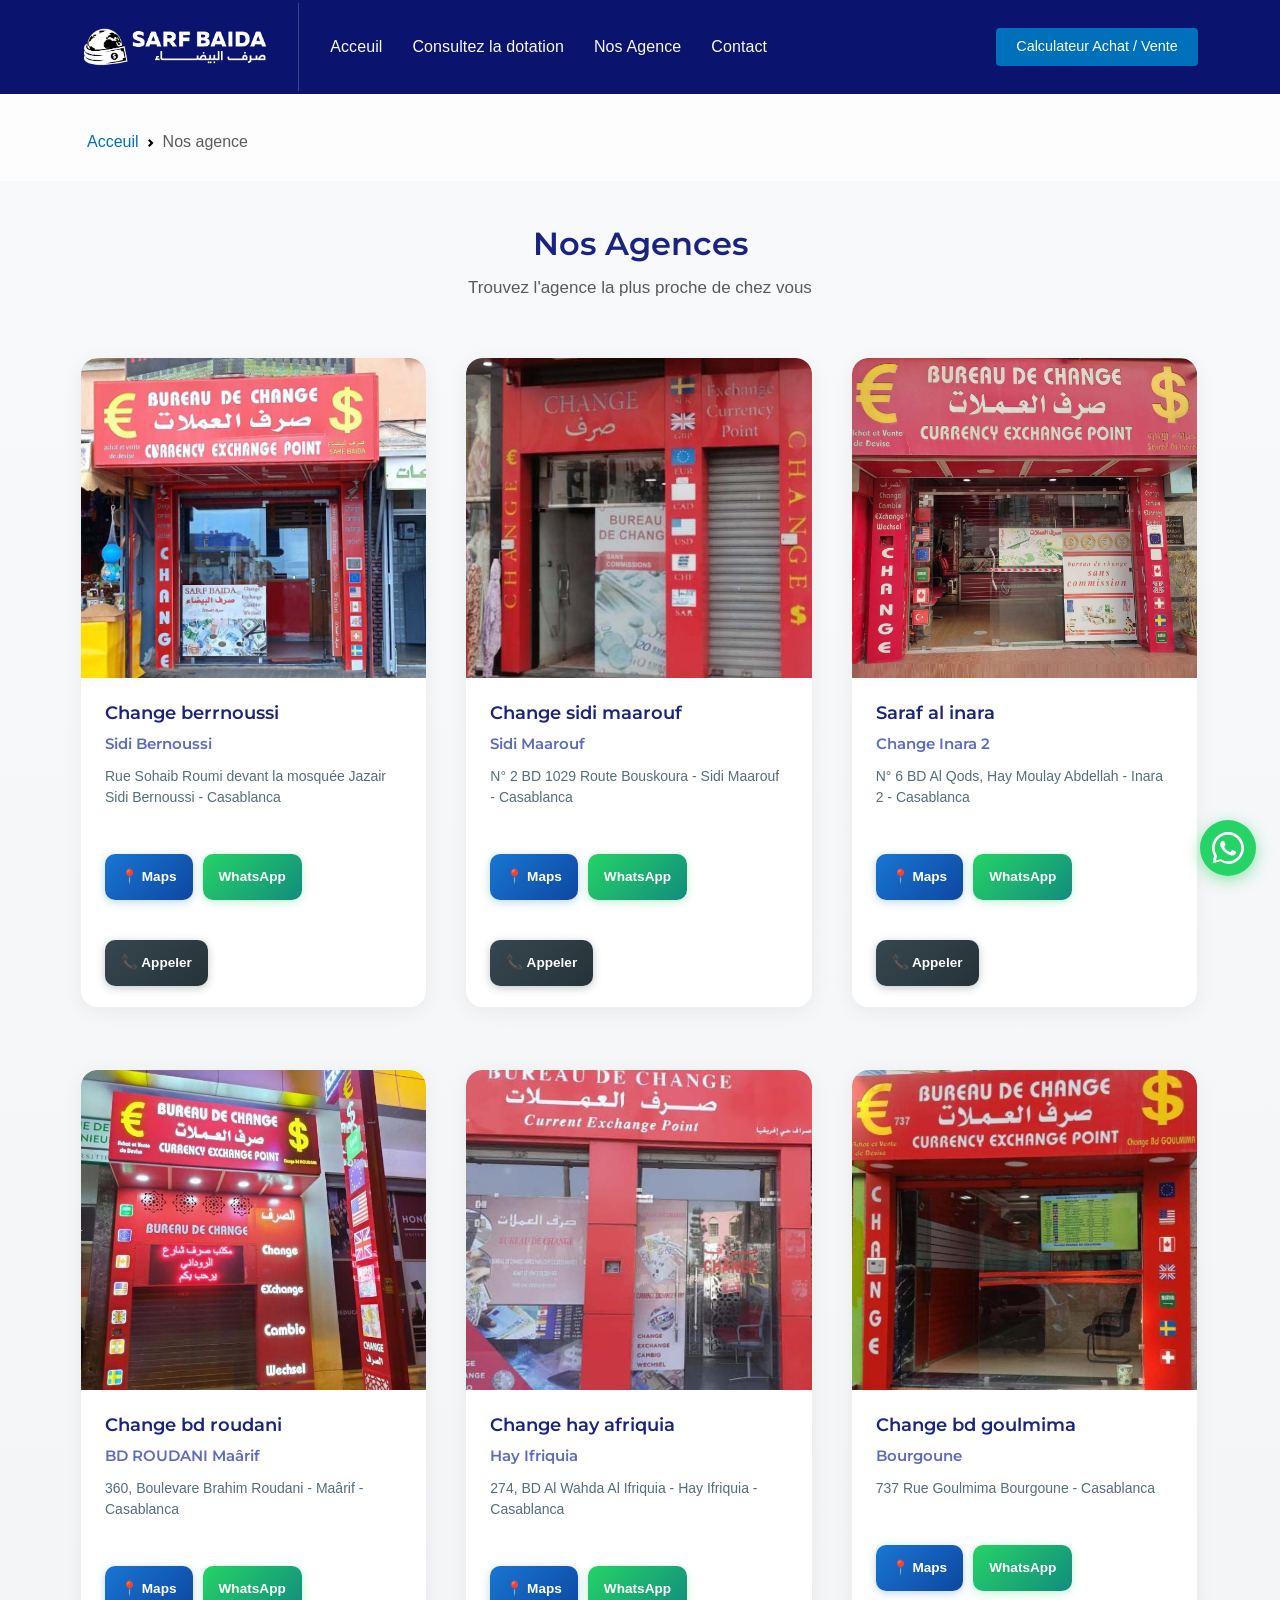
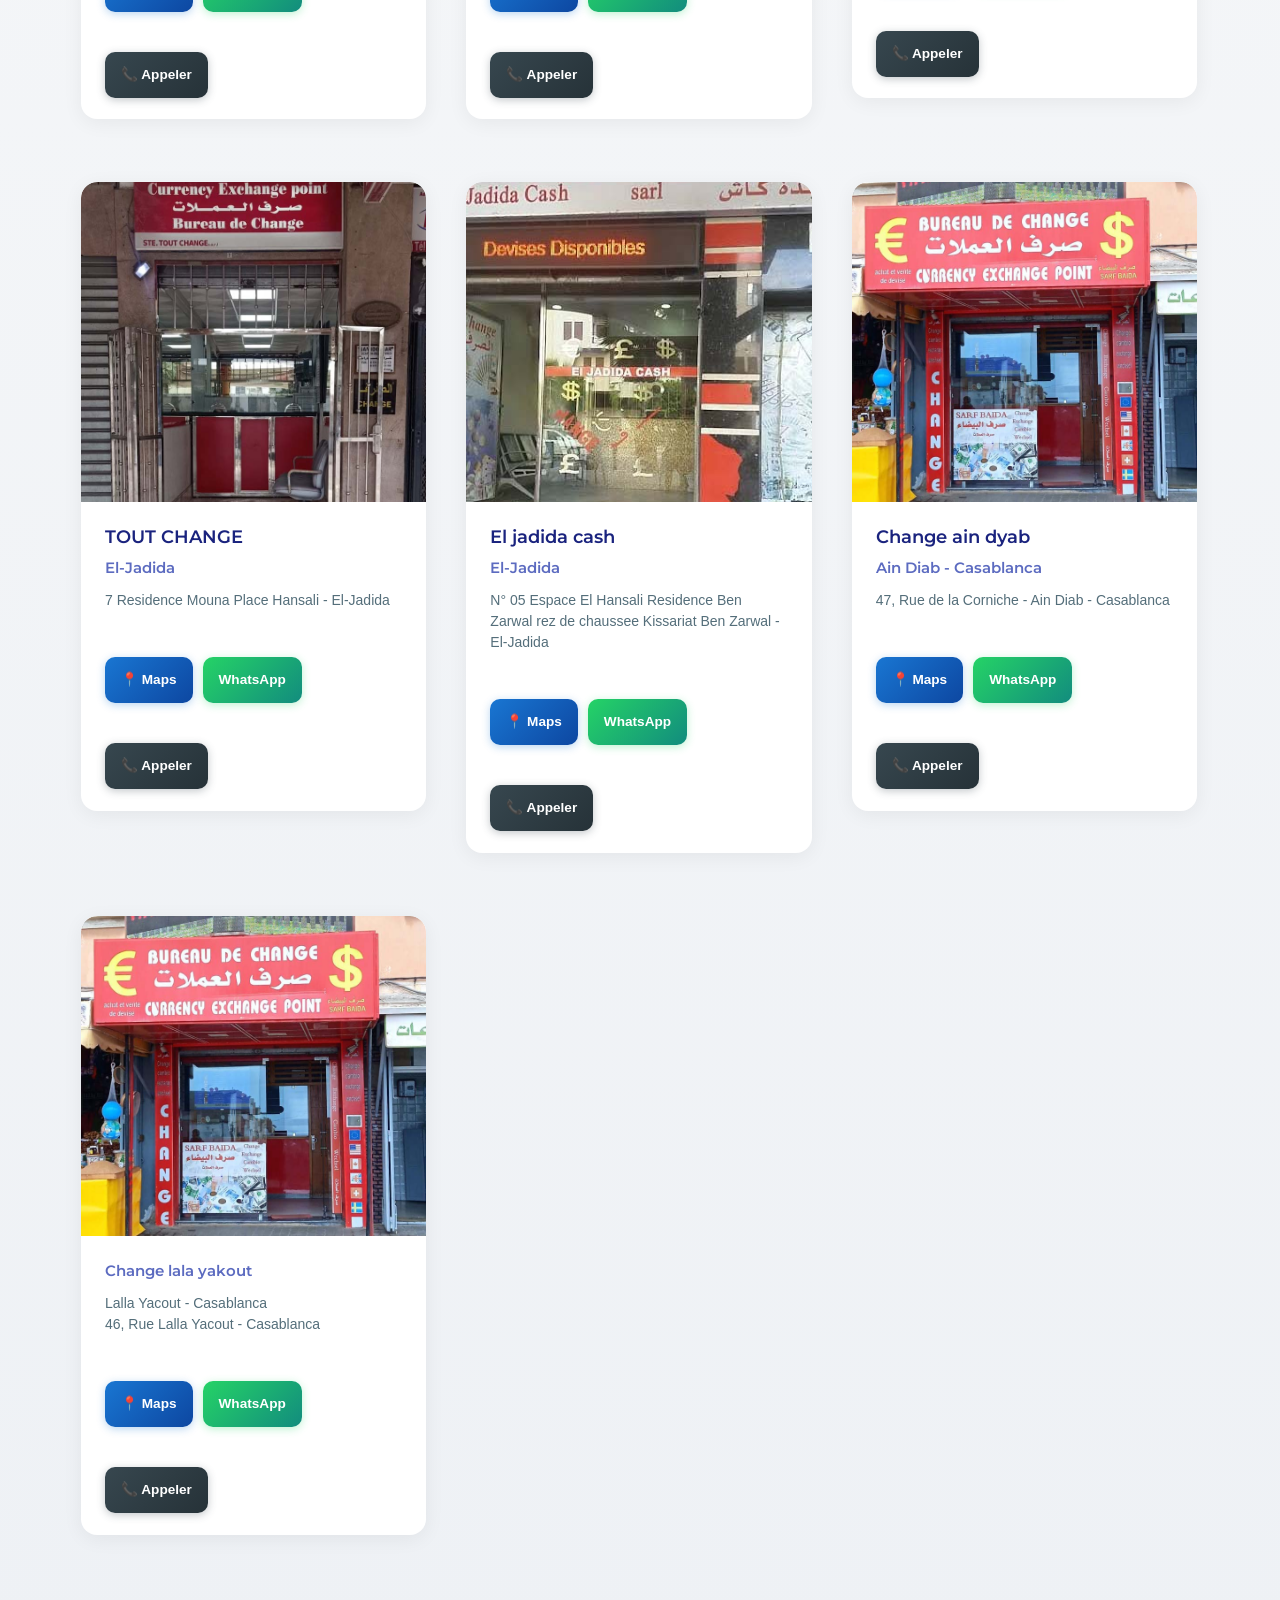
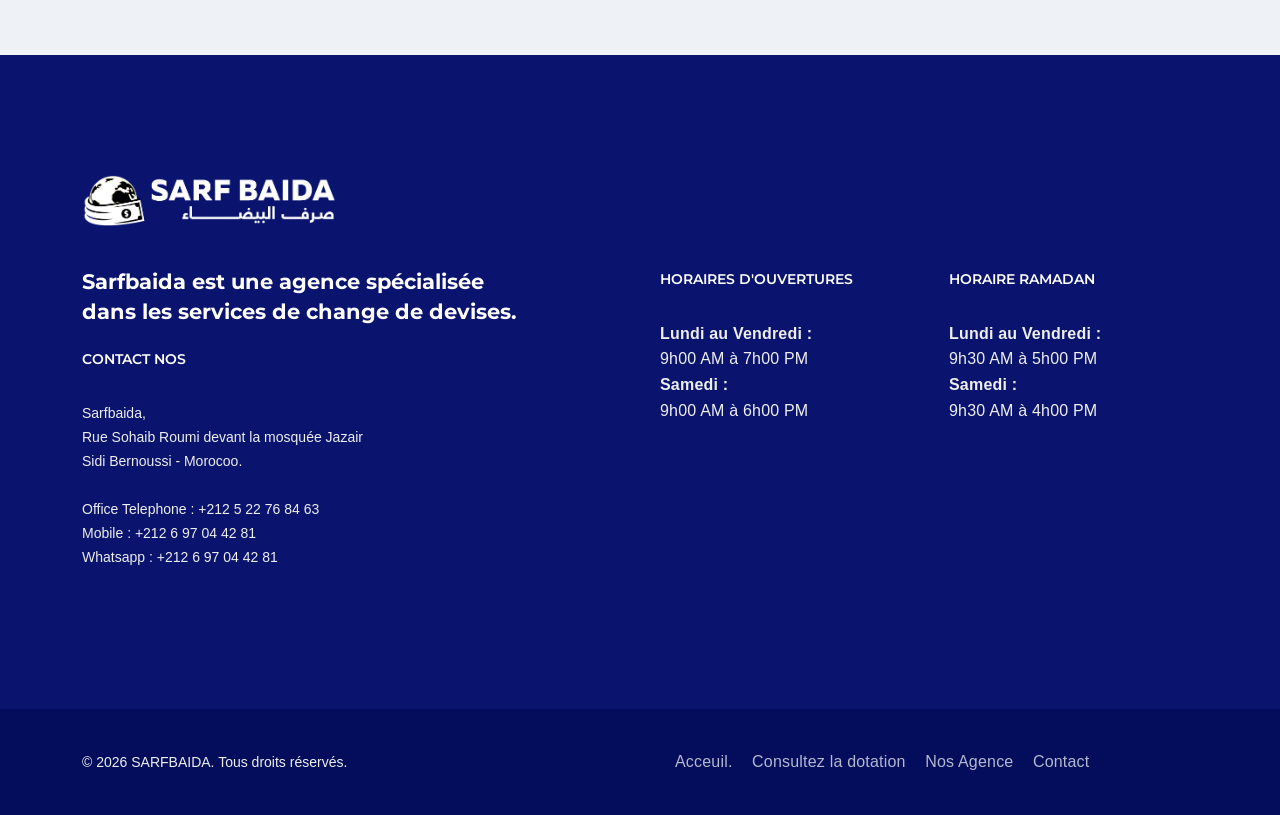
==== commit ad23777a: "main-v1" ====
--- a/agence.html
+++ b/agence.html
@@ -87,7 +87,7 @@
                         <div class="feature">
                             <img class="img-fluid" alt="" src="./static/assets/images/template/SARF_BAIDA.jpg">
                             <div class="feature-details allpadding-sm">
-                                <h2 class="h4 tt-bold-6">SARFBAIDA</h2>
+                                <h2 class="h4 tt-bold-6">Change berrnoussi</h2>
                                 <h4 class="h3">Sidi Bernoussi</h4>
                                 <p>Rue Sohaib Roumi devant la mosquée Jazair Sidi Bernoussi - Casablanca</p>
                                 <div class="agence-contact-links">
@@ -106,7 +106,7 @@
                         <div class="feature">
                             <img class="img-fluid" alt="" src="./static/assets/images/template/SIDI_MAAROUF.jpg">
                             <div class="feature-details allpadding-sm">
-                                <h2 class="h4 tt-bold-6">Sidi Maarouf</h2>
+                                <h2 class="h4 tt-bold-6">Change sidi maarouf</h2>
                                 <h4 class="h3">Sidi Maarouf</h4>
                                 <p>N° 2 BD 1029 Route Bouskoura - Sidi Maarouf - Casablanca</p>
                                 <div class="agence-contact-links">
@@ -125,7 +125,7 @@
                         <div class="feature">
                             <img class="img-fluid" alt="" src="./static/assets/images/template/INARA.jpg">
                             <div class="feature-details allpadding-sm">
-                                <h2 class="h4 tt-bold-6">Saraf Al-inara</h2>
+                                <h2 class="h4 tt-bold-6">Saraf al inara</h2>
                                 <h4 class="h3">Change Inara 2</h4>
                                 <p>N° 6 BD Al Qods, Hay Moulay Abdellah - Inara 2 - Casablanca</p>
                                 <div class="agence-contact-links">
@@ -144,7 +144,7 @@
                         <div class="feature">
                             <img class="img-fluid" alt="" src="./static/assets/images/template/ROUDANI.jpg">
                             <div class="feature-details allpadding-sm">
-                                <h2 class="h4 tt-bold-6">CHANGE ROUDANI</h2>
+                                <h2 class="h4 tt-bold-6">Change bd roudani</h2>
                                 <h4 class="h3">BD ROUDANI Maârif</h4>
                                 <p>360, Boulevare Brahim Roudani - Maârif - Casablanca</p>
                                 <div class="agence-contact-links">
@@ -163,7 +163,7 @@
                         <div class="feature">
                             <img class="img-fluid" alt="" src="./static/assets/images/template/IFRIQUIA.jpg">
                             <div class="feature-details allpadding-sm">
-                                <h2 class="h4 tt-bold-6">IFRIQUIA CHANGE</h2>
+                                <h2 class="h4 tt-bold-6">Change hay afriquia</h2>
                                 <h4 class="h3">Hay Ifriquia</h4>
                                 <p>274, BD Al Wahda Al Ifriquia - Hay Ifriquia - Casablanca</p>
                                 <div class="agence-contact-links">
@@ -183,7 +183,7 @@
                         <div class="feature">
                             <img class="img-fluid" alt="" src="./static/assets/images/template/GOULMIMA.jpg">
                             <div class="feature-details allpadding-sm">
-                                <h2 class="h4 tt-bold-6">CHANGE GOULMIMA</h2>
+                                <h2 class="h4 tt-bold-6">Change bd goulmima</h2>
                                 <h4 class="h3">Bourgoune</h4>
                                 <p>737 Rue Goulmima Bourgoune - Casablanca</p>
                                 <div class="agence-contact-links">
@@ -223,7 +223,7 @@
                         <div class="feature">
                             <img class="img-fluid" alt="" src="./static/assets/images/template/ELJADIDA_CASH.jpg">
                             <div class="feature-details allpadding-sm">
-                                <h2 class="h4 tt-bold-6">El JADIDA CASH</h2>
+                                <h2 class="h4 tt-bold-6">El jadida cash</h2>
                                 <h4 class="h3">El-Jadida</h4>
                                 <p>N° 05 Espace El Hansali Residence Ben Zarwal rez de chaussee Kissariat Ben Zarwal -
                                     El-Jadida</p>
@@ -245,7 +245,7 @@
                         <div class="feature">
                             <img class="img-fluid" alt="Agence" src="./static/assets/images/template/SARF_BAIDA.jpg">
                             <div class="feature-details allpadding-sm">
-                                <h2 class="h4 tt-bold-6">Saraf Ain Diab</h2>
+                                <h2 class="h4 tt-bold-6">Change ain dyab</h2>
                                 <h4 class="h3">Ain Diab - Casablanca</h4>
                                 <p>47, Rue de la Corniche - Ain Diab - Casablanca</p>
                                 <div class="agence-contact-links">
@@ -265,7 +265,7 @@
                         <div class="feature">
                             <img class="img-fluid" alt="Agence" src="./static/assets/images/template/SARF_BAIDA.jpg">
                             <div class="feature-details allpadding-sm">
-                                <h4 class="h3">Saraf - Lalla Yacout</h4>
+                                <h4 class="h3">Change lala yakout</h4>
                                 <p>Lalla Yacout - Casablanca</p>
                                 <p>46, Rue Lalla Yacout - Casablanca</p>
                                 <div class="agence-contact-links">
--- a/static/assets/css/sarfbaida-custom.css
+++ b/static/assets/css/sarfbaida-custom.css
@@ -31,16 +31,57 @@
     float: none !important;
     display: flex;
     flex-direction: column;
-}
-
-/* Image complète - tban kamla fi responsive (sans crop) */
+    width: 100%;
+}
+
+#blog .feature > img.img-fluid {
+    flex: 0 0 auto;
+    box-sizing: border-box;
+}
+
+/* Image agence - 100% full, ma tbanch seghira */
+#blog .features-left.border-dark-l {
+    display: flex;
+    flex-direction: column;
+}
+
 #blog .feature img.img-fluid {
+    width: 100% !important;
+    min-width: 100% !important;
+    max-width: 100% !important;
+    height: auto !important;
+    display: block;
+    object-fit: cover;
+    object-position: center;
+    aspect-ratio: 1 / 1;
+    background: #f0f0f0;
     border-radius: 16px 16px 0 0;
-    width: 100%;
-    height: auto;
-    display: block;
-    object-fit: contain;
-    background: #fff;
+}
+
+/* Desktop: image kbira 100% */
+@media (min-width: 992px) {
+    #blog .feature img.img-fluid {
+        aspect-ratio: 16 / 10;
+        min-height: 320px;
+    }
+}
+
+/* Tablette */
+@media (min-width: 768px) and (max-width: 991px) {
+    #blog .feature img.img-fluid {
+        aspect-ratio: 1 / 1;
+        min-height: 300px;
+    }
+}
+
+/* Mobile: 100% width w hauteur mremda */
+@media (max-width: 767px) {
+    #blog .feature img.img-fluid {
+        width: 100% !important;
+        min-width: 100% !important;
+        aspect-ratio: 1 / 1;
+        min-height: 280px;
+    }
 }
 
 #blog .feature .feature-details.allpadding-sm {
@@ -156,16 +197,10 @@
     height: 32px;
 }
 
-/* Responsive - Image kamla + design adapté */
+/* Responsive - cartes et boutons */
 @media (max-width: 768px) {
     #blog .col-md-4 {
         margin-bottom: 1.5rem;
-    }
-    
-    #blog .feature img.img-fluid {
-        width: 100%;
-        height: auto;
-        object-fit: contain;
     }
     
     #blog .feature .feature-details.allpadding-sm {
@@ -185,12 +220,6 @@
 }
 
 @media (max-width: 576px) {
-    #blog .feature img.img-fluid {
-        width: 100%;
-        height: auto;
-        object-fit: contain;
-    }
-    
     .agence-contact-links {
         flex-direction: column;
     }
